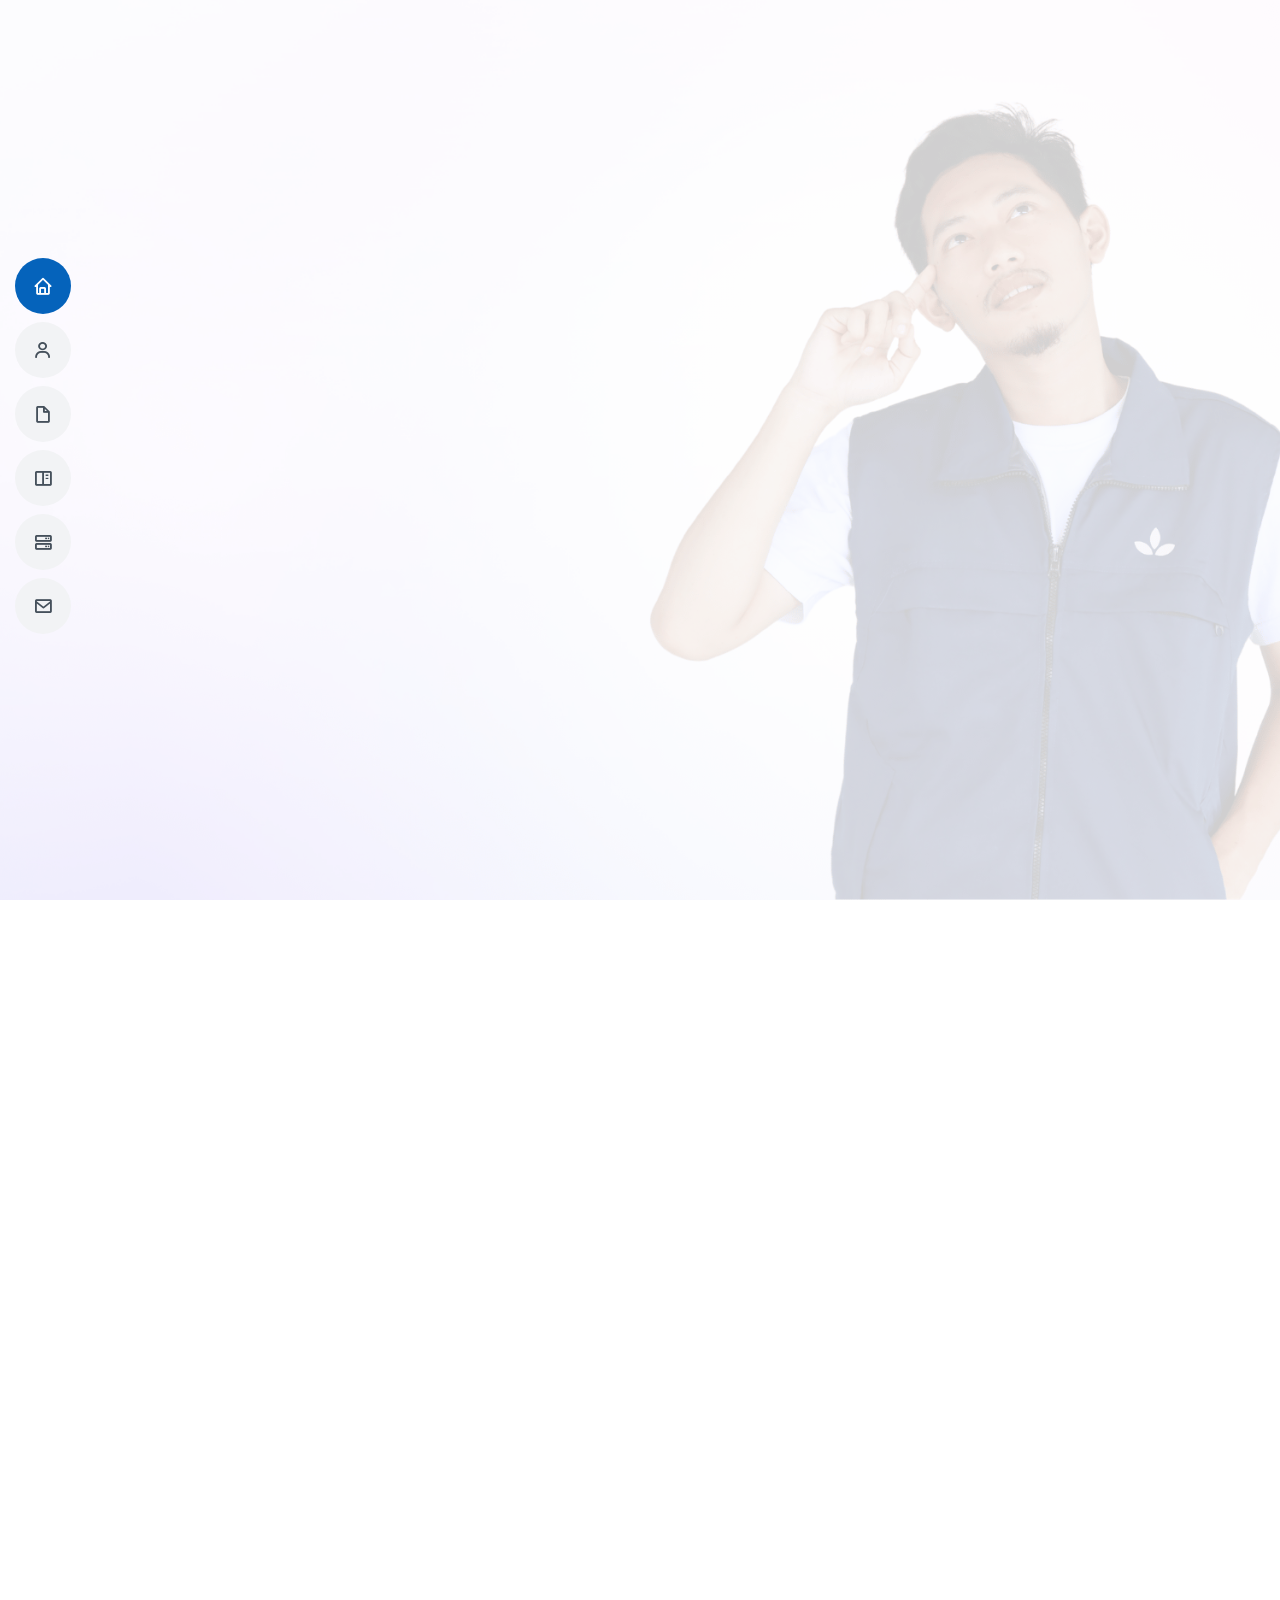
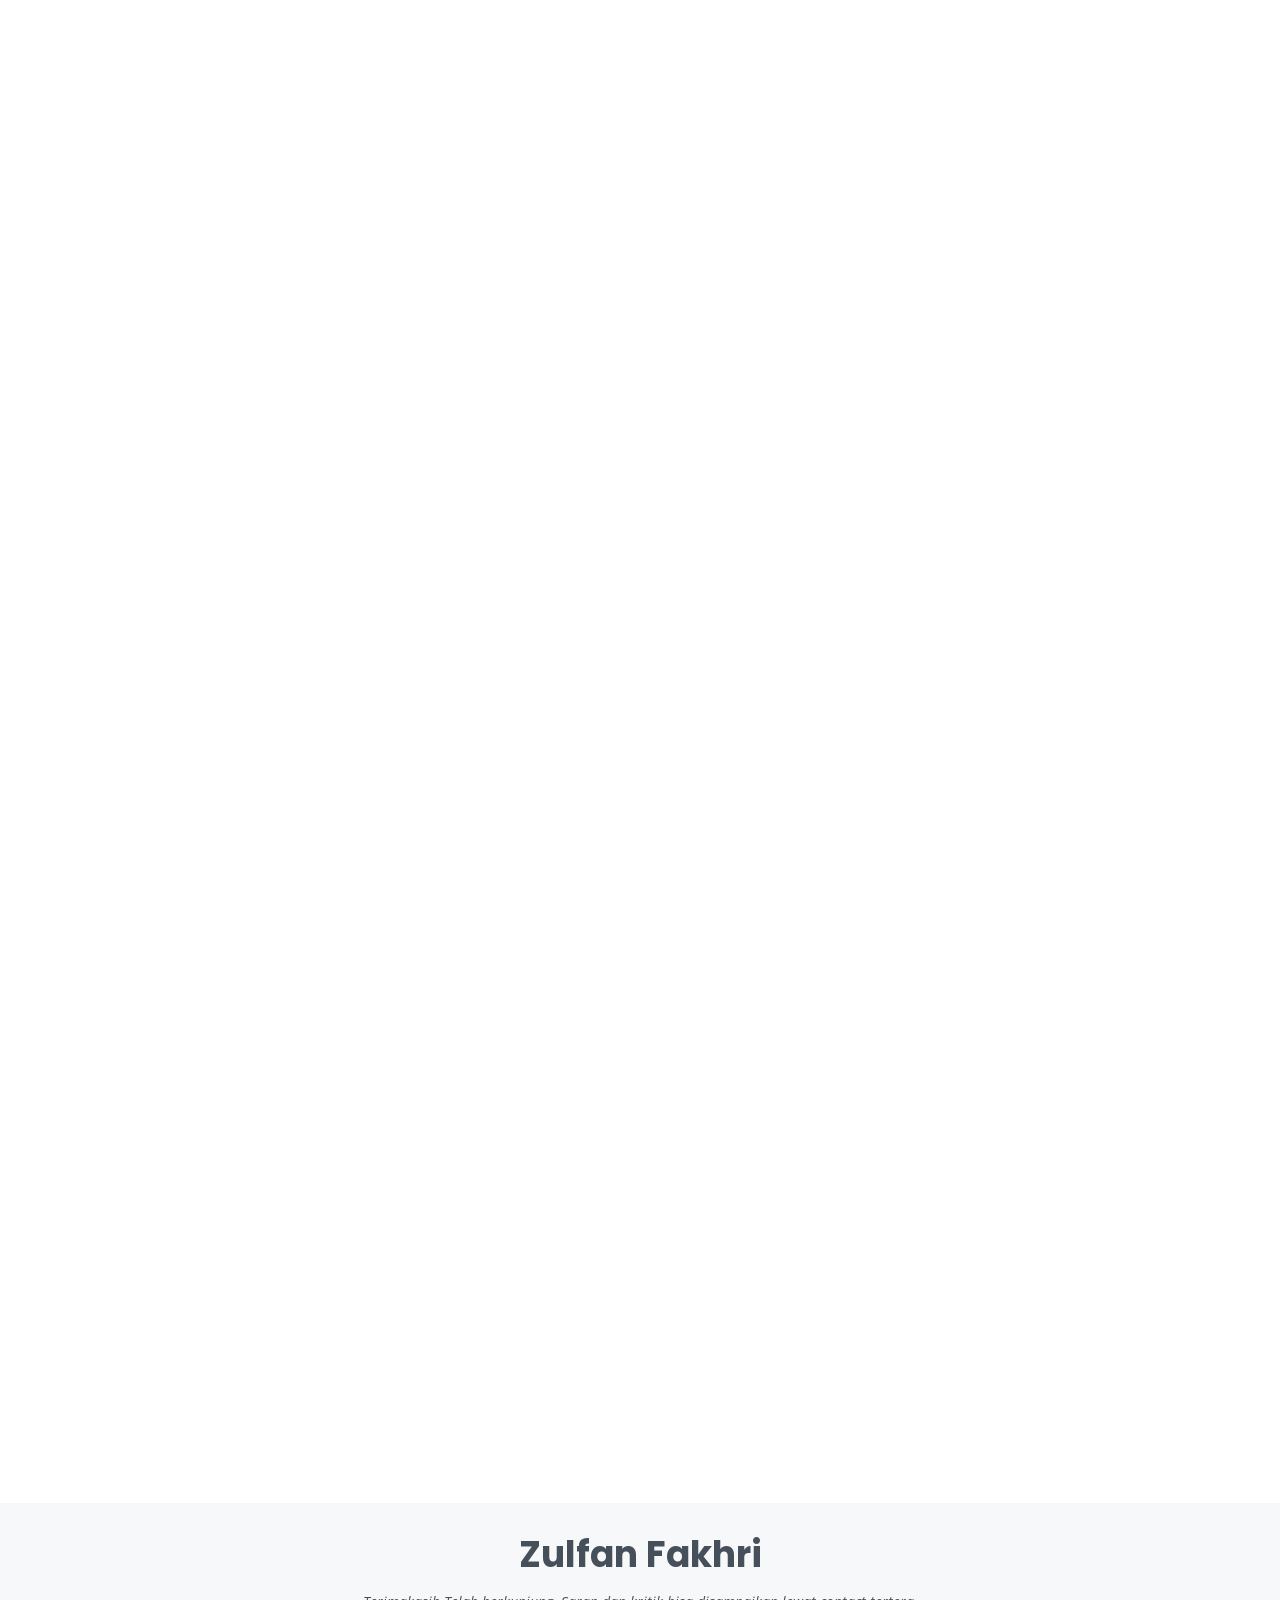
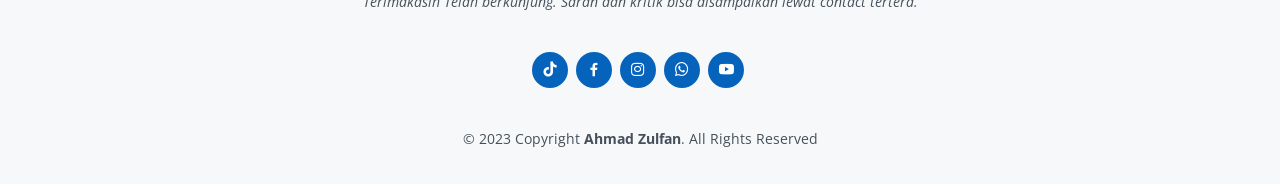
==== index.html @ d503bb9a "Update index.html" ====
<!DOCTYPE html>
<html lang="en">

<head>
  <meta charset="utf-8">
  <meta content="width=device-width, initial-scale=1.0" name="viewport">

  <title>Portofolio - Zulfan</title>
  <meta content="" name="description">
  <meta content="" name="keywords">

  <!-- Favicons -->
  <link rel ="shortcut icon" type="x-icon" href="assets/img/icon.svg"

  <!-- Google Fonts -->
  <link href="https://fonts.googleapis.com/css?family=Open+Sans:300,300i,400,400i,600,600i,700,700i|Raleway:300,300i,400,400i,500,500i,600,600i,700,700i|Poppins:300,300i,400,400i,500,500i,600,600i,700,700i" rel="stylesheet">

  <!-- Vendor CSS Files -->
  <link href="assets/vendor/aos/aos.css" rel="stylesheet">
  <link href="assets/vendor/bootstrap/css/bootstrap.min.css" rel="stylesheet">
  <link href="assets/vendor/bootstrap-icons/bootstrap-icons.css" rel="stylesheet">
  <link href="assets/vendor/boxicons/css/boxicons.min.css" rel="stylesheet">
  <link href="assets/vendor/glightbox/css/glightbox.min.css" rel="stylesheet">
  <link href="assets/vendor/swiper/swiper-bundle.min.css" rel="stylesheet">

  <!-- Template Main CSS File -->
  <link href="assets/css/style.css" rel="stylesheet">


</head>

<body>

  <!-- ======= Mobile nav toggle button ======= -->
  <!-- <button type="button" class="mobile-nav-toggle d-xl-none"><i class="bi bi-list mobile-nav-toggle"></i></button> -->
  <i class="bi bi-list mobile-nav-toggle d-lg-none"></i>
  <!-- ======= Header ======= -->
  <header id="header" class="d-flex flex-column justify-content-center">

    <nav id="navbar" class="navbar nav-menu">
      <ul>
        <li><a href="#hero" class="nav-link scrollto active"><i class="bx bx-home"></i> <span>Home</span></a></li>
        <li><a href="#about" class="nav-link scrollto"><i class="bx bx-user"></i> <span>About</span></a></li>
        <li><a href="#resume" class="nav-link scrollto"><i class="bx bx-file-blank"></i> <span>Resume</span></a></li>
        <li><a href="#portfolio" class="nav-link scrollto"><i class="bx bx-book-content"></i> <span>Portfolio</span></a></li>
        <li><a href="#services" class="nav-link scrollto"><i class="bx bx-server"></i> <span>Services</span></a></li>
        <li><a href="#contact" class="nav-link scrollto"><i class="bx bx-envelope"></i> <span>Contact</span></a></li>
      </ul>
    </nav><!-- .nav-menu -->

  </header><!-- End Header -->

<!-- ======= Hero Section ======= -->
<section id="hero" class="d-flex flex-column justify-content-center">
  <div class="container" data-aos="zoom-in" data-aos-delay="100">
    <h1>Zulfan Fakhri</h1>
    <p>I'm <span class="typed" data-typed-items="Designer, Photographer, Develover, Freelancer"></span></p>

    <div class="social-links">
      <a href="https://www.behance.net/zulfanfakhri" class="twitter" target="_blank"><i class="bx bxl-behance"></i></a>
      <a href="https://web.facebook.com/zulfanzufa" class="facebook" target="_blank"><i class="bx bxl-facebook"></i></a>
      <a href="https://www.instagram.com/zulfanfakhri/" class="instagram" target="_blank"><i class="bx bxl-instagram"></i></a>
      <a href="https://github.com/zulfa35k" class="google-plus" target="_blank"><i class="bx bxl-github"></i></a>
      <a href="https://linkedin.com/in/zulfanfakhri" class="linkedin" target="_blank"><i class="bx bxl-linkedin"></i></a>
    </div>

    <!-- Tombol Download CV -->
 <a href="CV ATS AHMAD ZULFAN.pdf" download="CV ATS AHMAD ZULFAN.pdf" class="btn btn-primary rounded-pill px-4 py-2" download>Download CV</a>
  </div>
</section><!-- End Hero -->

  <main id="main">

    <!-- ======= About Section ======= -->
    <section id="about" class="about">
      <div class="container" data-aos="fade-up">

        <div class="section-title">
          <h2>About</h2>
          <!-- <p>Hi! I'm a Communication Studies graduate with a 3.84 GPA and experience in graphic design, content creation, photography, videography, and event management. I enjoy creating engaging visual content, collaborating with teams, and turning creative ideas into meaningful digital experiences. My interests include Creative, Branding, Digital Marketing, and Content Production.</p> -->
        </div>
        <div class="row">
          <div class="col-lg-4">
            <img src="assets/img/profile.png" class="img-fluid" alt="">
          </div>
          <div class="col-lg-8 pt-4 pt-lg-0 content">
            <h3>UI/UX Designer &amp; Web Developer.</h3>
            <p class="fst-italic">
              I’m a Communication Studies graduate with a passion for visual communication and creative work. My experience spans graphic design, content creation, photography, videography, and event production, with a focus on creating visuals that communicate ideas clearly and effectively.
            <div class="row">
              <div class="col-lg-6">
                <ul>
                  <li><i class="bi bi-chevron-right"></i> <strong>Role:</strong> <span>Graphic Designer & Creative</span></li>
                  <li><i class="bi bi-chevron-right"></i> <strong>Focus:</strong> <span>Social Media · Content · Event Visual</span></li>
                  <li><i class="bi bi-chevron-right"></i> <strong>Experience:</strong> <span>5+ Years</span></li>
                  <!-- <li><i class="bi bi-chevron-right"></i> <strong>Tools:</strong> <span>Adobe Creative Suite · CorelDraw · Affinity · Capcut </span></li> -->
                </ul>
              </div>
              <div class="col-lg-6">
                <ul>
                  <li><i class="bi bi-chevron-right"></i> <strong>Tools:</strong> <span>Adobe Creative Suite · etc </span></li>
                  <li><i class="bi bi-chevron-right"></i> <strong>Work Style:</strong> <span>Collaborative · Remote</span></li>
                  <li><i class="bi bi-chevron-right"></i> <strong>Based in:</strong> <span>Indonesia</span></li>
                  <!-- <li><i class="bi bi-chevron-right"></i> <strong>Freelance:</strong> <span>Available</span></li> -->
                </ul>
              </div>
            </div>
            <p>
                I enjoy turning ideas into engaging visual experiences, from developing creative concepts and visual identities to producing content for digital platforms and events. I’m also experienced in working with creative and marketing teams to deliver visual solutions that support communication goals.            </p>
          </div>
        </div>

      </div>
    </section><!-- End About Section -->

    <!-- ======= Facts Section ======= -->
    <section id="facts" class="facts">
      <div class="container" data-aos="fade-up">

        <div class="section-title">
          <h2>Facts</h2>
          <p>I designed prototypes, built custom tooling for designers, and engineered web and native applications across various platforms. Most of my work has launched as interactive web experiences on bftx.com.</p>
        </div>

        <div class="row">

          <div class="col-lg-3 col-md-6">
            <div class="count-box">
              <i class="bi bi-emoji-smile"></i>
              <span data-purecounter-start="0" data-purecounter-end="232" data-purecounter-duration="1" class="purecounter"></span>
              <p>Happy Clients</p>
            </div>
          </div>

          <div class="col-lg-3 col-md-6 mt-5 mt-md-0">
            <div class="count-box">
              <i class="bi bi-journal-richtext"></i>
              <span data-purecounter-start="0" data-purecounter-end="521" data-purecounter-duration="1" class="purecounter"></span>
              <p>Projects</p>
            </div>
          </div>

          <div class="col-lg-3 col-md-6 mt-5 mt-lg-0">
            <div class="count-box">
              <i class="bi bi-headset"></i>
              <span data-purecounter-start="0" data-purecounter-end="1463" data-purecounter-duration="1" class="purecounter"></span>
              <p>Hours Of Support</p>
            </div>
          </div>

          <div class="col-lg-3 col-md-6 mt-5 mt-lg-0">
            <div class="count-box">
              <i class="bi bi-award"></i>
              <span data-purecounter-start="0" data-purecounter-end="25" data-purecounter-duration="1" class="purecounter"></span>
              <p>Awards</p>
            </div>
          </div>

        </div>

      </div>
    </section><!-- End Facts Section -->

    <!-- ======= Skills Section ======= -->
    <section id="skills" class="skills section-bg">
      <div class="container" data-aos="fade-up">

        <div class="section-title">
          <h2>Skills</h2>
          <p>A skill is the learned ability to perform an action with determined results with good execution often within a given amount of time, energy, or both. Skills can often be divided into domain-general and domain-specific skills.</p>
        </div>

        <div class="row skills-content">

          <div class="col-lg-6">

            <div class="progress">
              <span class="skill">HTML <i class="val">88%</i></span>
              <div class="progress-bar-wrap">
                <div class="progress-bar" role="progressbar" aria-valuenow="88" aria-valuemin="0" aria-valuemax="100"></div>
              </div>
            </div>

            <div class="progress">
              <span class="skill">CSS <i class="val">90%</i></span>
              <div class="progress-bar-wrap">
                <div class="progress-bar" role="progressbar" aria-valuenow="90" aria-valuemin="0" aria-valuemax="100"></div>
              </div>
            </div>

            <div class="progress">
              <span class="skill">JavaScript <i class="val">75%</i></span>
              <div class="progress-bar-wrap">
                <div class="progress-bar" role="progressbar" aria-valuenow="75" aria-valuemin="0" aria-valuemax="100"></div>
              </div>
            </div>
            
            <div class="progress">
              <span class="skill">CorelDraw <i class="val">94%</i></span>
              <div class="progress-bar-wrap">
                <div class="progress-bar" role="progressbar" aria-valuenow="94" aria-valuemin="0" aria-valuemax="100"></div>
              </div>
            </div>
            
          </div>

          <div class="col-lg-6">

            <div class="progress">
              <span class="skill">PHP <i class="val">80%</i></span>
              <div class="progress-bar-wrap">
                <div class="progress-bar" role="progressbar" aria-valuenow="80" aria-valuemin="0" aria-valuemax="100"></div>
              </div>
            </div>

            <div class="progress">
              <span class="skill">Figma <i class="val">90%</i></span>
              <div class="progress-bar-wrap">
                <div class="progress-bar" role="progressbar" aria-valuenow="90" aria-valuemin="0" aria-valuemax="100"></div>
              </div>
            </div>

            <div class="progress">
              <span class="skill">Photoshop <i class="val">55%</i></span>
              <div class="progress-bar-wrap">
                <div class="progress-bar" role="progressbar" aria-valuenow="55" aria-valuemin="0" aria-valuemax="100"></div>
              </div>
            </div>
            
            <div class="progress">
              <span class="skill">After effect <i class="val">40%</i></span>
              <div class="progress-bar-wrap">
                <div class="progress-bar" role="progressbar" aria-valuenow="40" aria-valuemin="0" aria-valuemax="100"></div>
              </div>
            </div>

          </div>

        </div>

      </div>
    </section><!-- End Skills Section -->

    <!-- ======= Resume Section ======= -->
    <section id="resume" class="resume">
      <div class="container" data-aos="fade-up">

        <div class="section-title">
          <h2>Resume</h2>
          <p>A resume is a formal document that a job applicant creates to itemize their qualifications for a position. A resume is usually accompanied by a customized cover letter in which the applicant expresses an interest in a specific job or company and draws attention to the most relevant specifics on the resume.</p>
        </div>

        <div class="row">
          <div class="col-lg-6">
            <h3 class="resume-title">Summary</h3>
            <div class="resume-item pb-0">
              <h4>BLK Komunitas</h4>
              <p><em>BLK Komunitas is a vocational training unit in a community in non-government religious education institutions which includes Islamic boarding schools, seminaries, dhammasekha, pasramans, and other non-governmental religious institutions, as well as trade unions/labor unions (SP/SB) communities spread throughout the country. Indonesian territory.</em></p>
              <ul>
                <li>Ponpes Karangasem Paciran</li>
                <li>(62) 456-7891</li>
                <li><a href="https://pelatihan.kemnaker.go.id" target=blank >pelatihan.kemnaker.go.id</a></li>
              </ul>
            </div>

            <h3 class="resume-title">Education</h3>
            <div class="resume-item">
              <h4>Master of Fine Arts &amp; Graphic Design</h4>
              <h5>2015 - 2016</h5>
              <p><em>The Islamic State University of Malang</em></p>
              <p>The Biology Study Program has an A-accredited status based on the Decree of the National Accreditation Board for Higher Education, Ministry of National Education of the Republic of Indonesia.</p>
            </div>
            <div class="resume-item">
              <h4>Bachelor of Arabic Language and Letters</h4>
               <!--<h4>Bachelor of Fine Arts &amp; Graphic Design</h4>*/-->
              <h5>2020 - Present</h5>
              <p><em>The Islamic State University of Malang</em></p>
              <p>The realization of an integrative higher education in combining science and Islam with an international reputation.</p>
            </div>
          </div>
          <div class="col-lg-6">
            <h3 class="resume-title">Professional Experience</h3>
            <div class="resume-item">
              <h4>Junior graphic design specialist</h4>
              <h5>2019 - Present</h5>
              <p><em>BFTX Office, Slempit, PXC </em></p>
              <ul>
                <li>Lead in the design, development, and implementation of the graphic, layout, and production communication materials</li>
                <li>Delegate tasks to the 7 members of the design team and provide counsel on all aspects of the project. </li>
                <li>Supervise the assessment of all graphic materials in order to ensure quality and accuracy of the design</li>
                <li>Oversee the efficient use of production project budgets ranging from $2,000 - $25,000</li>
              </ul>
            </div>
            <div class="resume-item">
              <h4>Social Media Analyst</h4>
              <h5>2017 - Present</h5>
              <p><em>OOT Office, Slempit, PXC</em></p>
              <ul>
                <li>Developed numerous marketing programs (logos, brochures,infographics, presentations, and advertisements).</li>
                <li>Managed up to 5 projects or tasks at a given time while under pressure</li>
                <li>Recommended and consulted with clients on the most appropriate graphic design</li>
                <li>Created 4+ design presentations and proposals a month for clients and account managers</li>
              </ul>
            </div>
          </div>
        </div>

      </div>
    </section><!-- End Resume Section -->

    <!-- ======= Portfolio Section ======= -->
    <section id="portfolio" class="portfolio section-bg">
      <div class="container" data-aos="fade-up">

        <div class="section-title">
          <h2>Portfolio</h2>
          <p>A portfolio is a collection of financial investments like stocks, bonds, commodities, cash, and cash equivalents, including closed-end funds and exchange traded funds (ETFs). People generally believe that stocks, bonds, and cash comprise the core of a portfolio.</p>
        </div>

        <div class="row">
          <div class="col-lg-12 d-flex justify-content-center" data-aos="fade-up" data-aos-delay="100">
            <ul id="portfolio-flters">
              <li data-filter="*" class="filter-active">All</li>
              <li data-filter=".filter-app">App</li>
              <li data-filter=".filter-card">Card</li>
              <li data-filter=".filter-web">Web</li>
            </ul>
          </div>
        </div>

        <div class="row portfolio-container" data-aos="fade-up" data-aos-delay="200">

          <div class="col-lg-4 col-md-6 portfolio-item filter-app">
            <div class="portfolio-wrap">
              <img src="assets/img/portfolio/portfolio-1.jpg" class="img-fluid" alt="">
              <div class="portfolio-info">
                <h4>App 1</h4>
                <p>App</p>
                <div class="portfolio-links">
                  <a href="assets/img/portfolio/portfolio-1.jpg" data-gallery="portfolioGallery" class="portfolio-lightbox" title="App 1"><i class="bx bx-plus"></i></a>
                  <a href="portfolio-details.html" class="portfolio-details-lightbox" data-glightbox="type: external" title="Portfolio Details"><i class="bx bx-link"></i></a>
                </div>
              </div>
            </div>
          </div>

          <div class="col-lg-4 col-md-6 portfolio-item filter-web">
            <div class="portfolio-wrap">
              <img src="assets/img/portfolio/portfolio-2.jpg" class="img-fluid" alt="">
              <div class="portfolio-info">
                <h4>Web 3</h4>
                <p>Web</p>
                <div class="portfolio-links">
                  <a href="assets/img/portfolio/portfolio-2.jpg" data-gallery="portfolioGallery" class="portfolio-lightbox" title="Web 3"><i class="bx bx-plus"></i></a>
                  <a href="portfolio-details.html" class="portfolio-details-lightbox" data-glightbox="type: external" title="Portfolio Details"><i class="bx bx-link"></i></a>
                </div>
              </div>
            </div>
          </div>

          <div class="col-lg-4 col-md-6 portfolio-item filter-app">
            <div class="portfolio-wrap">
              <img src="assets/img/portfolio/portfolio-3.jpg" class="img-fluid" alt="">
              <div class="portfolio-info">
                <h4>App 2</h4>
                <p>App</p>
                <div class="portfolio-links">
                  <a href="assets/img/portfolio/portfolio-3.jpg" data-gallery="portfolioGallery" class="portfolio-lightbox" title="App 2"><i class="bx bx-plus"></i></a>
                  <a href="portfolio-details.html" class="portfolio-details-lightbox" data-glightbox="type: external" title="Portfolio Details"><i class="bx bx-link"></i></a>
                </div>
              </div>
            </div>
          </div>

          <div class="col-lg-4 col-md-6 portfolio-item filter-card">
            <div class="portfolio-wrap">
              <img src="assets/img/portfolio/portfolio-4.jpg" class="img-fluid" alt="">
              <div class="portfolio-info">
                <h4>Card 2</h4>
                <p>Card</p>
                <div class="portfolio-links">
                  <a href="assets/img/portfolio/portfolio-4.jpg" data-gallery="portfolioGallery" class="portfolio-lightbox" title="Card 2"><i class="bx bx-plus"></i></a>
                  <a href="portfolio-details.html" class="portfolio-details-lightbox" data-glightbox="type: external" title="Portfolio Details"><i class="bx bx-link"></i></a>
                </div>
              </div>
            </div>
          </div>

          <div class="col-lg-4 col-md-6 portfolio-item filter-web">
            <div class="portfolio-wrap">
              <img src="assets/img/portfolio/portfolio-5.jpg" class="img-fluid" alt="">
              <div class="portfolio-info">
                <h4>Web 2</h4>
                <p>Web</p>
                <div class="portfolio-links">
                  <a href="assets/img/portfolio/portfolio-5.jpg" data-gallery="portfolioGallery" class="portfolio-lightbox" title="Web 2"><i class="bx bx-plus"></i></a>
                  <a href="portfolio-details.html" class="portfolio-details-lightbox" data-glightbox="type: external" title="Portfolio Details"><i class="bx bx-link"></i></a>
                </div>
              </div>
            </div>
          </div>

          <div class="col-lg-4 col-md-6 portfolio-item filter-app">
            <div class="portfolio-wrap">
              <img src="assets/img/portfolio/portfolio-6.jpg" class="img-fluid" alt="">
              <div class="portfolio-info">
                <h4>App 3</h4>
                <p>App</p>
                <div class="portfolio-links">
                  <a href="assets/img/portfolio/portfolio-6.jpg" data-gallery="portfolioGallery" class="portfolio-lightbox" title="App 3"><i class="bx bx-plus"></i></a>
                  <a href="portfolio-details.html" class="portfolio-details-lightbox" data-glightbox="type: external" title="Portfolio Details"><i class="bx bx-link"></i></a>
                </div>
              </div>
            </div>
          </div>

          <div class="col-lg-4 col-md-6 portfolio-item filter-card">
            <div class="portfolio-wrap">
              <img src="assets/img/portfolio/portfolio-7.jpg" class="img-fluid" alt="">
              <div class="portfolio-info">
                <h4>Card 1</h4>
                <p>Card</p>
                <div class="portfolio-links">
                  <a href="assets/img/portfolio/portfolio-7.jpg" data-gallery="portfolioGallery" class="portfolio-lightbox" title="Card 1"><i class="bx bx-plus"></i></a>
                  <a href="portfolio-details.html" class="portfolio-details-lightbox" data-glightbox="type: external" title="Portfolio Details"><i class="bx bx-link"></i></a>
                </div>
              </div>
            </div>
          </div>

          <div class="col-lg-4 col-md-6 portfolio-item filter-card">
            <div class="portfolio-wrap">
              <img src="assets/img/portfolio/portfolio-8.jpg" class="img-fluid" alt="">
              <div class="portfolio-info">
                <h4>Card 3</h4>
                <p>Card</p>
                <div class="portfolio-links">
                  <a href="assets/img/portfolio/portfolio-8.jpg" data-gallery="portfolioGallery" class="portfolio-lightbox" title="Card 3"><i class="bx bx-plus"></i></a>
                  <a href="portfolio-details.html" class="portfolio-details-lightbox" data-glightbox="type: external" title="Portfolio Details"><i class="bx bx-link"></i></a>
                </div>
              </div>
            </div>
          </div>

          <div class="col-lg-4 col-md-6 portfolio-item filter-web">
            <div class="portfolio-wrap">
              <img src="assets/img/portfolio/portfolio-9.jpg" class="img-fluid" alt="">
              <div class="portfolio-info">
                <h4>Web 3</h4>
                <p>Web</p>
                <div class="portfolio-links">
                  <a href="assets/img/portfolio/portfolio-9.jpg" data-gallery="portfolioGallery" class="portfolio-lightbox" title="Web 3"><i class="bx bx-plus"></i></a>
                  <a href="portfolio-details.html" class="portfolio-details-lightbox" data-glightbox="type: external" title="Portfolio Details"><i class="bx bx-link"></i></a>
                </div>
              </div>
            </div>
          </div>

        </div>

      </div>
    </section><!-- End Portfolio Section -->

    <!-- ======= Services Section ======= -->
    <section id="services" class="services">
      <div class="container" data-aos="fade-up">

        <div class="section-title">
          <h2>Services</h2>
          <p>Melayani berbagai macam jasa. Because in our opinion customer satisfaction is our priority. Tapi biasanya saya bekerja dalam senyap</p>
        </div>

        <div class="row">

          <div class="col-lg-4 col-md-6 d-flex align-items-stretch" data-aos="zoom-in" data-aos-delay="100">
            <div class="icon-box iconbox-blue">
              <div class="icon">
                <svg width="100" height="100" viewBox="0 0 600 600" xmlns="http://www.w3.org/2000/svg">
                  <path stroke="none" stroke-width="0" fill="#f5f5f5" d="M300,521.0016835830174C376.1290562159157,517.8887921683347,466.0731472004068,529.7835943286574,510.70327084640275,468.03025145048787C554.3714126377745,407.6079735673963,508.03601936045806,328.9844924480964,491.2728898941984,256.3432110539036C474.5976632858925,184.082847569629,479.9380746630129,96.60480741107993,416.23090153303,58.64404602377083C348.86323505073057,18.502131276798302,261.93793281208167,40.57373210992963,193.5410806939664,78.93577620505333C130.42746243093433,114.334589627462,98.30271207620316,179.96522072025542,76.75703585869454,249.04625023123273C51.97151888228291,328.5150500222984,13.704378332031375,421.85034740162234,66.52175969318436,486.19268352777647C119.04800174914682,550.1803526380478,217.28368757567262,524.383925680826,300,521.0016835830174"></path>
                </svg>
                <i class="bx bxl-dribbble"></i>
              </div>
              <h4><a href="">Tentu Service AC</a></h4>
              <p>Pesan jasa cuci AC atau servis AC profesional dengan kualitas #1 dan garansi 30 hari mulai Rp 60000 dari Seekmi sekarang! Profesional, Cepat, dan Mudah.</p>
            </div>
          </div>

          <div class="col-lg-4 col-md-6 d-flex align-items-stretch mt-4 mt-md-0" data-aos="zoom-in" data-aos-delay="200">
            <div class="icon-box iconbox-orange ">
              <div class="icon">
                <svg width="100" height="100" viewBox="0 0 600 600" xmlns="http://www.w3.org/2000/svg">
                  <path stroke="none" stroke-width="0" fill="#f5f5f5" d="M300,582.0697525312426C382.5290701553225,586.8405444964366,449.9789794690241,525.3245884688669,502.5850820975895,461.55621195738473C556.606425686781,396.0723002908107,615.8543463187945,314.28637112970534,586.6730223649479,234.56875336149918C558.9533121215079,158.8439757836574,454.9685369536778,164.00468322053177,381.49747125262974,130.76875717737553C312.15926192815925,99.40240125094834,248.97055460311594,18.661163978235184,179.8680185752513,50.54337015887873C110.5421016452524,82.52863877960104,119.82277516462835,180.83849132639028,109.12597500060166,256.43424936330496C100.08760227029461,320.3096726198365,92.17705696193138,384.0621239912766,124.79988738764834,439.7174275375508C164.83382741302287,508.01625554203684,220.96474134820875,577.5009287672846,300,582.0697525312426"></path>
                </svg>
                <i class="bx bx-file"></i>
              </div>
              <h4><a href="">Cuci Motor</a></h4>
              <p>Kami mengguakan teknik CUCI TOUCHLESS. Sehingga proses cuci lebih cepat hanya memakan waktu 10 menit dan mobil hanya sekitar 30 menit. Menghindari baret halus (swirlmark) di bodi kendaraan.</p>
            </div>
          </div>

          <div class="col-lg-4 col-md-6 d-flex align-items-stretch mt-4 mt-lg-0" data-aos="zoom-in" data-aos-delay="300">
            <div class="icon-box iconbox-pink">
              <div class="icon">
                <svg width="100" height="100" viewBox="0 0 600 600" xmlns="http://www.w3.org/2000/svg">
                  <path stroke="none" stroke-width="0" fill="#f5f5f5" d="M300,541.5067337569781C382.14930387511276,545.0595476570109,479.8736841581634,548.3450877840088,526.4010558755058,480.5488172755941C571.5218469581645,414.80211281144784,517.5187510058486,332.0715597781072,496.52539010469104,255.14436215662573C477.37192572678356,184.95920475031193,473.57363656557914,105.61284051026155,413.0603344069578,65.22779650032875C343.27470386102294,18.654635553484475,251.2091493199835,5.337323636656869,175.0934190732945,40.62881213300186C97.87086631185822,76.43348514350839,51.98124368387456,156.15599469081315,36.44837278890362,239.84606092416172C21.716077023791087,319.22268207091537,43.775223500013084,401.1760424656574,96.891909868211,461.97329694683043C147.22146801428983,519.5804099606455,223.5754009179313,538.201503339737,300,541.5067337569781"></path>
                </svg>
                <i class="bx bx-tachometer"></i>
              </div>
              <h4><a href="">Isi Pulsa</a></h4>
              <p>Isi Pulsa, paketan, galon, dll. Murah, cepat, dan aman hanya di BFTX Cell.</p>
            </div>
          </div>

          <div class="col-lg-4 col-md-6 d-flex align-items-stretch mt-4" data-aos="zoom-in" data-aos-delay="100">
            <div class="icon-box iconbox-yellow">
              <div class="icon">
                <svg width="100" height="100" viewBox="0 0 600 600" xmlns="http://www.w3.org/2000/svg">
                  <path stroke="none" stroke-width="0" fill="#f5f5f5" d="M300,503.46388370962813C374.79870501325706,506.71871716319447,464.8034551963731,527.1746412648533,510.4981551193396,467.86667711651364C555.9287308511215,408.9015244558933,512.6030010748507,327.5744911775523,490.211057578863,256.5855673507754C471.097692560561,195.9906835881958,447.69079081568157,138.11976852964426,395.19560036434837,102.3242989838813C329.3053358748298,57.3949838291264,248.02791733380457,8.279543830951368,175.87071277845988,42.242879143198664C103.41431057327972,76.34704239035025,93.79494320519305,170.9812938413882,81.28167332365135,250.07896920659033C70.17666984294237,320.27484674793965,64.84698225790005,396.69656628748305,111.28512138212992,450.4950937839243C156.20124167950087,502.5303643271138,231.32542653798444,500.4755392045468,300,503.46388370962813"></path>
                </svg>
                <i class="bx bx-layer"></i>
              </div>
              <h4><a href="">Ngeprin</a></h4>
              <p>Punya tugas kuliah banyak? eitss kami tidak bisa bantu buatin TAPI kami bisa bantu ngeprinin</p>
            </div>
          </div>

          <div class="col-lg-4 col-md-6 d-flex align-items-stretch mt-4" data-aos="zoom-in" data-aos-delay="200">
            <div class="icon-box iconbox-red">
              <div class="icon">
                <svg width="100" height="100" viewBox="0 0 600 600" xmlns="http://www.w3.org/2000/svg">
                  <path stroke="none" stroke-width="0" fill="#f5f5f5" d="M300,532.3542879108572C369.38199826031484,532.3153073249985,429.10787420159085,491.63046689027357,474.5244479745417,439.17860296908856C522.8885846962883,383.3225815378663,569.1668002868075,314.3205725914397,550.7432151929288,242.7694973846089C532.6665558377875,172.5657663291529,456.2379748765914,142.6223662098291,390.3689995646985,112.34683881706744C326.66090330228417,83.06452184765237,258.84405631176094,53.51806209861945,193.32584062364296,78.48882559362697C121.61183558270385,105.82097193414197,62.805066853699245,167.19869350419734,48.57481801355237,242.6138429142374C34.843463184063346,315.3850353017275,76.69343916112496,383.4422959591041,125.22947124332185,439.3748458443577C170.7312796277747,491.8107796887764,230.57421082200815,532.3932930995766,300,532.3542879108572"></path>
                </svg>
                <i class="bx bx-slideshow"></i>
              </div>
              <h4><a href="">Testing Sofa</a></h4>
              <p>Kasur dan/atau sofa baru? suruh kami test dulu keempukkannya</p>
            </div>
          </div>

          <div class="col-lg-4 col-md-6 d-flex align-items-stretch mt-4" data-aos="zoom-in" data-aos-delay="300">
            <div class="icon-box iconbox-teal">
              <div class="icon">
                <svg width="100" height="100" viewBox="0 0 600 600" xmlns="http://www.w3.org/2000/svg">
                  <path stroke="none" stroke-width="0" fill="#f5f5f5" d="M300,566.797414625762C385.7384707136149,576.1784315230908,478.7894351017131,552.8928747891023,531.9192734346935,484.94944893311C584.6109503024035,417.5663521118492,582.489472248146,322.67544863468447,553.9536738515405,242.03673114598146C529.1557734026468,171.96086150256528,465.24506316201064,127.66468636344209,395.9583748389544,100.7403814666027C334.2173773831606,76.7482773500951,269.4350130405921,84.62216499799875,207.1952322260088,107.2889140133804C132.92018162631612,134.33871894543012,41.79353780512637,160.00259165414826,22.644507872594943,236.69541883565114C3.319112789854554,314.0945973066697,72.72355303640163,379.243833228382,124.04198916343866,440.3218312028393C172.9286146004772,498.5055451809895,224.45579914871206,558.5317968840102,300,566.797414625762"></path>
                </svg>
                <i class="bx bx-arch"></i>
              </div>
              <h4><a href="">Ojek Payung & Semua</a></h4>
              <p>Lupa gak bawa jas hujan atau malu bawa payung takut dikira agent Kingsman? kami adalah solusi dari semua permasalahan anda</p>
            </div>
          </div>

        </div>

      </div>
    </section><!-- End Services Section -->

    <!-- ======= Testimonials Section ======= -->
    <section id="testimonials" class="testimonials section-bg">
      <div class="container" data-aos="fade-up">

        <div class="section-title">
          <h2>Testimonials</h2>
        </div>

        <div class="testimonials-slider swiper" data-aos="fade-up" data-aos-delay="100">
          <div class="swiper-wrapper">

            <div class="swiper-slide">
              <div class="testimonial-item">
                <img src="assets/img/testimonials/testimonials-1.jpg" class="testimonial-img" alt="">
                <h3>Ahmad Faris</h3>
                <h4>Ceo &amp; Founder</h4>
                <p>
                  <i class="bx bxs-quote-alt-left quote-icon-left"></i>
                  I had a great experience working with this freelancer. We started out by discussing the project. She was very responsive and quick to respond. I was impressed that she had already done some research on my industry, so she was able to understand what I needed right away. We collaborated through Upwork messenger and managed the project efficiently throughout our time working together.
                </p>
              </div>
            </div><!-- End testimonial item -->

            <div class="swiper-slide">
              <div class="testimonial-item">
                <img src="assets/img/testimonials/testimonials-2.jpg" class="testimonial-img" alt="">
                <h3>Faiz Najmul</h3>
                <h4>Designer</h4>
                <p>
                  <i class="bx bxs-quote-alt-left quote-icon-left"></i>
                  I really enjoyed working with Freelancer. The project was completed in a timely fashion and they were very helpful throughout the process.
                  <i class="bx bxs-quote-alt-right quote-icon-right"></i>
                </p>
              </div>
            </div><!-- End testimonial item -->

            <div class="swiper-slide">
              <div class="testimonial-item">
                <img src="assets/img/testimonials/.jpg" class="testimonial-img" alt="">
                <h3>Wilson</h3>
                <h4>Store Owner</h4>
                <p>
                  <i class="bx bxs-quote-alt-left quote-icon-left"></i>
                  I've collaborated with this freelancer for a few small projects and was very satisfied with his work and attention to detail.
                  <i class="bx bxs-quote-alt-right quote-icon-right"></i>
                </p>
              </div>
            </div><!-- End testimonial item -->

            <!-- <div class="swiper-slide">
              <div class="testimonial-item">
                <img src="assets/img/testimonials/testimonials-4.jpg" class="testimonial-img" alt="">
                <h3>Farah Fauzia R.</h3>
                <h4>Freelancer</h4>
                <p>
                  <i class="bx bxs-quote-alt-left quote-icon-left"></i>
                  Zulfan is a great freelancer to work with. He is quick, responsive and works hard to understand your needs. He has very good knowledge of the technical aspects of my projects - and is always willing to share his expertise in this area.
                  <i class="bx bxs-quote-alt-right quote-icon-right"></i>
                </p>
              </div>
            </div><!-- End testimonial item --> -->

            <div class="swiper-slide">
              <div class="testimonial-item">
                <img src="assets/img/testimonials/testimonials-5.jpg" class="testimonial-img" alt="">
                <h3>Jumairah</h3>
                <h4>Entrepreneur</h4>
                <p>
                  <i class="bx bxs-quote-alt-left quote-icon-left"></i>
                 Saya telah bekerja dengan freelancer ini selama lebih dari dua tahun, selama itu kami telah mengerjakan banyak proyek bersama. Dia melakukan pekerjaan yang lebih dari standar, keterampilan eksekusinya bagus dan dia sangat mudah diajak bekerja sama. Dalam proyek yang kami kerjakan bersama tidak pernah ada masalah. Saya pasti akan merekomendasikan mempekerjakan dia. POKOE MANTEP POLL
                  <i class="bx bxs-quote-alt-right quote-icon-right"></i>
                </p>
              </div>
            </div><!-- End testimonial item -->

          </div>
          <div class="swiper-pagination"></div>
        </div>

      </div>
    </section><!-- End Testimonials Section -->

    <!-- ======= Contact Section ======= -->
    <section id="contact" class="contact">
      <div class="container" data-aos="fade-up">

        <div class="section-title">
          <h2>Contact</h2>
        </div>

        <div class="row mt-1">

          <div class="col-lg-4">
            <div class="info">
              <div class="address">
                <i class="bi bi-geo-alt"></i>
                <h4>Location:</h4>
                <p>Slempit, East Java Indonesia</p>
              </div>

              <div class="email">
                <i class="bi bi-envelope"></i>
                <h4>Email:</h4>
                <p>akun.zulfa35k@gmail.com</p>
              </div>

              <div class="phone">
                <i class="bi bi-phone"></i>
                <h4>Call:</h4>
                <p>+62 857 4691 9704</p>
              </div>

            </div>

          </div>

          <div class="col-lg-8 mt-5 mt-lg-0">

            <form action="forms/contact.php" method="post" role="form" class="php-email-form">
              <div class="row">
                <div class="col-md-6 form-group">
                  <input type="text" name="name" class="form-control" id="name" placeholder="Your Name" required>
                </div>
                <div class="col-md-6 form-group mt-3 mt-md-0">
                  <input type="email" class="form-control" name="email" id="email" placeholder="Your Email" required>
                </div>
              </div>
              <div class="form-group mt-3">
                <input type="text" class="form-control" name="subject" id="subject" placeholder="Subject" required>
              </div>
              <div class="form-group mt-3">
                <textarea class="form-control" name="message" rows="5" placeholder="Message" required></textarea>
              </div>
              <div class="my-3">
                <div class="loading">Loading</div>
                <div class="error-message"></div>
                <div class="sent-message">Your message has been sent. Thank you!</div>
              </div>
              <div class="text-center"><button type="submit">Send Message</button></div>
            </form>

          </div>

        </div>

      </div>
    </section><!-- End Contact Section -->

  </main><!-- End #main -->

  <!-- ======= Footer ======= -->
  <footer id="footer">
    <div class="container">
      <h3>Zulfan Fakhri</h3>
      <p>Terimakasih Telah berkunjung. Saran dan kritik bisa disampaikan lewat contact tertera.</p>
      <div class="social-links">
        <a href="#" class="twitter"><i class="bx bxl-tiktok"></i></a>
        <a href="#" class="facebook"><i class="bx bxl-facebook"></i></a>
        <a href="instagram.com/zulfanfakhri/" class="instagram"><i class="bx bxl-instagram"></i></a>
        <a href="wa.me/6281574398533" class="google-plus"><i class="bx bxl-whatsapp"></i></a>
        <a href="#" class="linkedin"><i class="bx bxl-youtube"></i></a>
      </div>
      <div class="copyright">
        &copy; 2023 Copyright <strong><span>Ahmad Zulfan</span></strong>. All Rights Reserved
      </div>
      <div class="credits">
        <!-- All the links in the footer should remain intact. -->
        <!-- You can delete the links only if you purchased the pro version. -->
        <!-- Licensing information: [license-url] -->
        <!-- Purchase the pro version with working PHP/AJAX contact form: https://bootstrapmade.com/free-html-bootstrap-template-my-resume/ --> 
<!-- Haruse ada ini di footer -->
<!--         Designed with <a href="">BootstrapMade</a> <!--https://bootstrapmade.com/-->
      </div>
    </div>
  </footer><!-- End Footer -->

  <div id="preloader"></div>
  <a href="#" class="back-to-top d-flex align-items-center justify-content-center"><i class="bi bi-arrow-up-short"></i></a>

  <!-- Vendor JS Files -->
  <script src="assets/vendor/purecounter/purecounter_vanilla.js"></script>
  <script src="assets/vendor/aos/aos.js"></script>
  <script src="assets/vendor/bootstrap/js/bootstrap.bundle.min.js"></script>
  <script src="assets/vendor/glightbox/js/glightbox.min.js"></script>
  <script src="assets/vendor/isotope-layout/isotope.pkgd.min.js"></script>
  <script src="assets/vendor/swiper/swiper-bundle.min.js"></script>
  <script src="assets/vendor/typed.js/typed.min.js"></script>
  <script src="assets/vendor/waypoints/noframework.waypoints.js"></script>
  <script src="assets/vendor/php-email-form/validate.js"></script>

  <!-- Template Main JS File -->
  <script src="assets/js/main.js"></script>

</body>

</html>
---- assets/css/style.css ----
body { /*untuk mengganti font isi*/
  font-family: "Open Sans", sans-serif;
  color: #272829;
}

a {
  color: #0563bb;
  text-decoration: none;
}

a:hover {
  color: #067ded;
  text-decoration: none;
}

h1,
h2,
h3,
h4,
h5,
h6 {
  font-family: "Circular std bold", sans-serif; /*font judul*/
}

/*--------------------------------------------------------------
# Tombol Download CV
--------------------------------------------------------------*/
.btn-download-cv {
  display: inline-block;
  background-color: #1565bc;         /* Warna utama (biru) */
  color: #ffffff;                    /* Warna teks */
  padding: 12px 30px;                /* Ukuran padding tombol */
  border-radius: 30px;               /* Membulatkan sudut tombol */
  font-weight: 600;
  text-decoration: none;
  font-size: 16px;
  margin-top: 20px;
  box-shadow: 0 4px 12px rgba(5, 99, 187, 0.3);
  transition: all 0.3s ease;
}

.btn-download-cv:hover {
  background-color: #0452a0;         /* Warna saat hover */
  box-shadow: 0 6px 16px rgba(4, 82, 160, 0.4);
  transform: translateY(-2px);       /* Efek naik sedikit saat hover */
  color: #fff;
}


/*--------------------------------------------------------------
# Back to top button
--------------------------------------------------------------*/
.back-to-top {
  position: fixed;
  visibility: hidden;
  opacity: 0;
  right: 15px;
  bottom: 15px;
  z-index: 996;
  background: #0563bb;
  width: 40px;
  height: 40px;
  border-radius: 50px;
  transition: all 0.4s;
}

.back-to-top i {
  font-size: 28px;
  color: #fff;
  line-height: 0;
}

.back-to-top:hover {
  background: #0678e3;
  color: #fff;
}

.back-to-top.active {
  visibility: visible;
  opacity: 1;
}

/*--------------------------------------------------------------
# Preloader
--------------------------------------------------------------*/

#preloader {
  position: fixed;
  top: 0;
  left: 0;
  right: 0;
  bottom: 0;
  z-index: 9999;
  overflow: hidden;
  background: #fff;
}

#preloader:before {
  content: "";
  position: fixed;
  top: calc(50% - 30px);
  left: calc(50% - 30px);
  border: 6px solid #0563bb;
  border-top-color: #fff;
  border-bottom-color: #fff;
  border-radius: 50%;
  width: 60px;
  height: 60px;
  -webkit-animation: animate-preloader 1s linear infinite;
  animation: animate-preloader 1s linear infinite;
}

@-webkit-keyframes animate-preloader {
  0% {
    transform: rotate(0deg);
  }

  100% {
    transform: rotate(360deg);
  }
}

@keyframes animate-preloader {
  0% {
    transform: rotate(0deg);
  }

  100% {
    transform: rotate(360deg);
  }
}

/*--------------------------------------------------------------
# Disable aos animation delay on mobile devices
--------------------------------------------------------------*/
@media screen and (max-width: 768px) {
  [data-aos-delay] {
    transition-delay: 0 !important;
  }
}

/*--------------------------------------------------------------
# Header
--------------------------------------------------------------*/
#header {
  position: fixed;
  top: 0;
  left: 0;
  bottom: 0;
  z-index: 9997;
  transition: all 0.5s;
  padding: 15px;
  overflow-y: auto;
}

@media (max-width: 991px) {
  #header {
    width: 300px;
    background: #fff;
    border-right: 1px solid #e6e9ec;
    left: -300px;
  }
}

@media (min-width: 991px) {
  #main {
    margin-left: 100px;
  }
  
}

/*--------------------------------------------------------------
# Navigation Menu
--------------------------------------------------------------*/
/**
* Desktop Navigation 
*/
.nav-menu {
  padding: 0;
  display: block;
}

.nav-menu * {
  margin: 0;
  padding: 0;
  list-style: none;
}

.nav-menu>ul>li {
  position: relative;
  white-space: nowrap;
}

.nav-menu a,
.nav-menu a:focus {
  display: flex;
  align-items: center;
  color: #45505b;
  padding: 10px 18px;
  margin-bottom: 8px;
  transition: 0.3s;
  font-size: 15px;
  border-radius: 50px;
  background: #f2f3f5;
  height: 56px;
  width: 100%;
  overflow: hidden;
  transition: 0.3s;
}

.nav-menu a i,
.nav-menu a:focus i {
  font-size: 20px;
}

.nav-menu a span,
.nav-menu a:focus span {
  padding: 0 5px 0 7px;
  color: #45505b;
}

@media (min-width: 992px) {

  .nav-menu a,
  .nav-menu a:focus {
    width: 56px;
  }

  .nav-menu a span,
  .nav-menu a:focus span {
    display: none;
    color: #fff;
  }
}

.nav-menu a:hover,
.nav-menu .active,
.nav-menu .active:focus,
.nav-menu li:hover>a {
  color: #fff;
  background: #0563bb;
}

.nav-menu a:hover span,
.nav-menu .active span,
.nav-menu .active:focus span,
.nav-menu li:hover>a span {
  color: #fff;
}

.nav-menu a:hover,
.nav-menu li:hover>a {
  width: 100%;
  color: #fff;
}

.nav-menu a:hover span,
.nav-menu li:hover>a span {
  display: block;
}

/**
* Mobile Navigation 
*/
.mobile-nav-toggle {
  position: fixed;
  right: 10px;
  top: 10px;
  z-index: 9998;
  border: 0;
  background: none;
  font-size: 28px;
  transition: all 0.4s;
  outline: none !important;
  line-height: 0;
  cursor: pointer;
  border-radius: 50px;
  padding: 5px;
}

.mobile-nav-toggle i {
  color: #45505b;
}

.mobile-nav-active {
  overflow: hidden;
}

.mobile-nav-active #header {
  left: 0;
}

.mobile-nav-active .mobile-nav-toggle {
  color: #fff;
  background-color: #0563bb;
}

/*--------------------------------------------------------------
# Hero Section
--------------------------------------------------------------*/
#hero {
  width: 100%;
  height: 100vh;
  background: url("../img/hero.png") top right no-repeat;
  background-size: cover;
  position: relative;
}

@media (min-width: 992px) {
  #hero {
    padding-left: 160px;
  }
}

#hero:before {
  content: "";
  background: rgba(255, 255, 255, 0.8);
  position: absolute;
  bottom: 0;
  top: 0;
  left: 0;
  right: 0;
}

#hero h1 {
  margin: 0;
  font-size: 64px;
  font-weight: 700;
  line-height: 56px;
  margin-bottom: 20px;
  color: #45505b;
}

#hero p {
  color: #45505b;
  margin: 15px 0 0 0;
  font-size: 26px;
  font-family: "Poppins", sans-serif;
}

#hero p span {
  color: #0563bb;
  letter-spacing: 1px;
}

#hero .social-links {
  margin-top: 30px;
  margin-bottom: 25px;
}

#hero .social-links a {
  font-size: 24px;
  display: inline-block;
  color: #45505b;
  line-height: 1;
  margin-right: 20px;
  transition: 0.3s;
}

#hero .social-links a:hover {
  color: #0563bb;
}

@media (max-width: 992px) {
  #hero {
    text-align: center;
  }

  #hero h1 {
    font-size: 32px;
    line-height: 36px;
  }

  #hero p {
    margin-top: 10px;
    font-size: 20px;
    line-height: 24px;
  }
}

/*--------------------------------------------------------------
# Sections General
--------------------------------------------------------------*/
section {
  padding: 60px 0;
  overflow: hidden;
}

.section-title {
  text-align: center;
  padding-bottom: 30px;
}

.section-title h2 {
  font-size: 32px;
  font-weight: bold;
  text-transform: uppercase;
  margin-bottom: 20px;
  padding-bottom: 20px;
  position: relative;
  color: #45505b;
}

.section-title h2::before {
  content: "";
  position: absolute;
  display: block;
  width: 120px;
  height: 1px;
  background: #ddd;
  bottom: 1px;
  left: calc(50% - 60px);
}

.section-title h2::after {
  content: "";
  position: absolute;
  display: block;
  width: 40px;
  height: 3px;
  background: #0563bb;
  bottom: 0;
  left: calc(50% - 20px);
}

.section-title p {
  margin-bottom: 0;
}

/*--------------------------------------------------------------
# About
--------------------------------------------------------------*/
.about .content h3 {
  font-weight: 700;
  font-size: 26px;
  color: #728394;
}

.about .content ul {
  list-style: none;
  padding: 0;
}

.about .content ul li {
  margin-bottom: 20px;
  display: flex;
  align-items: center;
}

.about .content ul strong {
  margin-right: 10px;
}

.about .content ul i {
  font-size: 16px;
  margin-right: 5px;
  color: #0563bb;
  line-height: 0;
}

.about .content p:last-child {
  margin-bottom: 0;
}

/*--------------------------------------------------------------
# Facts
--------------------------------------------------------------*/
.facts .count-box {
  padding: 30px 30px 25px 30px;
  margin-top: 30px;
  width: 100%;
  position: relative;
  text-align: center;
  background: #fff;
}

.facts .count-box i {
  position: absolute;
  top: -25px;
  left: 50%;
  transform: translateX(-50%);
  font-size: 24px;
  background: #0563bb;
  color: #fff;
  border-radius: 50px;
  display: inline-flex;
  align-items: center;
  justify-content: center;
  width: 48px;
  height: 48px;
}

.facts .count-box span {
  font-size: 36px;
  display: block;
  font-weight: 600;
  color: #011426;
}

.facts .count-box p {
  padding: 0;
  margin: 0;
  font-family: "Raleway", sans-serif;
  font-size: 14px;
}

/*--------------------------------------------------------------
# Akills
--------------------------------------------------------------*/
.skills .progress {
  height: 60px;
  display: block;
  background: none;
  border-radius: 0;
}

.skills .progress .skill {
  padding: 10px 0;
  margin: 0;
  text-transform: uppercase;
  display: block;
  font-weight: 600;
  font-family: "Poppins", sans-serif;
  color: #45505b;
}

.skills .progress .skill .val {
  float: right;
  font-style: normal;
}

.skills .progress-bar-wrap {
  background: #f2f3f5;
}

.skills .progress-bar {
  width: 1px;
  height: 10px;
  transition: 0.9s;
  background-color: #0563bb;
}

/*--------------------------------------------------------------
# Resume
--------------------------------------------------------------*/
.resume .resume-title {
  font-size: 26px;
  font-weight: 700;
  margin-top: 20px;
  margin-bottom: 20px;
  color: #45505b;
}

.resume .resume-item {
  padding: 0 0 20px 20px;
  margin-top: -2px;
  border-left: 2px solid #0563bb;
  position: relative;
}

.resume .resume-item h4 {
  line-height: 18px;
  font-size: 18px;
  font-weight: 600;
  text-transform: uppercase;
  font-family: "Poppins", sans-serif;
  color: #0563bb;
  margin-bottom: 10px;
}

.resume .resume-item h5 {
  font-size: 16px;
  background: #f7f8f9;
  padding: 5px 15px;
  display: inline-block;
  font-weight: 600;
  margin-bottom: 10px;
}

.resume .resume-item ul {
  padding-left: 20px;
}

.resume .resume-item ul li {
  padding-bottom: 10px;
}

.resume .resume-item:last-child {
  padding-bottom: 0;
}

.resume .resume-item::before {
  content: "";
  position: absolute;
  width: 16px;
  height: 16px;
  border-radius: 50px;
  left: -9px;
  top: 0;
  background: #fff;
  border: 2px solid #0563bb;
}

/*--------------------------------------------------------------
# Portfolio
--------------------------------------------------------------*/
.portfolio .portfolio-item {
  margin-bottom: 30px;
}

.portfolio #portfolio-flters {
  padding: 0;
  margin: 0 auto 25px auto;
  list-style: none;
  text-align: center;
  background: #fff;
  border-radius: 50px;
  padding: 2px 15px;
}

.portfolio #portfolio-flters li {
  cursor: pointer;
  display: inline-block;
  padding: 10px 15px;
  font-size: 14px;
  font-weight: 600;
  line-height: 1;
  text-transform: uppercase;
  color: #272829;
  margin-bottom: 5px;
  transition: all 0.3s ease-in-out;
}

.portfolio #portfolio-flters li:hover,
.portfolio #portfolio-flters li.filter-active {
  color: #0563bb;
}

.portfolio #portfolio-flters li:last-child {
  margin-right: 0;
}

.portfolio .portfolio-wrap {
  transition: 0.3s;
  position: relative;
  overflow: hidden;
  z-index: 1;
  background: rgba(69, 80, 91, 0.8);
}

.portfolio .portfolio-wrap::before {
  content: "";
  background: rgba(255, 255, 255, 0.7);
  position: absolute;
  left: 30px;
  right: 30px;
  top: 30px;
  bottom: 30px;
  transition: all ease-in-out 0.3s;
  z-index: 2;
  opacity: 0;
}

.portfolio .portfolio-wrap .portfolio-info {
  opacity: 0;
  position: absolute;
  top: 0;
  left: 0;
  right: 0;
  bottom: 0;
  text-align: center;
  z-index: 3;
  transition: all ease-in-out 0.3s;
  display: flex;
  flex-direction: column;
  justify-content: center;
  align-items: center;
}

.portfolio .portfolio-wrap .portfolio-info::before {
  display: block;
  content: "";
  width: 48px;
  height: 48px;
  position: absolute;
  top: 35px;
  left: 35px;
  border-top: 3px solid #d7dce1;
  border-left: 3px solid #d7dce1;
  transition: all 0.5s ease 0s;
  z-index: 9994;
}

.portfolio .portfolio-wrap .portfolio-info::after {
  display: block;
  content: "";
  width: 48px;
  height: 48px;
  position: absolute;
  bottom: 35px;
  right: 35px;
  border-bottom: 3px solid #d7dce1;
  border-right: 3px solid #d7dce1;
  transition: all 0.5s ease 0s;
  z-index: 9994;
}

.portfolio .portfolio-wrap .portfolio-info h4 {
  font-size: 20px;
  color: #45505b;
  font-weight: 600;
}

.portfolio .portfolio-wrap .portfolio-info p {
  color: #45505b;
  font-size: 14px;
  text-transform: uppercase;
  padding: 0;
  margin: 0;
}

.portfolio .portfolio-wrap .portfolio-links {
  text-align: center;
  z-index: 4;
}

.portfolio .portfolio-wrap .portfolio-links a {
  color: #45505b;
  margin: 0 2px;
  font-size: 28px;
  display: inline-block;
  transition: 0.3s;
}

.portfolio .portfolio-wrap .portfolio-links a:hover {
  color: #148af9;
}

.portfolio .portfolio-wrap:hover::before {
  top: 0;
  left: 0;
  right: 0;
  bottom: 0;
  opacity: 1;
}

.portfolio .portfolio-wrap:hover .portfolio-info {
  opacity: 1;
}

.portfolio .portfolio-wrap:hover .portfolio-info::before {
  top: 15px;
  left: 15px;
}

.portfolio .portfolio-wrap:hover .portfolio-info::after {
  bottom: 15px;
  right: 15px;
}

/*--------------------------------------------------------------
# Portfolio Details
--------------------------------------------------------------*/
.portfolio-details {
  padding-top: 40px;
}

.portfolio-details .portfolio-details-slider img {
  width: 100%;
}

.portfolio-details .portfolio-details-slider .swiper-pagination {
  margin-top: 20px;
  position: relative;
}

.portfolio-details .portfolio-details-slider .swiper-pagination .swiper-pagination-bullet {
  width: 12px;
  height: 12px;
  background-color: #fff;
  opacity: 1;
  border: 1px solid #0563bb;
}

.portfolio-details .portfolio-details-slider .swiper-pagination .swiper-pagination-bullet-active {
  background-color: #0563bb;
}

.portfolio-details .portfolio-info {
  padding: 30px;
  box-shadow: 0px 0 30px rgba(69, 80, 91, 0.08);
}

.portfolio-details .portfolio-info h3 {
  font-size: 22px;
  font-weight: 700;
  margin-bottom: 20px;
  padding-bottom: 20px;
  border-bottom: 1px solid #eee;
}

.portfolio-details .portfolio-info ul {
  list-style: none;
  padding: 0;
  font-size: 15px;
}

.portfolio-details .portfolio-info ul li+li {
  margin-top: 10px;
}

.portfolio-details .portfolio-description {
  padding-top: 30px;
}

.portfolio-details .portfolio-description h2 {
  font-size: 26px;
  font-weight: 700;
  margin-bottom: 20px;
}

.portfolio-details .portfolio-description p {
  padding: 0;
}

/*--------------------------------------------------------------
# Services
--------------------------------------------------------------*/
.services .icon-box {
  text-align: center;
  padding: 70px 20px 80px 20px;
  transition: all ease-in-out 0.3s;
  background: #fff;
  box-shadow: 0px 5px 90px 0px rgba(110, 123, 131, 0.05);
}

.services .icon-box .icon {
  margin: 0 auto;
  width: 100px;
  height: 100px;
  display: flex;
  align-items: center;
  justify-content: center;
  transition: ease-in-out 0.3s;
  position: relative;
}

.services .icon-box .icon i {
  font-size: 36px;
  transition: 0.5s;
  position: relative;
}

.services .icon-box .icon svg {
  position: absolute;
  top: 0;
  left: 0;
}

.services .icon-box .icon svg path {
  transition: 0.5s;
  fill: #f5f5f5;
}

.services .icon-box h4 {
  font-weight: 600;
  margin: 10px 0 15px 0;
  font-size: 22px;
}

.services .icon-box h4 a {
  color: #45505b;
  transition: ease-in-out 0.3s;
}

.services .icon-box p {
  line-height: 24px;
  font-size: 14px;
  margin-bottom: 0;
}

.services .icon-box:hover {
  border-color: #fff;
  box-shadow: 0px 0 35px 0 rgba(0, 0, 0, 0.08);
}

.services .iconbox-blue i {
  color: #47aeff;
}

.services .iconbox-blue:hover .icon i {
  color: #fff;
}

.services .iconbox-blue:hover .icon path {
  fill: #47aeff;
}

.services .iconbox-orange i {
  color: #ffa76e;
}

.services .iconbox-orange:hover .icon i {
  color: #fff;
}

.services .iconbox-orange:hover .icon path {
  fill: #ffa76e;
}

.services .iconbox-pink i {
  color: #e80368;
}

.services .iconbox-pink:hover .icon i {
  color: #fff;
}

.services .iconbox-pink:hover .icon path {
  fill: #e80368;
}

.services .iconbox-yellow i {
  color: #ffbb2c;
}

.services .iconbox-yellow:hover .icon i {
  color: #fff;
}

.services .iconbox-yellow:hover .icon path {
  fill: #ffbb2c;
}

.services .iconbox-red i {
  color: #ff5828;
}

.services .iconbox-red:hover .icon i {
  color: #fff;
}

.services .iconbox-red:hover .icon path {
  fill: #ff5828;
}

.services .iconbox-teal i {
  color: #11dbcf;
}

.services .iconbox-teal:hover .icon i {
  color: #fff;
}

.services .iconbox-teal:hover .icon path {
  fill: #11dbcf;
}

/*--------------------------------------------------------------
# Testimonials
--------------------------------------------------------------*/
.testimonials .section-header {
  margin-bottom: 40px;
}

.testimonials .testimonials-carousel,
.testimonials .testimonials-slider {
  overflow: hidden;
}

.testimonials .testimonial-item {
  text-align: center;
}

.testimonials .testimonial-item .testimonial-img {
  width: 120px;
  border-radius: 50%;
  border: 4px solid #fff;
  margin: 0 auto;
}

.testimonials .testimonial-item h3 {
  font-size: 20px;
  font-weight: bold;
  margin: 10px 0 5px 0;
  color: #111;
}

.testimonials .testimonial-item h4 {
  font-size: 14px;
  color: #999;
  margin: 0 0 15px 0;
}

.testimonials .testimonial-item .quote-icon-left,
.testimonials .testimonial-item .quote-icon-right {
  color: #90c8fc;
  font-size: 26px;
}

.testimonials .testimonial-item .quote-icon-left {
  display: inline-block;
  left: -5px;
  position: relative;
}

.testimonials .testimonial-item .quote-icon-right {
  display: inline-block;
  right: -5px;
  position: relative;
  top: 10px;
}

.testimonials .testimonial-item p {
  font-style: italic;
  margin: 0 auto 15px auto;
}

.testimonials .swiper-pagination {
  margin-top: 20px;
  position: relative;
}

.testimonials .swiper-pagination .swiper-pagination-bullet {
  width: 12px;
  height: 12px;
  background-color: #fff;
  opacity: 1;
  border: 1px solid #0563bb;
}

.testimonials .swiper-pagination .swiper-pagination-bullet-active {
  background-color: #0563bb;
}

@media (min-width: 992px) {
  .testimonials .testimonial-item p {
    width: 80%;
  }
}

/*--------------------------------------------------------------
# Contact
--------------------------------------------------------------*/
.contact .info {
  width: 100%;
  background: #fff;
}

.contact .info i {
  font-size: 20px;
  color: #0563bb;
  float: left;
  width: 44px;
  height: 44px;
  background: #eef7ff;
  display: flex;
  justify-content: center;
  align-items: center;
  border-radius: 50px;
  transition: all 0.3s ease-in-out;
}

.contact .info h4 {
  padding: 0 0 0 60px;
  font-size: 22px;
  font-weight: 600;
  margin-bottom: 5px;
  color: #45505b;
}

.contact .info p {
  padding: 0 0 0 60px;
  margin-bottom: 0;
  font-size: 14px;
  color: #728394;
}

.contact .info .email,
.contact .info .phone {
  margin-top: 40px;
}

.contact .info .email:hover i,
.contact .info .address:hover i,
.contact .info .phone:hover i {
  background: #0563bb;
  color: #fff;
}

.contact .php-email-form {
  width: 100%;
  background: #fff;
}

.contact .php-email-form .form-group {
  padding-bottom: 8px;
}

.contact .php-email-form .error-message {
  display: none;
  color: #fff;
  background: #ed3c0d;
  text-align: left;
  padding: 15px;
  font-weight: 600;
}

.contact .php-email-form .error-message br+br {
  margin-top: 25px;
}

.contact .php-email-form .sent-message {
  display: none;
  color: #fff;
  background: #18d26e;
  text-align: center;
  padding: 15px;
  font-weight: 600;
}

.contact .php-email-form .loading {
  display: none;
  background: #fff;
  text-align: center;
  padding: 15px;
}

.contact .php-email-form .loading:before {
  content: "";
  display: inline-block;
  border-radius: 50%;
  width: 24px;
  height: 24px;
  margin: 0 10px -6px 0;
  border: 3px solid #18d26e;
  border-top-color: #eee;
  -webkit-animation: animate-loading 1s linear infinite;
  animation: animate-loading 1s linear infinite;
}

.contact .php-email-form input,
.contact .php-email-form textarea {
  border-radius: 4px;
  box-shadow: none;
  font-size: 14px;
}

.contact .php-email-form input {
  height: 44px;
}

.contact .php-email-form textarea {
  padding: 10px 12px;
}

.contact .php-email-form button[type=submit] {
  background: #0563bb;
  border: 0;
  padding: 10px 35px;
  color: #fff;
  transition: 0.4s;
  border-radius: 50px;
}

.contact .php-email-form button[type=submit]:hover {
  background: #0678e3;
}

@-webkit-keyframes animate-loading {
  0% {
    transform: rotate(0deg);
  }

  100% {
    transform: rotate(360deg);
  }
}

@keyframes animate-loading {
  0% {
    transform: rotate(0deg);
  }

  100% {
    transform: rotate(360deg);
  }
}

/*--------------------------------------------------------------
# Footer
--------------------------------------------------------------*/
#footer {
  background: #f7f8f9;
  color: #45505b;
  font-size: 14px;
  text-align: center;
  padding: 30px 0;
}

#footer h3 {
  font-size: 36px;
  font-weight: 700;
  position: relative;
  font-family: "Poppins", sans-serif;
  padding: 0;
  margin: 0 0 15px 0;
}

#footer p {
  font-size: 15;
  font-style: italic;
  padding: 0;
  margin: 0 0 40px 0;
}

#footer .social-links {
  margin: 0 0 40px 0;
}

#footer .social-links a {
  font-size: 18px;
  display: inline-block;
  background: #0563bb;
  color: #fff;
  line-height: 1;
  padding: 8px 0;
  margin-right: 4px;
  border-radius: 50%;
  text-align: center;
  width: 36px;
  height: 36px;
  transition: 0.3s;
}

#footer .social-links a:hover {
  background: #0678e3;
  color: #fff;
  text-decoration: none;
}

#footer .copyright {
  margin: 0 0 5px 0;
}

#footer .credits {
  font-size: 13px;
}
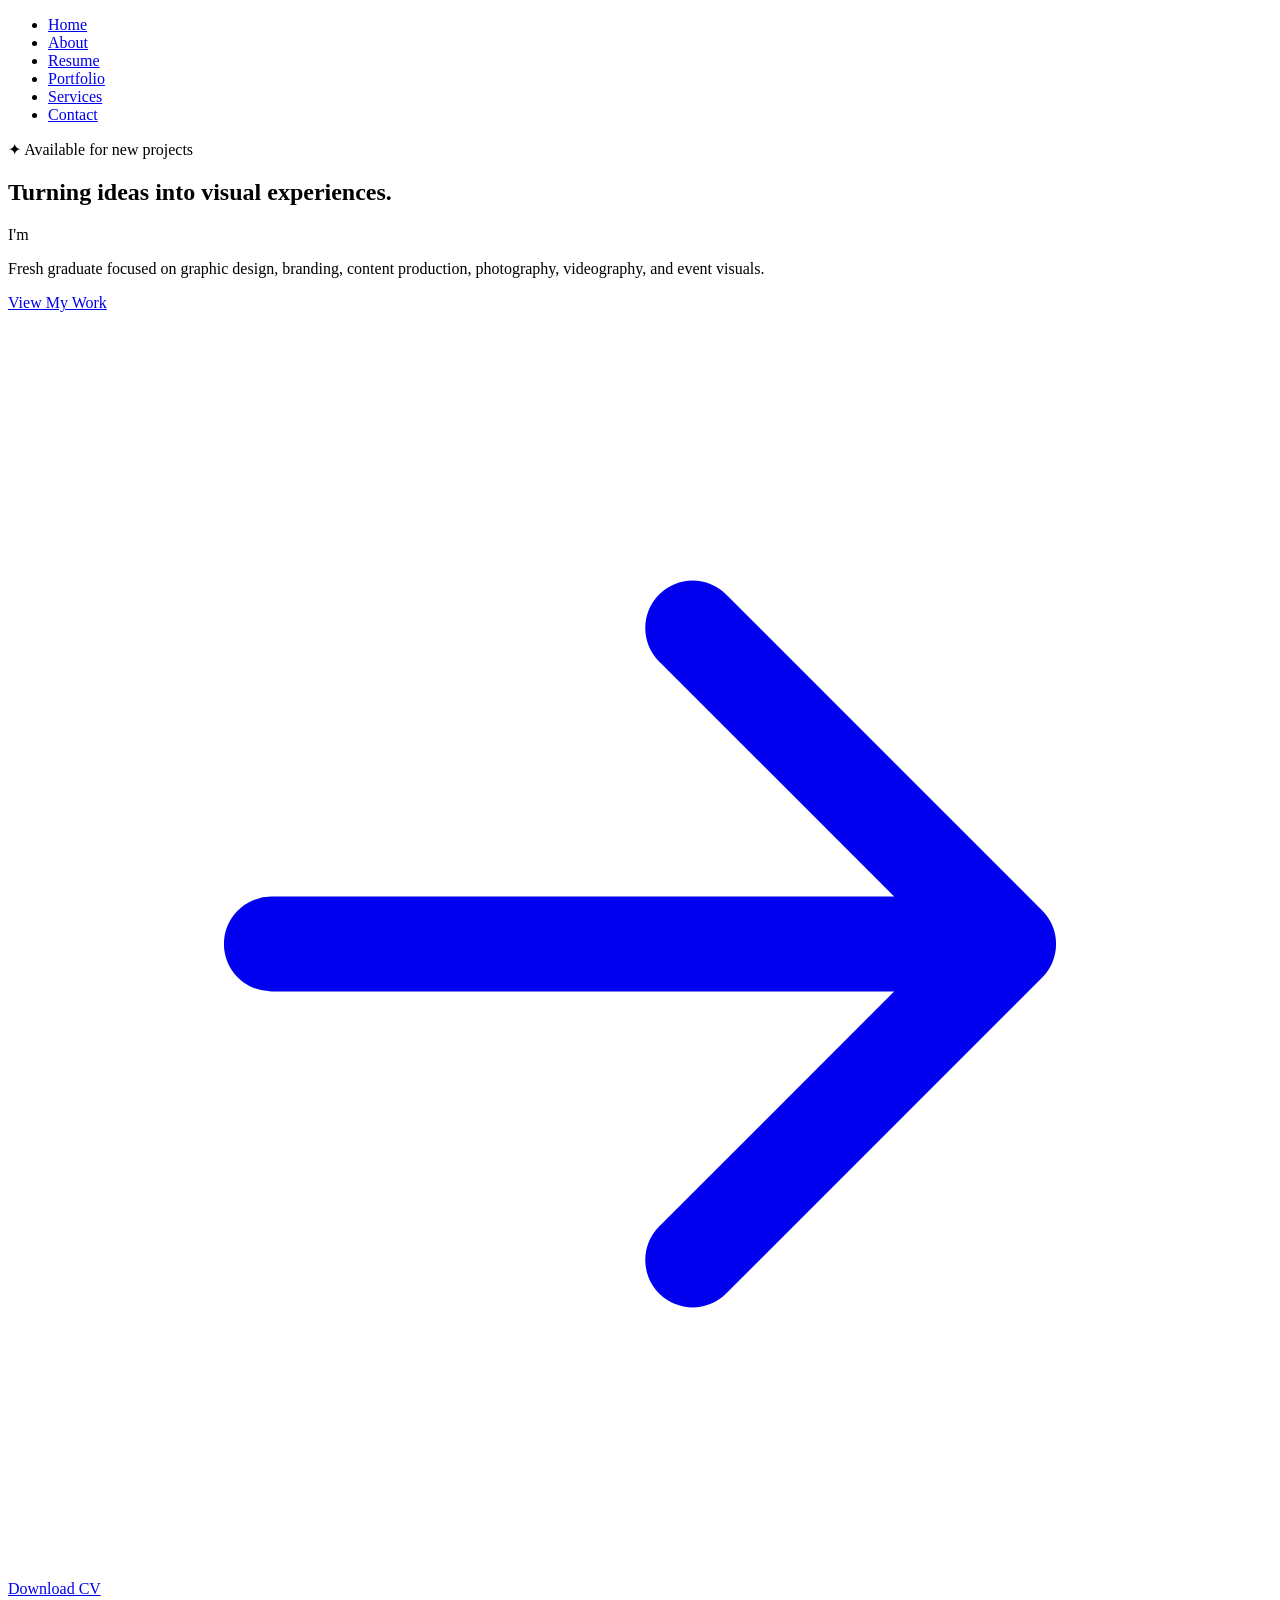
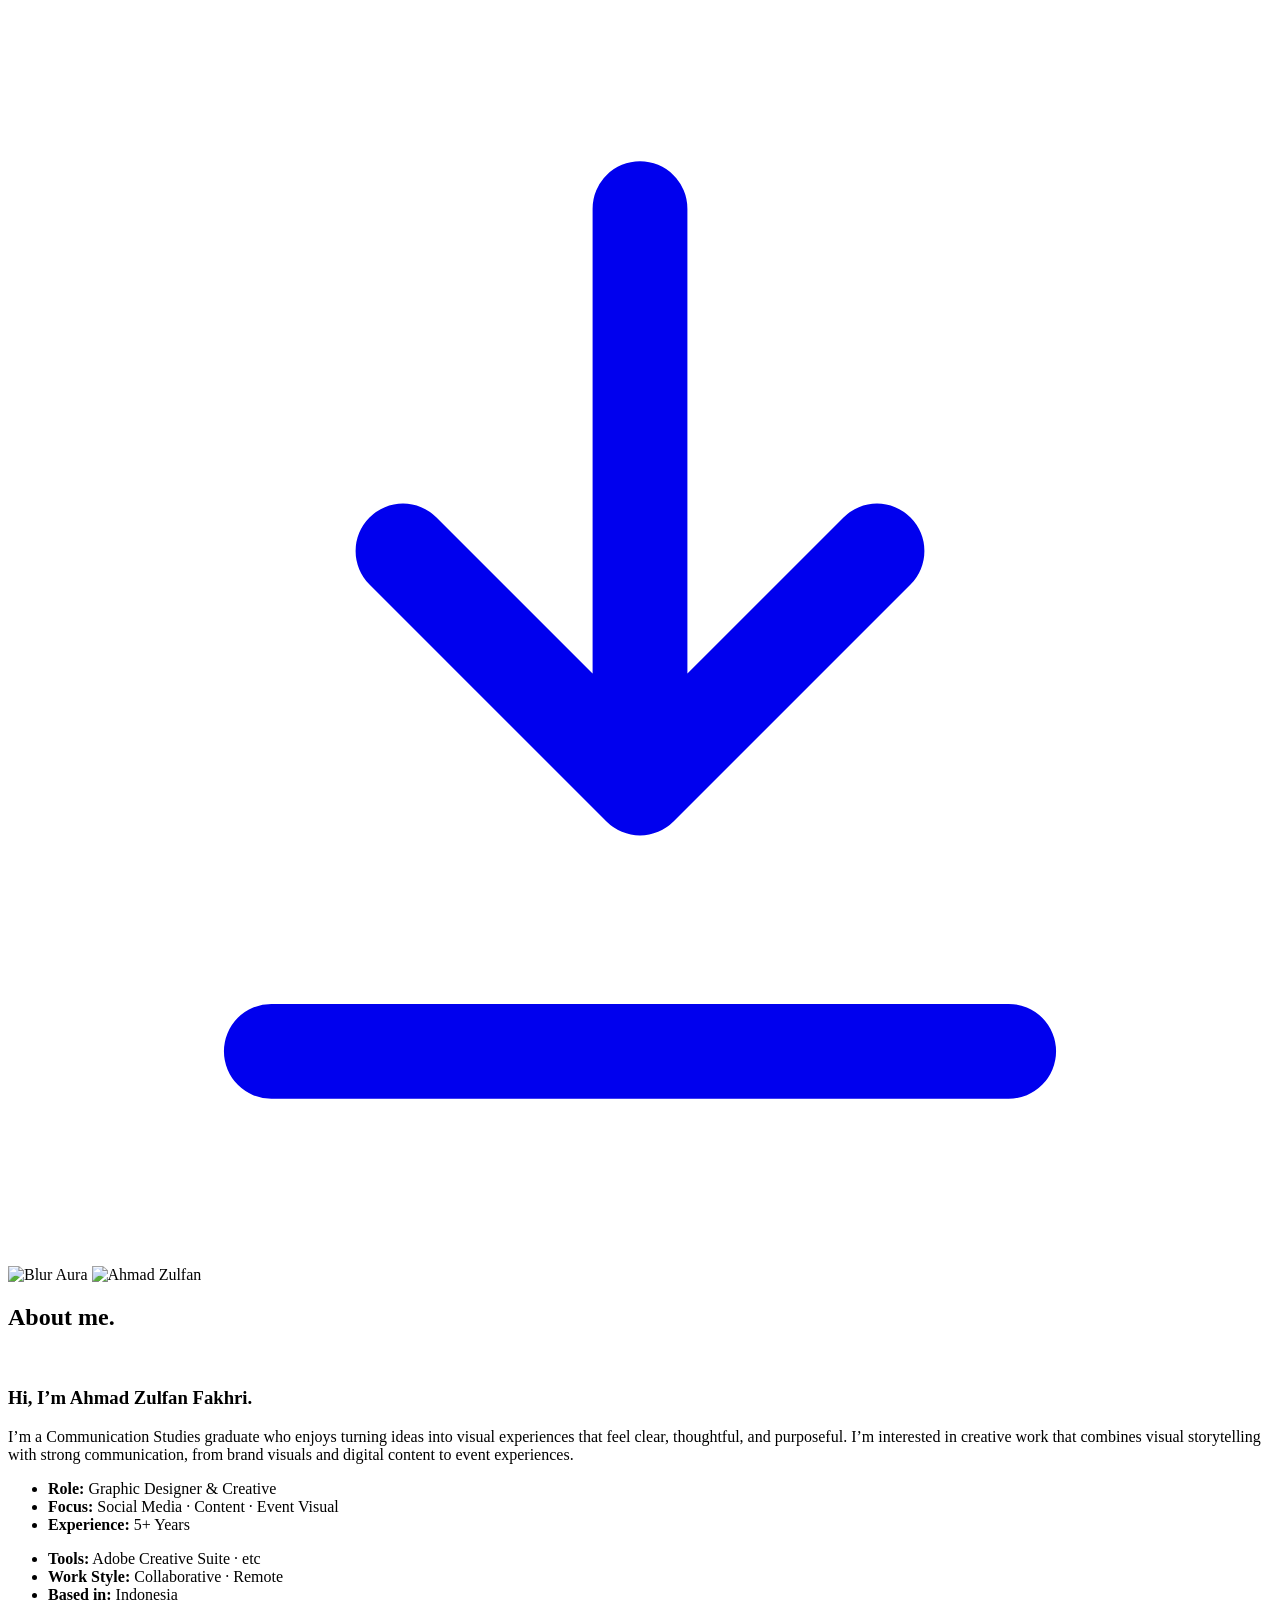
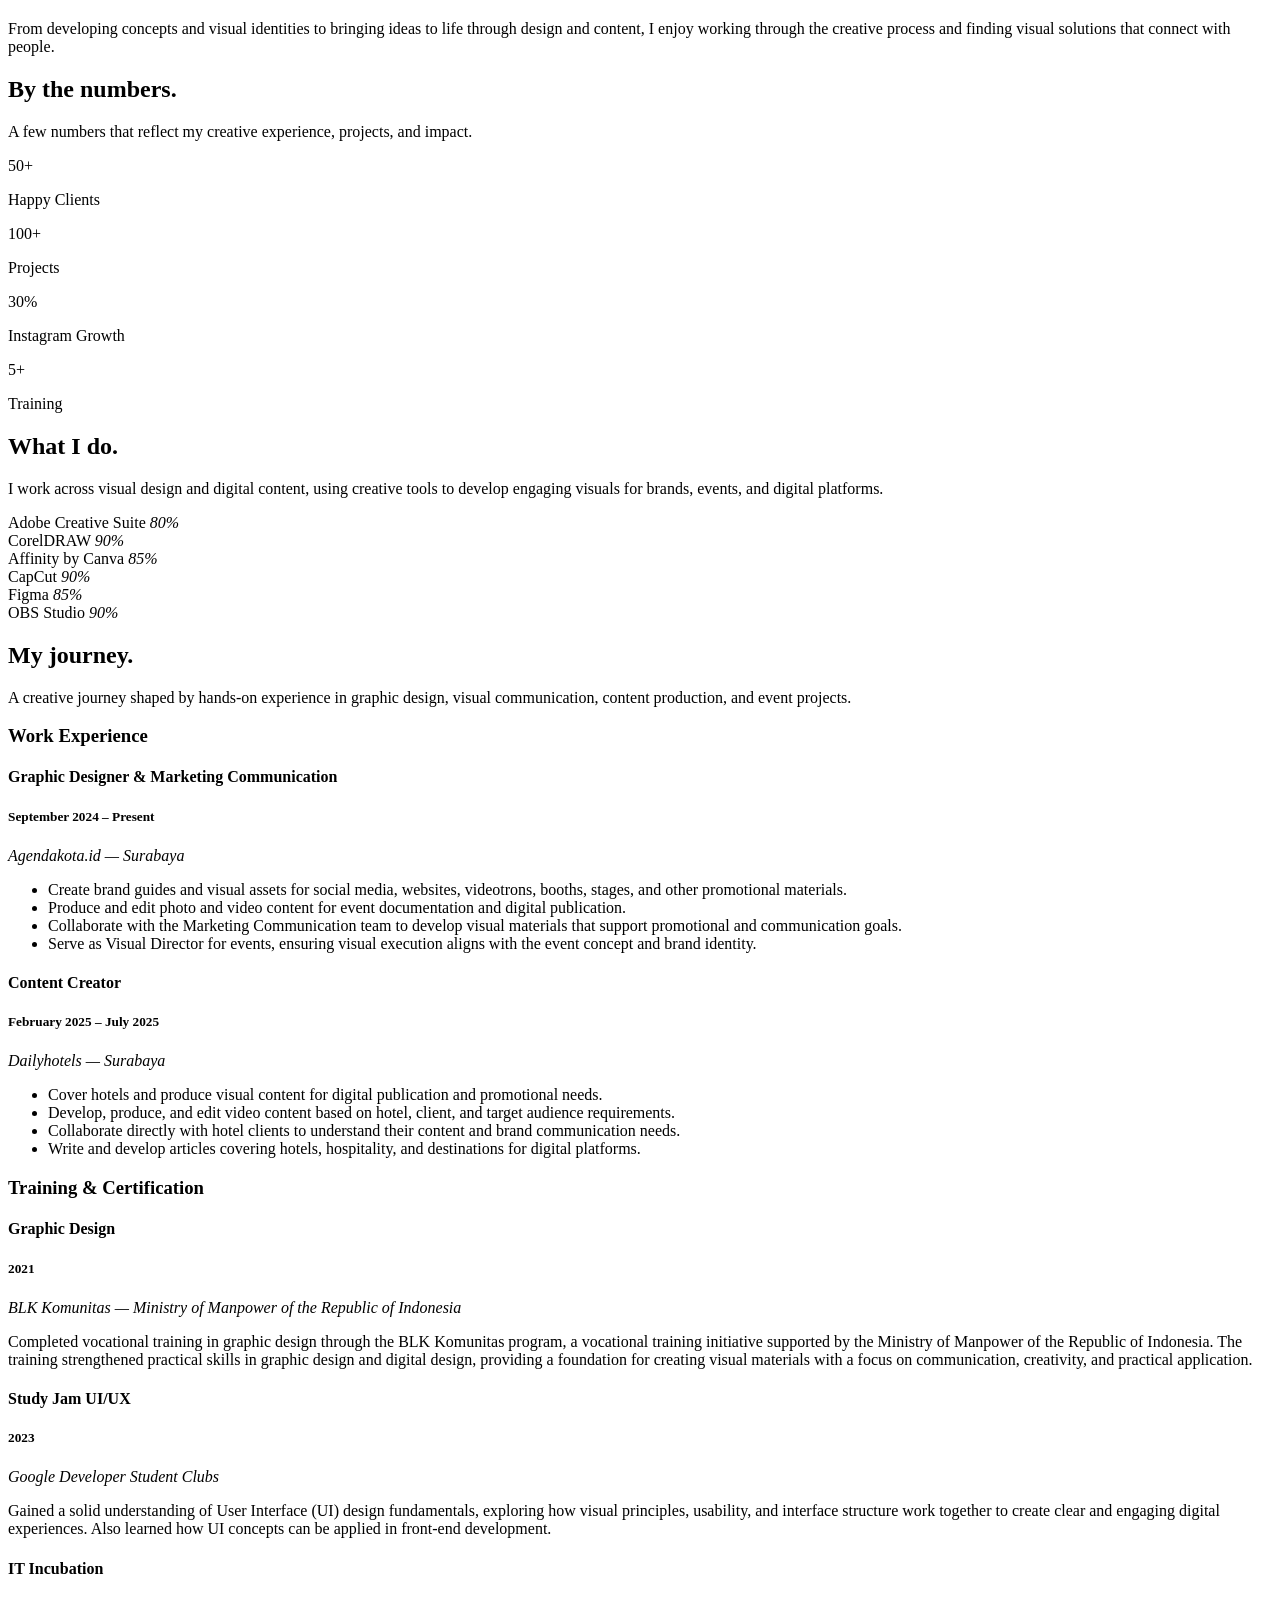
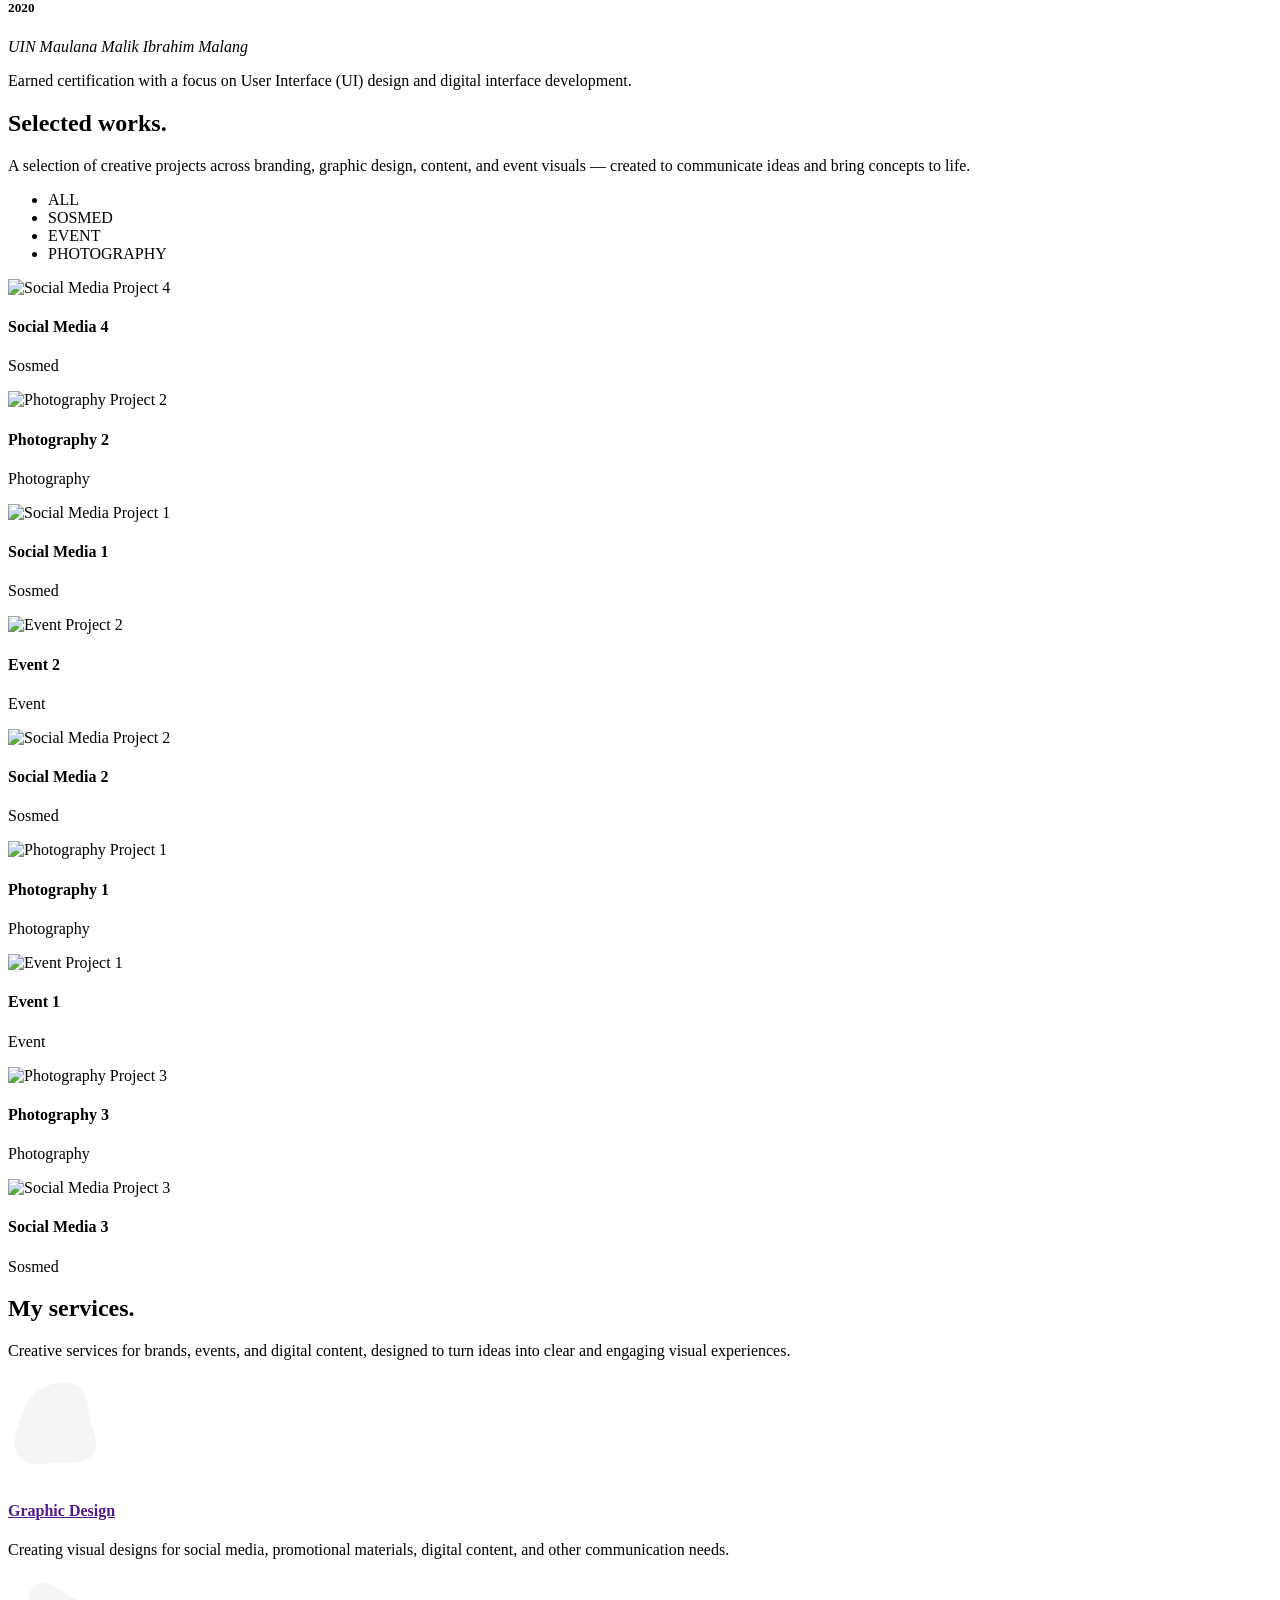
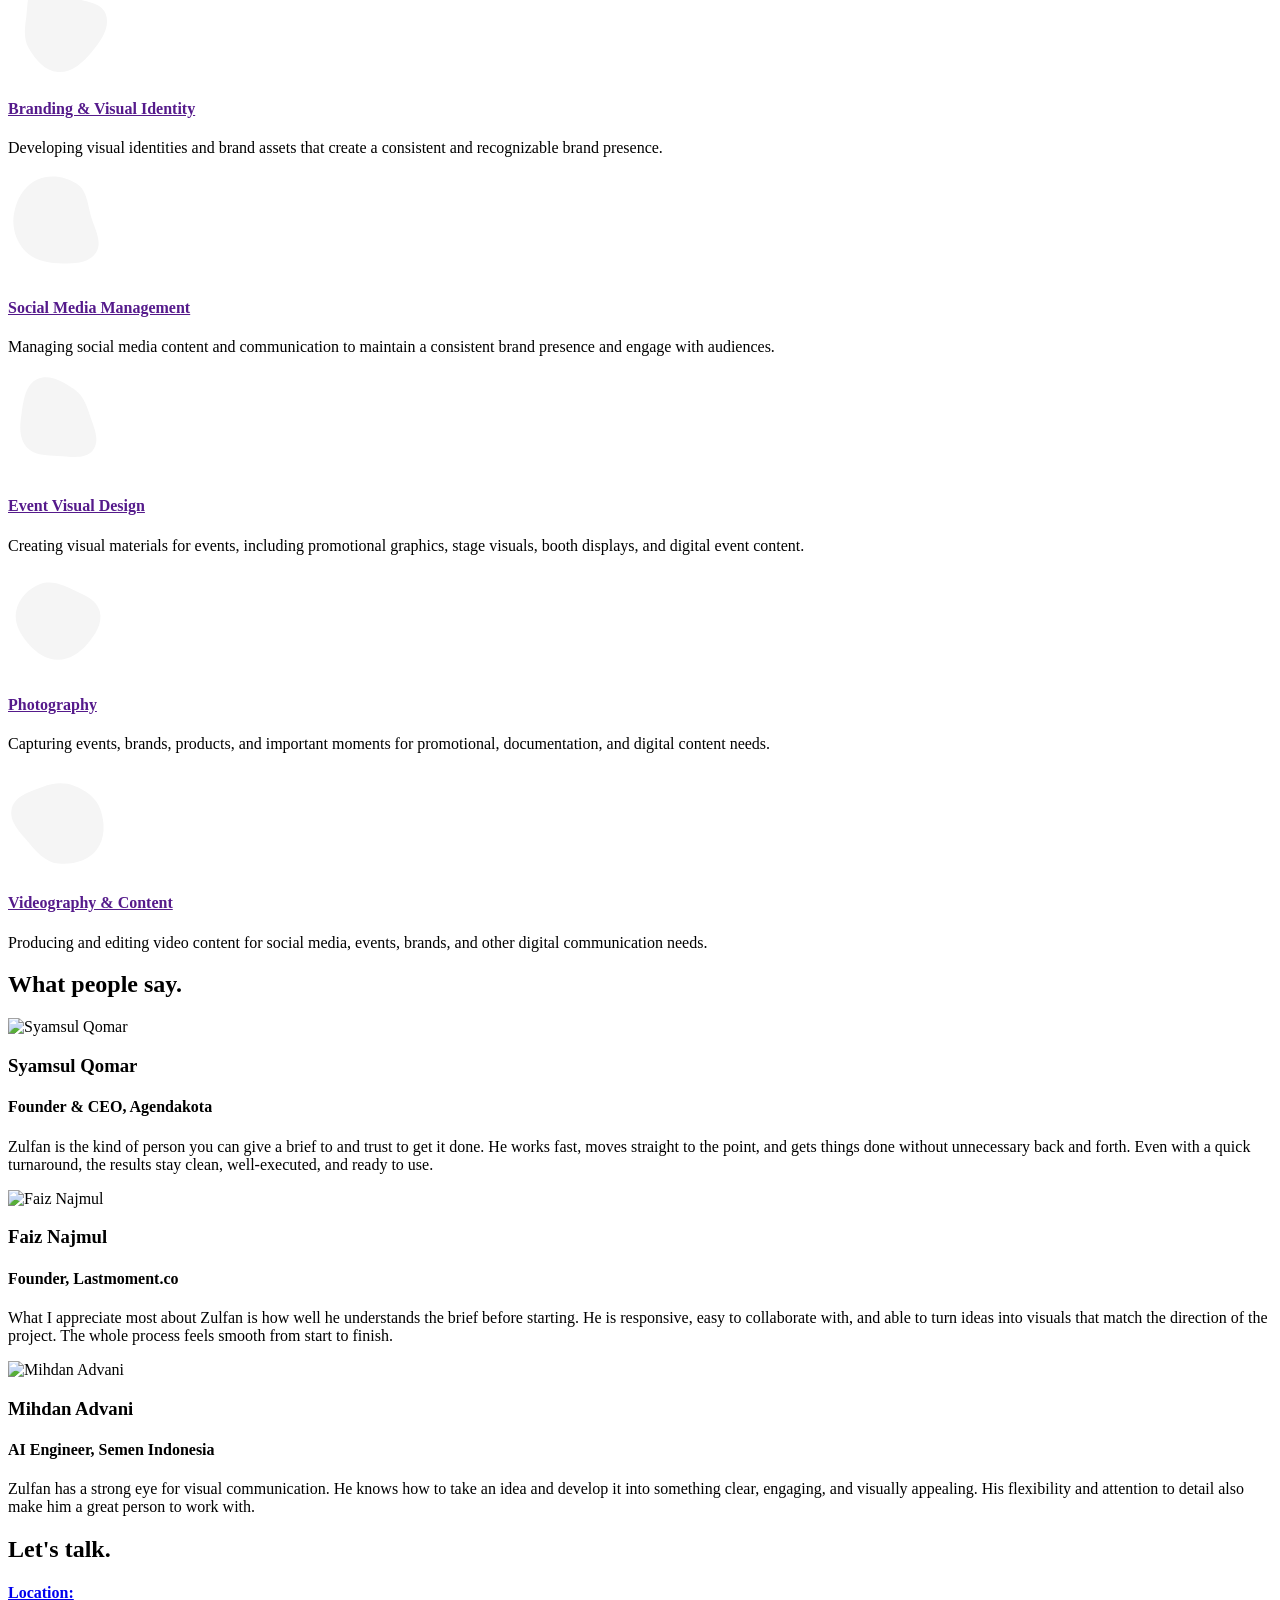
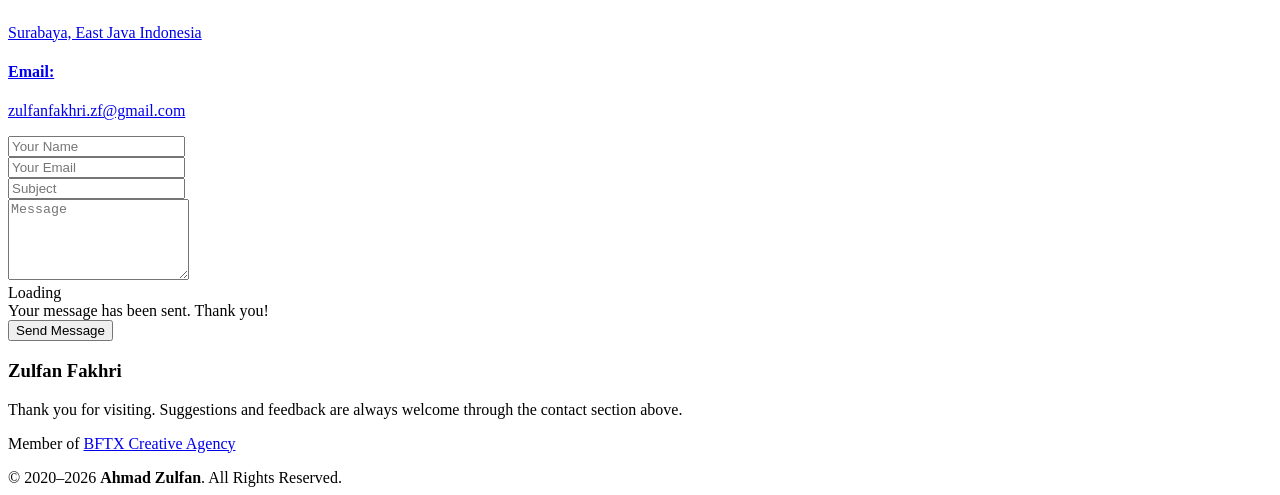
==== commit 519aeebd: "Update index.html" ====
--- a/index.html
+++ b/index.html
@@ -10,10 +10,10 @@
   <meta content="" name="keywords">
 
   <!-- Favicons -->
-  <link rel ="shortcut icon" type="x-icon" href="assets/img/icon.svg"
+  <link rel="shortcut icon" type="image/svg+xml" href="assets/img/icon.svg">
 
   <!-- Google Fonts -->
-  <link href="https://fonts.googleapis.com/css?family=Open+Sans:300,300i,400,400i,600,600i,700,700i|Raleway:300,300i,400,400i,500,500i,600,600i,700,700i|Poppins:300,300i,400,400i,500,500i,600,600i,700,700i" rel="stylesheet">
+  <link href="https://fonts.googleapis.com/css2?family=Plus+Jakarta+Sans:ital,wght@0,200..800;1,200..800&display=swap" rel="stylesheet">
 
   <!-- Vendor CSS Files -->
   <link href="assets/vendor/aos/aos.css" rel="stylesheet">
@@ -25,14 +25,11 @@
 
   <!-- Template Main CSS File -->
   <link href="assets/css/style.css" rel="stylesheet">
-
-
 </head>
 
 <body>
 
   <!-- ======= Mobile nav toggle button ======= -->
-  <!-- <button type="button" class="mobile-nav-toggle d-xl-none"><i class="bi bi-list mobile-nav-toggle"></i></button> -->
   <i class="bi bi-list mobile-nav-toggle d-lg-none"></i>
   <!-- ======= Header ======= -->
   <header id="header" class="d-flex flex-column justify-content-center">
@@ -51,21 +48,61 @@
   </header><!-- End Header -->
 
 <!-- ======= Hero Section ======= -->
-<section id="hero" class="d-flex flex-column justify-content-center">
-  <div class="container" data-aos="zoom-in" data-aos-delay="100">
-    <h1>Zulfan Fakhri</h1>
-    <p>I'm <span class="typed" data-typed-items="Designer, Photographer, Develover, Freelancer"></span></p>
-
-    <div class="social-links">
-      <a href="https://www.behance.net/zulfanfakhri" class="twitter" target="_blank"><i class="bx bxl-behance"></i></a>
-      <a href="https://web.facebook.com/zulfanzufa" class="facebook" target="_blank"><i class="bx bxl-facebook"></i></a>
-      <a href="https://www.instagram.com/zulfanfakhri/" class="instagram" target="_blank"><i class="bx bxl-instagram"></i></a>
-      <a href="https://github.com/zulfa35k" class="google-plus" target="_blank"><i class="bx bxl-github"></i></a>
-      <a href="https://linkedin.com/in/zulfanfakhri" class="linkedin" target="_blank"><i class="bx bxl-linkedin"></i></a>
-    </div>
-
-    <!-- Tombol Download CV -->
- <a href="CV ATS AHMAD ZULFAN.pdf" download="CV ATS AHMAD ZULFAN.pdf" class="btn btn-primary rounded-pill px-4 py-2" download>Download CV</a>
+<section id="hero" class="d-flex align-items-center">
+  <div class="hero-shell">
+    <div class="hero-glow hero-glow-one"></div>
+    <div class="hero-glow hero-glow-two"></div>
+
+    <div class="container hero-container" data-aos="zoom-in" data-aos-delay="100">
+      <div class="hero-content">
+        <div class="hero-availability">
+          <span class="hero-availability-icon">✦</span>
+          <span>Available for new projects</span>
+        </div>
+
+        <h1 class="hero-title">
+          <span class="hero-title-sans">Turning ideas</span>
+          <span class="hero-title-line"><span class="hero-title-sans">into</span> <span class="hero-title-serif">visual</span></span>
+          <span class="hero-title-serif hero-title-serif-line">experiences.</span>
+        </h1>
+
+        <p class="hero-typed-line">I'm <span class="typed" data-typed-items="Developer, Photographer, Videographer, Designer"></span></p>
+
+        <p class="hero-description">
+	Fresh graduate focused on graphic design, branding, content production,
+photography, videography, and event visuals.
+        </p>
+
+        <div class="hero-actions">
+          <a href="#portfolio" class="hero-btn hero-btn-primary scrollto">
+            <span>View My Work</span>
+            <svg class="hero-btn-arrow" viewBox="0 0 24 24" aria-hidden="true">
+              <path d="M5 12h13M13 6l6 6-6 6" fill="none" stroke="currentColor" stroke-width="1.8" stroke-linecap="round" stroke-linejoin="round"/>
+            </svg>
+          </a>
+          <a href="assets/cv.pdf" download="CV ATS AHMAD ZULFAN.pdf" class="hero-btn hero-btn-secondary">
+            <span>Download CV</span>
+            <svg class="hero-btn-arrow" viewBox="0 0 24 24" aria-hidden="true">
+              <path d="M12 4v11M7.5 10.5 12 15l4.5-4.5M5 20h14" fill="none" stroke="currentColor" stroke-width="1.8" stroke-linecap="round" stroke-linejoin="round"/>
+            </svg>
+          </a>
+        </div>
+
+        <div class="social-links hero-social-links" aria-label="Social media">
+          <a href="https://www.behance.net/zulfanfakhri" class="twitter" target="_blank" rel="noopener noreferrer" aria-label="Behance"><i class="bx bxl-behance"></i></a>
+          <a href="https://web.facebook.com/zulfanzufa" class="facebook" target="_blank" rel="noopener noreferrer" aria-label="Facebook"><i class="bx bxl-facebook"></i></a>
+          <a href="https://www.instagram.com/zulfanfakhri/" class="instagram" target="_blank" rel="noopener noreferrer" aria-label="Instagram"><i class="bx bxl-instagram"></i></a>
+          <a href="https://github.com/zulfa35k" class="google-plus" target="_blank" rel="noopener noreferrer" aria-label="GitHub"><i class="bx bxl-github"></i></a>
+          <a href="https://linkedin.com/in/zulfanfakhri" class="linkedin" target="_blank" rel="noopener noreferrer" aria-label="LinkedIn"><i class="bx bxl-linkedin"></i></a>
+        </div>
+      </div>
+
+      <div class="hero-visual">
+        <!-- SVG Aura ditempatkan sebelum foto agar berada di belakang (Layer Z-index) -->
+        <img src="assets/blur-aura.svg" alt="Blur Aura" class="hero-aura">
+        <img src="assets/img/hero.png" alt="Ahmad Zulfan" class="hero-photo">
+      </div>
+    </div>
   </div>
 </section><!-- End Hero -->
 
@@ -74,26 +111,29 @@
     <!-- ======= About Section ======= -->
     <section id="about" class="about">
       <div class="container" data-aos="fade-up">
-
         <div class="section-title">
-          <h2>About</h2>
-          <!-- <p>Hi! I'm a Communication Studies graduate with a 3.84 GPA and experience in graphic design, content creation, photography, videography, and event management. I enjoy creating engaging visual content, collaborating with teams, and turning creative ideas into meaningful digital experiences. My interests include Creative, Branding, Digital Marketing, and Content Production.</p> -->
+          <h2><span class="section-title-sans">About</span> <span class="section-title-serif">me.</span></h2>
         </div>
         <div class="row">
           <div class="col-lg-4">
             <img src="assets/img/profile.png" class="img-fluid" alt="">
           </div>
           <div class="col-lg-8 pt-4 pt-lg-0 content">
-            <h3>UI/UX Designer &amp; Web Developer.</h3>
+
+    <h3 class="about-name">
+      <span class="about-name-sans">Hi, I’m</span>
+      <span class="about-name-serif">Ahmad Zulfan Fakhri.</span>
+    </h3>
+
             <p class="fst-italic">
-              I’m a Communication Studies graduate with a passion for visual communication and creative work. My experience spans graphic design, content creation, photography, videography, and event production, with a focus on creating visuals that communicate ideas clearly and effectively.
+             I’m a Communication Studies graduate who enjoys turning ideas into visual experiences that feel clear, thoughtful, and purposeful. I’m interested in creative work that combines visual storytelling with strong communication, from brand visuals and digital content to event experiences.
+            </p>
             <div class="row">
               <div class="col-lg-6">
                 <ul>
                   <li><i class="bi bi-chevron-right"></i> <strong>Role:</strong> <span>Graphic Designer & Creative</span></li>
                   <li><i class="bi bi-chevron-right"></i> <strong>Focus:</strong> <span>Social Media · Content · Event Visual</span></li>
                   <li><i class="bi bi-chevron-right"></i> <strong>Experience:</strong> <span>5+ Years</span></li>
-                  <!-- <li><i class="bi bi-chevron-right"></i> <strong>Tools:</strong> <span>Adobe Creative Suite · CorelDraw · Affinity · Capcut </span></li> -->
                 </ul>
               </div>
               <div class="col-lg-6">
@@ -101,635 +141,1266 @@
                   <li><i class="bi bi-chevron-right"></i> <strong>Tools:</strong> <span>Adobe Creative Suite · etc </span></li>
                   <li><i class="bi bi-chevron-right"></i> <strong>Work Style:</strong> <span>Collaborative · Remote</span></li>
                   <li><i class="bi bi-chevron-right"></i> <strong>Based in:</strong> <span>Indonesia</span></li>
-                  <!-- <li><i class="bi bi-chevron-right"></i> <strong>Freelance:</strong> <span>Available</span></li> -->
                 </ul>
               </div>
             </div>
             <p>
-                I enjoy turning ideas into engaging visual experiences, from developing creative concepts and visual identities to producing content for digital platforms and events. I’m also experienced in working with creative and marketing teams to deliver visual solutions that support communication goals.            </p>
-          </div>
-        </div>
-
+                From developing concepts and visual identities to bringing ideas to life through design and content, I enjoy working through the creative process and finding visual solutions that connect with people.  
+            </p>
+          </div>
+        </div>
       </div>
     </section><!-- End About Section -->
 
     <!-- ======= Facts Section ======= -->
     <section id="facts" class="facts">
-      <div class="container" data-aos="fade-up">
-
-        <div class="section-title">
-          <h2>Facts</h2>
-          <p>I designed prototypes, built custom tooling for designers, and engineered web and native applications across various platforms. Most of my work has launched as interactive web experiences on bftx.com.</p>
-        </div>
-
-        <div class="row">
-
-          <div class="col-lg-3 col-md-6">
-            <div class="count-box">
-              <i class="bi bi-emoji-smile"></i>
-              <span data-purecounter-start="0" data-purecounter-end="232" data-purecounter-duration="1" class="purecounter"></span>
-              <p>Happy Clients</p>
-            </div>
-          </div>
-
-          <div class="col-lg-3 col-md-6 mt-5 mt-md-0">
-            <div class="count-box">
-              <i class="bi bi-journal-richtext"></i>
-              <span data-purecounter-start="0" data-purecounter-end="521" data-purecounter-duration="1" class="purecounter"></span>
-              <p>Projects</p>
-            </div>
-          </div>
-
-          <div class="col-lg-3 col-md-6 mt-5 mt-lg-0">
-            <div class="count-box">
-              <i class="bi bi-headset"></i>
-              <span data-purecounter-start="0" data-purecounter-end="1463" data-purecounter-duration="1" class="purecounter"></span>
-              <p>Hours Of Support</p>
-            </div>
-          </div>
-
-          <div class="col-lg-3 col-md-6 mt-5 mt-lg-0">
-            <div class="count-box">
-              <i class="bi bi-award"></i>
-              <span data-purecounter-start="0" data-purecounter-end="25" data-purecounter-duration="1" class="purecounter"></span>
-              <p>Awards</p>
-            </div>
-          </div>
-
-        </div>
-
-      </div>
-    </section><!-- End Facts Section -->
+  <div class="container">
+
+    <div class="section-title">
+      <h2>
+        <span class="section-title-sans">By the</span>
+        <span class="section-title-serif">numbers.</span>
+      </h2>
+
+      <p>
+        A few numbers that reflect my creative experience, projects, and impact.
+      </p>
+    </div>
+
+    <div class="row no-gutters">
+
+<!-- Happy Clients -->
+<div class="col-lg-3 col-md-6 d-md-flex align-items-md-stretch">
+  <div class="count-box">
+    <i class="bi bi-emoji-smile"></i>
+
+    <span data-purecounter-start="0"
+          data-purecounter-end="50"
+          data-purecounter-duration="1"
+          class="purecounter">50</span><span class="count-suffix">+</span>
+
+    <p>Happy Clients</p>
+  </div>
+</div>
+
+<!-- Projects -->
+<div class="col-lg-3 col-md-6 d-md-flex align-items-md-stretch">
+  <div class="count-box">
+    <i class="bi bi-journal-richtext"></i>
+
+    <span data-purecounter-start="0"
+          data-purecounter-end="100"
+          data-purecounter-duration="1"
+          class="purecounter">100</span><span class="count-suffix">+</span>
+
+    <p>Projects</p>
+  </div>
+</div>
+
+<!-- Instagram Growth -->
+<div class="col-lg-3 col-md-6 d-md-flex align-items-md-stretch">
+  <div class="count-box">
+    <i class="bi bi-arrow-up-right"></i>
+
+    <span data-purecounter-start="0"
+          data-purecounter-end="30"
+          data-purecounter-duration="1"
+          class="purecounter">30</span><span class="count-suffix">%</span>
+
+    <p>Instagram Growth</p>
+  </div>
+</div>
+
+<!-- Training -->
+<div class="col-lg-3 col-md-6 d-md-flex align-items-md-stretch">
+  <div class="count-box">
+    <i class="bi bi-award"></i>
+
+    <span data-purecounter-start="0"
+          data-purecounter-end="5"
+          data-purecounter-duration="1"
+          class="purecounter">5</span><span class="count-suffix">+</span>
+
+    <p>Training</p>
+  </div>
+</div>
+
 
     <!-- ======= Skills Section ======= -->
     <section id="skills" class="skills section-bg">
-      <div class="container" data-aos="fade-up">
-
-        <div class="section-title">
-          <h2>Skills</h2>
-          <p>A skill is the learned ability to perform an action with determined results with good execution often within a given amount of time, energy, or both. Skills can often be divided into domain-general and domain-specific skills.</p>
-        </div>
-
-        <div class="row skills-content">
-
-          <div class="col-lg-6">
-
-            <div class="progress">
-              <span class="skill">HTML <i class="val">88%</i></span>
-              <div class="progress-bar-wrap">
-                <div class="progress-bar" role="progressbar" aria-valuenow="88" aria-valuemin="0" aria-valuemax="100"></div>
-              </div>
+  <div class="container">
+
+    <div class="section-title">
+      <h2>
+        <span class="section-title-sans">What I</span>
+        <span class="section-title-serif">do.</span>
+      </h2>
+
+      <p>
+        I work across visual design and digital content, using creative tools
+        to develop engaging visuals for brands, events, and digital platforms.
+      </p>
+    </div>
+
+<div class="row skills-content">
+
+  <!-- Left Column -->
+  <div class="col-lg-6">
+
+    <!-- Adobe Creative Suite -->
+    <div class="progress">
+      <span class="skill">
+        Adobe Creative Suite <i class="val">80%</i>
+      </span>
+      <div class="progress-bar-wrap">
+        <div class="progress-bar"
+             role="progressbar"
+             aria-valuenow="80"
+             aria-valuemin="0"
+             aria-valuemax="100">
+        </div>
+      </div>
+    </div>
+
+    <!-- CorelDRAW -->
+    <div class="progress">
+      <span class="skill">
+        CorelDRAW <i class="val">90%</i>
+      </span>
+      <div class="progress-bar-wrap">
+        <div class="progress-bar"
+             role="progressbar"
+             aria-valuenow="90"
+             aria-valuemin="0"
+             aria-valuemax="100">
+        </div>
+      </div>
+    </div>
+
+    <!-- Affinity by Canva -->
+    <div class="progress">
+      <span class="skill">
+        Affinity by Canva <i class="val">85%</i>
+      </span>
+      <div class="progress-bar-wrap">
+        <div class="progress-bar"
+             role="progressbar"
+             aria-valuenow="85"
+             aria-valuemin="0"
+             aria-valuemax="100">
+        </div>
+      </div>
+    </div>
+
+  </div>
+
+  <!-- Right Column -->
+  <div class="col-lg-6">
+
+    <!-- CapCut -->
+    <div class="progress">
+      <span class="skill">
+        CapCut <i class="val">90%</i>
+      </span>
+      <div class="progress-bar-wrap">
+        <div class="progress-bar"
+             role="progressbar"
+             aria-valuenow="90"
+             aria-valuemin="0"
+             aria-valuemax="100">
+        </div>
+      </div>
+    </div>
+
+    <!-- Figma -->
+    <div class="progress">
+      <span class="skill">
+        Figma <i class="val">85%</i>
+      </span>
+      <div class="progress-bar-wrap">
+        <div class="progress-bar"
+             role="progressbar"
+             aria-valuenow="85"
+             aria-valuemin="0"
+             aria-valuemax="100">
+        </div>
+      </div>
+    </div>
+
+    <!-- OBS Studio -->
+    <div class="progress">
+      <span class="skill">
+        OBS Studio <i class="val">90%</i>
+      </span>
+      <div class="progress-bar-wrap">
+        <div class="progress-bar"
+             role="progressbar"
+             aria-valuenow="90"
+             aria-valuemin="0"
+             aria-valuemax="100">
+        </div>
+      </div>
+    </div>
+
+  </div>
+
+</div>
+
+    <!-- ======= Resume Section ======= -->
+<section id="resume" class="resume">
+  <div class="container" data-aos="fade-up">
+
+    <div class="section-title">
+      <h2>
+        <span class="section-title-sans">My</span>
+        <span class="section-title-serif">journey.</span>
+      </h2>
+
+      <p>
+        A creative journey shaped by hands-on experience in graphic design,
+        visual communication, content production, and event projects.
+      </p>
+    </div>
+
+    <div class="row">
+
+      <!-- LEFT COLUMN : WORK EXPERIENCE -->
+      <div class="col-lg-6">
+
+        <h3 class="resume-title">Work Experience</h3>
+
+        <!-- Agendakota.id -->
+        <!-- Agendakota.id -->
+<div class="resume-item">
+
+  <h4>Graphic Designer &amp; Marketing Communication</h4>
+
+  <h5>September 2024 – Present</h5>
+
+  <p>
+    <em>Agendakota.id — Surabaya</em>
+  </p>
+
+  <ul>
+    <li>
+      Create brand guides and visual assets for social media, websites,
+      videotrons, booths, stages, and other promotional materials.
+    </li>
+
+    <li>
+      Produce and edit photo and video content for event documentation
+      and digital publication.
+    </li>
+
+    <li>
+      Collaborate with the Marketing Communication team to develop
+      visual materials that support promotional and communication goals.
+    </li>
+
+    <li>
+      Serve as Visual Director for events, ensuring visual execution
+      aligns with the event concept and brand identity.
+    </li>
+  </ul>
+
+</div>
+
+
+<!-- Dailyhotels -->
+<div class="resume-item">
+
+  <h4>Content Creator</h4>
+
+  <h5>February 2025 – July 2025</h5>
+
+  <p>
+    <em>Dailyhotels — Surabaya</em>
+  </p>
+
+  <ul>
+    <li>
+      Cover hotels and produce visual content for digital publication
+      and promotional needs.
+    </li>
+
+    <li>
+      Develop, produce, and edit video content based on hotel, client,
+      and target audience requirements.
+    </li>
+
+    <li>
+      Collaborate directly with hotel clients to understand their
+      content and brand communication needs.
+    </li>
+
+    <li>
+      Write and develop articles covering hotels, hospitality,
+      and destinations for digital platforms.
+    </li>
+  </ul>
+
+</div>
+
+      </div>
+
+
+      <!-- RIGHT COLUMN : TRAINING -->
+      <div class="col-lg-6">
+
+        <h3 class="resume-title">Training &amp; Certification</h3>
+
+        <!-- BLK Komunitas -->
+        <div class="resume-item">
+
+          <h4>Graphic Design</h4>
+
+          <h5>2021</h5>
+
+          <p>
+            <em>
+              BLK Komunitas — Ministry of Manpower of the Republic of Indonesia
+            </em>
+          </p>
+
+          <p>
+            Completed vocational training in graphic design through the BLK Komunitas program, a vocational training initiative supported by the Ministry of
+    Manpower of the Republic of Indonesia. The training strengthened practical
+    skills in graphic design and digital design, providing a foundation for
+    creating visual materials with a focus on communication, creativity, and
+    practical application.
+          </p>
+
+        </div>
+
+
+        <!-- Study Jam -->
+        <div class="resume-item">
+
+          <h4>Study Jam UI/UX</h4>
+
+          <h5>2023</h5>
+
+          <p>
+            <em>Google Developer Student Clubs</em>
+          </p>
+
+          <p>Gained a solid understanding of User Interface (UI) design fundamentals, exploring how visual principles, usability, and interface structure work together to create clear and engaging digital experiences. Also learned how UI concepts can be applied in front-end development.</p>
+
+        </div>
+
+
+        <!-- IT Incubation -->
+        <div class="resume-item">
+
+          <h4>IT Incubation</h4>
+
+          <h5>2020</h5>
+
+          <p>
+            <em>UIN Maulana Malik Ibrahim Malang</em>
+          </p>
+
+          <p>
+            Earned certification with a focus on User Interface (UI)
+            design and digital interface development.
+          </p>
+
+        </div>
+
+      </div>
+
+    </div>
+
+  </div>
+</section>
+<!-- End Resume Section -->
+
+    <!-- ======= Portfolio Section ======= -->
+<span id="work" class="hero-work-anchor" aria-hidden="true"></span>
+<section id="portfolio" class="portfolio section-bg">
+  <div class="container" data-aos="fade-up">
+
+    <div class="section-title">
+      <h2>
+        <span class="portfolio-title-sans">Selected</span>
+        <span class="portfolio-title-serif">works.</span>
+      </h2>
+
+      <p>
+        A selection of creative projects across branding, graphic design,
+        content, and event visuals — created to communicate ideas and bring
+        concepts to life.
+      </p>
+    </div>
+
+    <!-- Portfolio Filters -->
+    <div class="row">
+      <div class="col-lg-12 d-flex justify-content-center"
+           data-aos="fade-up"
+           data-aos-delay="100">
+
+        <ul id="portfolio-flters">
+          <li data-filter="*" class="filter-active">ALL</li>
+          <li data-filter=".filter-sosmed">SOSMED</li>
+          <li data-filter=".filter-event">EVENT</li>
+          <li data-filter=".filter-photography">PHOTOGRAPHY</li>
+        </ul>
+
+      </div>
+    </div>
+
+    <!-- Portfolio Items -->
+    <div class="row portfolio-container"
+         data-aos="fade-up"
+         data-aos-delay="200">
+
+      <!-- 1. SOSMED 4 -->
+      <div class="col-lg-4 col-md-6 portfolio-item filter-sosmed">
+        <div class="portfolio-wrap">
+          <img
+            src="assets/img/portfolio/sosmed-4.png"
+            class="img-fluid"
+            alt="Social Media Project 4">
+
+          <div class="portfolio-info">
+            <h4>Social Media 4</h4>
+            <p>Sosmed</p>
+
+            <div class="portfolio-links">
+              <a
+                href="assets/img/portfolio/sosmed-4.png"
+                data-gallery="portfolioGallery"
+                class="portfolio-lightbox"
+                title="Social Media 4">
+                <i class="bx bx-plus"></i>
+              </a>
+
+              <a
+                href="portfolio-details.html"
+                class="portfolio-details-lightbox"
+                data-glightbox="type: external"
+                title="Portfolio Details">
+                <i class="bx bx-link"></i>
+              </a>
             </div>
-
-            <div class="progress">
-              <span class="skill">CSS <i class="val">90%</i></span>
-              <div class="progress-bar-wrap">
-                <div class="progress-bar" role="progressbar" aria-valuenow="90" aria-valuemin="0" aria-valuemax="100"></div>
-              </div>
+          </div>
+        </div>
+      </div>
+
+      <!-- 2. PHOTO 2 -->
+      <div class="col-lg-4 col-md-6 portfolio-item filter-photography">
+        <div class="portfolio-wrap">
+          <img
+            src="assets/img/portfolio/photo-2.png"
+            class="img-fluid"
+            alt="Photography Project 2">
+
+          <div class="portfolio-info">
+            <h4>Photography 2</h4>
+            <p>Photography</p>
+
+            <div class="portfolio-links">
+              <a
+                href="assets/img/portfolio/photo-2.png"
+                data-gallery="portfolioGallery"
+                class="portfolio-lightbox"
+                title="Photography 2">
+                <i class="bx bx-plus"></i>
+              </a>
+
+              <a
+                href="portfolio-details.html"
+                class="portfolio-details-lightbox"
+                data-glightbox="type: external"
+                title="Portfolio Details">
+                <i class="bx bx-link"></i>
+              </a>
             </div>
-
-            <div class="progress">
-              <span class="skill">JavaScript <i class="val">75%</i></span>
-              <div class="progress-bar-wrap">
-                <div class="progress-bar" role="progressbar" aria-valuenow="75" aria-valuemin="0" aria-valuemax="100"></div>
-              </div>
+          </div>
+        </div>
+      </div>
+
+      <!-- 3. SOSMED 1 -->
+      <div class="col-lg-4 col-md-6 portfolio-item filter-sosmed">
+        <div class="portfolio-wrap">
+          <img
+            src="assets/img/portfolio/sosmed-1.png"
+            class="img-fluid"
+            alt="Social Media Project 1">
+
+          <div class="portfolio-info">
+            <h4>Social Media 1</h4>
+            <p>Sosmed</p>
+
+            <div class="portfolio-links">
+              <a
+                href="assets/img/portfolio/sosmed-1.png"
+                data-gallery="portfolioGallery"
+                class="portfolio-lightbox"
+                title="Social Media 1">
+                <i class="bx bx-plus"></i>
+              </a>
+
+              <a
+                href="portfolio-details.html"
+                class="portfolio-details-lightbox"
+                data-glightbox="type: external"
+                title="Portfolio Details">
+                <i class="bx bx-link"></i>
+              </a>
             </div>
-            
-            <div class="progress">
-              <span class="skill">CorelDraw <i class="val">94%</i></span>
-              <div class="progress-bar-wrap">
-                <div class="progress-bar" role="progressbar" aria-valuenow="94" aria-valuemin="0" aria-valuemax="100"></div>
-              </div>
+          </div>
+        </div>
+      </div>
+
+      <!-- 4. EVENT 2 -->
+      <div class="col-lg-4 col-md-6 portfolio-item filter-event">
+        <div class="portfolio-wrap">
+          <img
+            src="assets/img/portfolio/event-2.png"
+            class="img-fluid"
+            alt="Event Project 2">
+
+          <div class="portfolio-info">
+            <h4>Event 2</h4>
+            <p>Event</p>
+
+            <div class="portfolio-links">
+              <a
+                href="assets/img/portfolio/event-2.png"
+                data-gallery="portfolioGallery"
+                class="portfolio-lightbox"
+                title="Event 2">
+                <i class="bx bx-plus"></i>
+              </a>
+
+              <a
+                href="portfolio-details.html"
+                class="portfolio-details-lightbox"
+                data-glightbox="type: external"
+                title="Portfolio Details">
+                <i class="bx bx-link"></i>
+              </a>
             </div>
-            
-          </div>
-
-          <div class="col-lg-6">
-
-            <div class="progress">
-              <span class="skill">PHP <i class="val">80%</i></span>
-              <div class="progress-bar-wrap">
-                <div class="progress-bar" role="progressbar" aria-valuenow="80" aria-valuemin="0" aria-valuemax="100"></div>
-              </div>
+          </div>
+        </div>
+      </div>
+
+      <!-- 5. SOSMED 2 -->
+      <div class="col-lg-4 col-md-6 portfolio-item filter-sosmed">
+        <div class="portfolio-wrap">
+          <img
+            src="assets/img/portfolio/sosmed-2.png"
+            class="img-fluid"
+            alt="Social Media Project 2">
+
+          <div class="portfolio-info">
+            <h4>Social Media 2</h4>
+            <p>Sosmed</p>
+
+            <div class="portfolio-links">
+              <a
+                href="assets/img/portfolio/sosmed-2.png"
+                data-gallery="portfolioGallery"
+                class="portfolio-lightbox"
+                title="Social Media 2">
+                <i class="bx bx-plus"></i>
+              </a>
+
+              <a
+                href="portfolio-details.html"
+                class="portfolio-details-lightbox"
+                data-glightbox="type: external"
+                title="Portfolio Details">
+                <i class="bx bx-link"></i>
+              </a>
             </div>
-
-            <div class="progress">
-              <span class="skill">Figma <i class="val">90%</i></span>
-              <div class="progress-bar-wrap">
-                <div class="progress-bar" role="progressbar" aria-valuenow="90" aria-valuemin="0" aria-valuemax="100"></div>
-              </div>
+          </div>
+        </div>
+      </div>
+
+      <!-- 6. PHOTO 1 -->
+      <div class="col-lg-4 col-md-6 portfolio-item filter-photography">
+        <div class="portfolio-wrap">
+          <img
+            src="assets/img/portfolio/photo-1.png"
+            class="img-fluid"
+            alt="Photography Project 1">
+
+          <div class="portfolio-info">
+            <h4>Photography 1</h4>
+            <p>Photography</p>
+
+            <div class="portfolio-links">
+              <a
+                href="assets/img/portfolio/photo-1.png"
+                data-gallery="portfolioGallery"
+                class="portfolio-lightbox"
+                title="Photography 1">
+                <i class="bx bx-plus"></i>
+              </a>
+
+              <a
+                href="portfolio-details.html"
+                class="portfolio-details-lightbox"
+                data-glightbox="type: external"
+                title="Portfolio Details">
+                <i class="bx bx-link"></i>
+              </a>
             </div>
-
-            <div class="progress">
-              <span class="skill">Photoshop <i class="val">55%</i></span>
-              <div class="progress-bar-wrap">
-                <div class="progress-bar" role="progressbar" aria-valuenow="55" aria-valuemin="0" aria-valuemax="100"></div>
-              </div>
+          </div>
+        </div>
+      </div>
+
+      <!-- 7. EVENT 1 -->
+      <div class="col-lg-4 col-md-6 portfolio-item filter-event">
+        <div class="portfolio-wrap">
+          <img
+            src="assets/img/portfolio/event-1.png"
+            class="img-fluid"
+            alt="Event Project 1">
+
+          <div class="portfolio-info">
+            <h4>Event 1</h4>
+            <p>Event</p>
+
+            <div class="portfolio-links">
+              <a
+                href="assets/img/portfolio/event-1.png"
+                data-gallery="portfolioGallery"
+                class="portfolio-lightbox"
+                title="Event 1">
+                <i class="bx bx-plus"></i>
+              </a>
+
+              <a
+                href="portfolio-details.html"
+                class="portfolio-details-lightbox"
+                data-glightbox="type: external"
+                title="Portfolio Details">
+                <i class="bx bx-link"></i>
+              </a>
             </div>
-            
-            <div class="progress">
-              <span class="skill">After effect <i class="val">40%</i></span>
-              <div class="progress-bar-wrap">
-                <div class="progress-bar" role="progressbar" aria-valuenow="40" aria-valuemin="0" aria-valuemax="100"></div>
-              </div>
+          </div>
+        </div>
+      </div>
+
+      <!-- 8. PHOTO 3 -->
+      <div class="col-lg-4 col-md-6 portfolio-item filter-photography">
+        <div class="portfolio-wrap">
+          <img
+            src="assets/img/portfolio/photo-3.png"
+            class="img-fluid"
+            alt="Photography Project 3">
+
+          <div class="portfolio-info">
+            <h4>Photography 3</h4>
+            <p>Photography</p>
+
+            <div class="portfolio-links">
+              <a
+                href="assets/img/portfolio/photo-3.png"
+                data-gallery="portfolioGallery"
+                class="portfolio-lightbox"
+                title="Photography 3">
+                <i class="bx bx-plus"></i>
+              </a>
+
+              <a
+                href="portfolio-details.html"
+                class="portfolio-details-lightbox"
+                data-glightbox="type: external"
+                title="Portfolio Details">
+                <i class="bx bx-link"></i>
+              </a>
             </div>
-
-          </div>
-
-        </div>
-
-      </div>
-    </section><!-- End Skills Section -->
-
-    <!-- ======= Resume Section ======= -->
-    <section id="resume" class="resume">
-      <div class="container" data-aos="fade-up">
-
-        <div class="section-title">
-          <h2>Resume</h2>
-          <p>A resume is a formal document that a job applicant creates to itemize their qualifications for a position. A resume is usually accompanied by a customized cover letter in which the applicant expresses an interest in a specific job or company and draws attention to the most relevant specifics on the resume.</p>
-        </div>
-
-        <div class="row">
-          <div class="col-lg-6">
-            <h3 class="resume-title">Summary</h3>
-            <div class="resume-item pb-0">
-              <h4>BLK Komunitas</h4>
-              <p><em>BLK Komunitas is a vocational training unit in a community in non-government religious education institutions which includes Islamic boarding schools, seminaries, dhammasekha, pasramans, and other non-governmental religious institutions, as well as trade unions/labor unions (SP/SB) communities spread throughout the country. Indonesian territory.</em></p>
-              <ul>
-                <li>Ponpes Karangasem Paciran</li>
-                <li>(62) 456-7891</li>
-                <li><a href="https://pelatihan.kemnaker.go.id" target=blank >pelatihan.kemnaker.go.id</a></li>
-              </ul>
+          </div>
+        </div>
+      </div>
+
+      <!-- 9. SOSMED 3 -->
+      <div class="col-lg-4 col-md-6 portfolio-item filter-sosmed">
+        <div class="portfolio-wrap">
+          <img
+            src="assets/img/portfolio/sosmed-3.png"
+            class="img-fluid"
+            alt="Social Media Project 3">
+
+          <div class="portfolio-info">
+            <h4>Social Media 3</h4>
+            <p>Sosmed</p>
+
+            <div class="portfolio-links">
+              <a
+                href="assets/img/portfolio/sosmed-3.png"
+                data-gallery="portfolioGallery"
+                class="portfolio-lightbox"
+                title="Social Media 3">
+                <i class="bx bx-plus"></i>
+              </a>
+
+              <a
+                href="portfolio-details.html"
+                class="portfolio-details-lightbox"
+                data-glightbox="type: external"
+                title="Portfolio Details">
+                <i class="bx bx-link"></i>
+              </a>
             </div>
-
-            <h3 class="resume-title">Education</h3>
-            <div class="resume-item">
-              <h4>Master of Fine Arts &amp; Graphic Design</h4>
-              <h5>2015 - 2016</h5>
-              <p><em>The Islamic State University of Malang</em></p>
-              <p>The Biology Study Program has an A-accredited status based on the Decree of the National Accreditation Board for Higher Education, Ministry of National Education of the Republic of Indonesia.</p>
+          </div>
+        </div>
+      </div>
+
+    </div>
+  </div>
+</section>
+
+<!-- ======= Services Section ======= -->
+<section id="services" class="services">
+  <div class="container" data-aos="fade-up">
+
+    <div class="section-title">
+      <h2>
+        <span class="section-title-sans">My</span>
+        <span class="section-title-serif">services.</span>
+      </h2>
+
+      <p>
+        Creative services for brands, events, and digital content,
+        designed to turn ideas into clear and engaging visual experiences.
+      </p>
+    </div>
+
+    <div class="row">
+
+      <!-- Graphic Design -->
+      <div class="col-lg-4 col-md-6 d-flex align-items-stretch"
+           data-aos="zoom-in"
+           data-aos-delay="100">
+
+        <div class="icon-box iconbox-blue">
+
+          <div class="icon">
+            <svg width="100" height="100" viewBox="0 0 600 600"
+                 xmlns="http://www.w3.org/2000/svg">
+              <path stroke="none"
+                    stroke-width="0"
+                    fill="#f5f5f5"
+                    d="M300,521.0016835830174C376.1290562159157,517.8887921683347,466.0731472004068,529.7835943286574,510.70327084640275,468.03025111958987C554.37151803377,407.6079735673963,508.03601936045806,328.984492448591,491.2728898941984,256.3432110539036C474.5976925606813,184.082847569214,479.9380746639026,96.60480741107993,416.23090153303,58.64404602377083C348.86323505073057,18.502732276798302,261.93793210992963,40.573370156625,193.5410806939664,78.93577620505333C130.42746243093434,114.334589627462,98.30271207620305,179.9652202316768,76.75703585869454,249.04625023123273C51.97151880512638,328.5150500222984,13.704378332031375,421.8503474016223,66.52175969318435,486.19268352777647C119.04800174914682,550.1803526380478,217.28368757567262,524.383925680826,300,521.0016835830174"></path>
+            </svg>
+
+            <i class="bx bx-palette"></i>
+          </div>
+
+          <h4>
+            <a href="">Graphic Design</a>
+          </h4>
+
+          <p>
+            Creating visual designs for social media, promotional materials,
+            digital content, and other communication needs.
+          </p>
+
+        </div>
+      </div>
+
+
+      <!-- Branding & Visual Identity -->
+      <div class="col-lg-4 col-md-6 d-flex align-items-stretch mt-4 mt-md-0"
+           data-aos="zoom-in"
+           data-aos-delay="200">
+
+        <div class="icon-box iconbox-orange">
+
+          <div class="icon">
+            <svg width="100" height="100" viewBox="0 0 600 600"
+                 xmlns="http://www.w3.org/2000/svg">
+              <path stroke="none"
+                    stroke-width="0"
+                    fill="#f5f5f5"
+                    d="M300,582.0697525312426C382.5290701553225,586.8405444964366,449.9789794688669,525.324588468867,502.5850820975895,461.55621195738473C556.6063463187945,396.072300286794,615.8543463187945,314.28637112970534,586.6730223649479,234.56875336149918C558.9533129531605,158.84397578365743,454.9689790245318,164.00468322053177,381.49747125262974,130.76875717737553C312.1592619281151,99.40240125094834,248.97055460311593,18.661163163235184,179.8680185752513,50.54337015887873C110.5421016452524,82.52863877960104,119.82277500060166,180.83849132639028,109.12597500060166,256.43424936193195C100.08760236330496,320.3096726198368,92.17705696193138,384.0621239912764,124.79988738764834,439.7174275375508C164.8338275375508,508.0163779619416,220.9647416790247,577.5009287672846,300,582.0697525312426"></path>
+            </svg>
+
+            <i class="bx bx-shape-circle"></i>
+          </div>
+
+          <h4>
+            <a href="">Branding &amp; Visual Identity</a>
+          </h4>
+
+          <p>
+            Developing visual identities and brand assets that create
+            a consistent and recognizable brand presence.
+          </p>
+
+        </div>
+      </div>
+
+
+      <!-- Social Media Design -->
+      <div class="col-lg-4 col-md-6 d-flex align-items-stretch mt-4 mt-lg-0"
+           data-aos="zoom-in"
+           data-aos-delay="300">
+
+        <div class="icon-box iconbox-pink">
+
+          <div class="icon">
+            <svg width="100" height="100" viewBox="0 0 600 600"
+                 xmlns="http://www.w3.org/2000/svg">
+              <path stroke="none"
+                    stroke-width="0"
+                    fill="#f5f5f5"
+                    d="M300,541.5067337569781C382.1493038755055,545.0595476570109,479.8736846238516,548.345087784829,526.4010558755058,480.5488172755941C571.5218469581645,414.8021128118492,517.5187510058486,332.07155915662573,496.52539010469104,255.14436215662573C477.371925783657,184.9592047555055,473.5736365652278,105.61284051026155,413.0603344069578,65.22779650082875C343.2747038515405,18.6546355534846,251.2091493199835,5.337323636656869,175.0934190732945,40.62881213300186C97.87086631185822,76.43348514350835,51.98124368387456,156.15599469081315,36.44837278890362,239.84606092416172C21.7160778235148,319.2226820709155,43.775223500013084,401.1760424656574,96.891909868211,461.97329694683043C147.22124197988857,519.5804099606455,223.5754009179313,538.201503339737,300,541.5067337569781"></path>
+            </svg>
+
+            <i class="bx bx-share-alt"></i>
+          </div>
+
+          <h4>
+            <a href="">Social Media Management</a>
+          </h4>
+
+          <p>
+            Managing social media content and communication to maintain a consistent brand presence and engage with audiences.
+          </p>
+
+        </div>
+      </div>
+
+
+      <!-- Event Visual Design -->
+      <div class="col-lg-4 col-md-6 d-flex align-items-stretch mt-4"
+           data-aos="zoom-in"
+           data-aos-delay="100">
+
+        <div class="icon-box iconbox-yellow">
+
+          <div class="icon">
+            <svg width="100" height="100" viewBox="0 0 600 600"
+                 xmlns="http://www.w3.org/2000/svg">
+              <path stroke="none"
+                    stroke-width="0"
+                    fill="#f5f5f5"
+                    d="M300,503.46388370962813C374.79870501325706,506.71871716319447,464.8034551963731,527.1746412648533,510.4981551193396,467.86667711651364C555.9287308511215,408.9010014558933,512.6030012649473,327.5744911775523,490.211057578863,256.5855673507754C471.097692560561,195.9906835881958,447.69079081568157,138.11976852964426,395.19560036434837,102.3242989838813C329.3053358748298,57.39498350533375,248.02791791703457,8.279543830951368,175.87071277845988,42.242879143198664C103.41431057327988,76.34704239019865,93.79494320519305,170.98129384138828,81.28167332365135,250.07896920659033C70.17666984294237,320.27484674793965,64.84698225790005,396.6965662874833,111.28512138212992,450.4950937839243C156.20124167912827,502.5303643271138,231.32542653798444,500.4755392045468,300,503.46388370962813"></path>
+            </svg>
+
+            <i class="bx bx-calendar-event"></i>
+          </div>
+
+          <h4>
+            <a href="">Event Visual Design</a>
+          </h4>
+
+          <p>
+            Creating visual materials for events, including promotional
+            graphics, stage visuals, booth displays, and digital event content.
+          </p>
+
+        </div>
+      </div>
+
+
+      <!-- Photography -->
+      <div class="col-lg-4 col-md-6 d-flex align-items-stretch mt-4"
+           data-aos="zoom-in"
+           data-aos-delay="200">
+
+        <div class="icon-box iconbox-red">
+
+          <div class="icon">
+            <svg width="100" height="100" viewBox="0 0 600 600"
+                 xmlns="http://www.w3.org/2000/svg">
+              <path stroke="none"
+                    stroke-width="0"
+                    fill="#f5f5f5"
+                    d="M300,532.3542879108572C369.3819982602284,532.3153079108572,429.10787482213857,491.63046668808956,474.524447243215,439.1786021692675C522.8885848370379,383.3222953019093,569.1668002868077,314.3205725918492,550.743215192384,242.7694973830634C532.6665558377875,172.565835329195,456.2379748765914,142.6223663293436,390.36899956486744,112.34683881706744C326.6607347286891,83.0645215724596,258.84405631176094,53.51806209861945,193.32584062398356,78.48882559380701C121.61197182488025,105.82096962409037,62.805066853699245,167.19849137082225,48.57481801355237,242.61384256330496C34.843463184063346,315.38509553560425,76.69343916112496,383.4422959591286,125.229471243215,439.3748452446246C170.7312796277747,491.8107796882563,230.57421082213857,532.3933303649479,300,532.3542879108572"></path>
+            </svg>
+
+            <i class="bx bx-camera"></i>
+          </div>
+
+          <h4>
+            <a href="">Photography</a>
+          </h4>
+
+          <p>
+            Capturing events, brands, products, and important moments
+            for promotional, documentation, and digital content needs.
+          </p>
+
+        </div>
+      </div>
+
+
+      <!-- Videography & Content -->
+      <div class="col-lg-4 col-md-6 d-flex align-items-stretch mt-4"
+           data-aos="zoom-in"
+           data-aos-delay="300">
+
+        <div class="icon-box iconbox-teal">
+
+          <div class="icon">
+            <svg width="100" height="100" viewBox="0 0 600 600"
+                 xmlns="http://www.w3.org/2000/svg">
+              <path stroke="none"
+                    stroke-width="0"
+                    fill="#f5f5f5"
+                    d="M300,566.797414625762C385.7384707136149,576.1784315230908,478.789435101714,552.8928748346935,531.9192734346935,484.94944893311C584.610950403,417.5663521118492,582.489472248146,322.67544863468447,553.9536738515405,242.036731145123C529.1557734026468,171.9608614666027,465.24506316201064,127.66468636344209,395.9583748389544,100.7403814666027C334.2172322260088,76.74827738301774,269.4350130405921,84.6221648346935,207.1952322260088,107.2889140133804C132.92018162631612,134.33871894543012,41.79353780512637,160.00259165414826,22.644507872594943,236.69541883565114C3.319112789854554,314.0945975303958,72.72355303690965,379.243833228382,124.04198916343866,440.3218312028393C172.9282748118492,498.5055451809895,224.45579914808075,558.5317968840102,300,566.797414625762"></path>
+            </svg>
+
+            <i class="bx bx-video"></i>
+          </div>
+
+          <h4>
+            <a href="">Videography &amp; Content</a>
+          </h4>
+
+          <p>
+            Producing and editing video content for social media, events,
+            brands, and other digital communication needs.
+          </p>
+
+        </div>
+      </div>
+
+    </div>
+  </div>
+</section>
+<!-- End Services Section -->
+
+
+<!-- ======= Testimonials Section ======= -->
+<section id="testimonials" class="testimonials section-bg">
+  <div class="container" data-aos="fade-up">
+
+    <div class="section-title">
+      <h2>
+        <span class="section-title-sans">What people</span>
+        <span class="section-title-serif">say.</span>
+      </h2>
+    </div>
+
+    <div class="testimonials-slider swiper" data-aos="fade-up" data-aos-delay="100">
+      <div class="swiper-wrapper">
+
+        <!-- Testimonial - Syamsul Qomar -->
+        <div class="swiper-slide">
+          <div class="testimonial-item">
+
+            <img
+              src="assets/img/testimonials/testimonials-4.png"
+              class="testimonial-img"
+              alt="Syamsul Qomar">
+
+            <h3>Syamsul Qomar</h3>
+            <h4>Founder &amp; CEO, Agendakota</h4>
+
+            <p>
+              <i class="bx bxs-quote-alt-left quote-icon-left"></i>
+              Zulfan is the kind of person you can give a brief to and trust to get it done. He works fast, moves straight to the point, and gets things done without unnecessary back and forth. Even with a quick turnaround, the results stay clean, well-executed, and ready to use.
+              <i class="bx bxs-quote-alt-right quote-icon-right"></i>
+            </p>
+
+          </div>
+        </div>
+        <!-- End testimonial item -->
+
+
+        <!-- Testimonial - Faiz Najmul -->
+        <div class="swiper-slide">
+          <div class="testimonial-item">
+
+            <img
+              src="https://media.licdn.com/dms/image/v2/D5603AQHhsxkOkTAWYg/profile-displayphoto-shrink_200_200/profile-displayphoto-shrink_200_200/0/1720967588922?e=1790208000&v=beta&t=trO910p1lxBb6vslqhBDusQ1QfqersRweimON02crhY"
+              class="testimonial-img"
+              alt="Faiz Najmul">
+
+            <h3>Faiz Najmul</h3>
+            <h4>Founder, Lastmoment.co</h4>
+
+            <p>
+              <i class="bx bxs-quote-alt-left quote-icon-left"></i>
+              What I appreciate most about Zulfan is how well he understands the brief before starting. He is responsive, easy to collaborate with, and able to turn ideas into visuals that match the direction of the project. The whole process feels smooth from start to finish.
+              <i class="bx bxs-quote-alt-right quote-icon-right"></i>
+            </p>
+
+          </div>
+        </div>
+        <!-- End testimonial item -->
+
+
+        <!-- Testimonial - Mihdan Advani -->
+        <div class="swiper-slide">
+          <div class="testimonial-item">
+
+            <img
+              src="https://media.licdn.com/dms/image/v2/D5603AQF15vL8RcSd9A/profile-displayphoto-shrink_400_400/profile-displayphoto-shrink_400_400/0/1721063569324?e=1790208000&v=beta&t=JuUVyEBgtOzKFGPIb41zsNKFlkPyNMNkbvXmAdCqRas"
+              class="testimonial-img"
+              alt="Mihdan Advani">
+
+            <h3>Mihdan Advani</h3>
+            <h4>AI Engineer, Semen Indonesia</h4>
+
+            <p>
+              <i class="bx bxs-quote-alt-left quote-icon-left"></i>
+              Zulfan has a strong eye for visual communication. He knows how to take an idea and develop it into something clear, engaging, and visually appealing. His flexibility and attention to detail also make him a great person to work with.
+              <i class="bx bxs-quote-alt-right quote-icon-right"></i>
+            </p>
+
+          </div>
+        </div>
+        <!-- End testimonial item -->
+
+      </div>
+
+      <div class="swiper-pagination"></div>
+
+    </div>
+  </div>
+</section>
+<!-- End Testimonials Section -->
+        <!-- End testimonial item -->
+
+      </div>
+
+      <div class="swiper-pagination"></div>
+
+    </div>
+  </div>
+</section>
+<!-- End Testimonials Section -->
+
+
+<!-- ======= Contact Section ======= -->
+<section id="contact" class="contact">
+  <div class="container">
+
+    <div class="section-title">
+      <h2>
+        <span class="section-title-sans">Let's</span>
+        <span class="section-title-serif">talk.</span>
+      </h2>
+    </div>
+
+    <div class="row mt-1">
+
+      <!-- Contact Information -->
+      <div class="col-lg-4">
+        <div class="info">
+
+         <!-- Location -->
+<div class="address">
+  <a
+    href="https://maps.app.goo.gl/rXe7zV8Cy4roekVK6"
+    target="_blank"
+    rel="noopener noreferrer"
+    class="contact-link"
+  >
+    <i class="bi bi-geo-alt"></i>
+    <h4>Location:</h4>
+    <p>Surabaya, East Java Indonesia</p>
+  </a>
+</div>
+
+<!-- Email -->
+<div class="email">
+  <a
+    href="https://mail.google.com/mail/?view=cm&fs=1&to=zulfanfakhri.zf@gmail.com"
+    target="_blank"
+    rel="noopener noreferrer"
+    class="contact-link"
+  >
+    <i class="bi bi-envelope"></i>
+    <h4>Email:</h4>
+    <p>zulfanfakhri.zf@gmail.com</p>
+  </a>
+</div>
+
+
+          <!-- Phone 
+          <div class="phone">
+            <i class="bi bi-phone"></i>
+            <h4>Call:</h4>
+            <p>+62 857 4691 9704</p>
+          </div>-->
+
+        </div>
+      </div>
+
+
+      <!-- Contact Form -->
+      <div class="col-lg-8 mt-5 mt-lg-0">
+
+        <form
+          action="https://formsubmit.co/zulfanfakhri.zf@gmail.com"
+          method="POST"
+          role="form"
+          class="php-email-form"
+        >
+
+          <input
+            type="hidden"
+            name="_subject"
+            value="New Message from Portfolio Website"
+          >
+
+          <input
+            type="hidden"
+            name="_captcha"
+            value="false"
+          >
+
+          <!-- Name + Email -->
+          <div class="row">
+
+            <div class="col-md-6 form-group">
+              <input
+                type="text"
+                name="name"
+                class="form-control"
+                id="name"
+                placeholder="Your Name"
+                required
+              >
             </div>
-            <div class="resume-item">
-              <h4>Bachelor of Arabic Language and Letters</h4>
-               <!--<h4>Bachelor of Fine Arts &amp; Graphic Design</h4>*/-->
-              <h5>2020 - Present</h5>
-              <p><em>The Islamic State University of Malang</em></p>
-              <p>The realization of an integrative higher education in combining science and Islam with an international reputation.</p>
+
+            <div class="col-md-6 form-group mt-3 mt-md-0">
+              <input
+                type="email"
+                name="email"
+                class="form-control"
+                id="email"
+                placeholder="Your Email"
+                required
+              >
             </div>
-          </div>
-          <div class="col-lg-6">
-            <h3 class="resume-title">Professional Experience</h3>
-            <div class="resume-item">
-              <h4>Junior graphic design specialist</h4>
-              <h5>2019 - Present</h5>
-              <p><em>BFTX Office, Slempit, PXC </em></p>
-              <ul>
-                <li>Lead in the design, development, and implementation of the graphic, layout, and production communication materials</li>
-                <li>Delegate tasks to the 7 members of the design team and provide counsel on all aspects of the project. </li>
-                <li>Supervise the assessment of all graphic materials in order to ensure quality and accuracy of the design</li>
-                <li>Oversee the efficient use of production project budgets ranging from $2,000 - $25,000</li>
-              </ul>
+
+          </div>
+
+          <!-- Subject -->
+          <div class="form-group mt-3">
+            <input
+              type="text"
+              name="subject"
+              class="form-control"
+              id="subject"
+              placeholder="Subject"
+              required
+            >
+          </div>
+
+          <!-- Message -->
+          <div class="form-group mt-3">
+            <textarea
+              class="form-control"
+              name="message"
+              rows="5"
+              placeholder="Message"
+              required
+            ></textarea>
+          </div>
+
+          <!-- Form Status -->
+          <div class="my-3">
+            <div class="loading">Loading</div>
+            <div class="error-message"></div>
+            <div class="sent-message">
+              Your message has been sent. Thank you!
             </div>
-            <div class="resume-item">
-              <h4>Social Media Analyst</h4>
-              <h5>2017 - Present</h5>
-              <p><em>OOT Office, Slempit, PXC</em></p>
-              <ul>
-                <li>Developed numerous marketing programs (logos, brochures,infographics, presentations, and advertisements).</li>
-                <li>Managed up to 5 projects or tasks at a given time while under pressure</li>
-                <li>Recommended and consulted with clients on the most appropriate graphic design</li>
-                <li>Created 4+ design presentations and proposals a month for clients and account managers</li>
-              </ul>
-            </div>
-          </div>
-        </div>
-
-      </div>
-    </section><!-- End Resume Section -->
-
-    <!-- ======= Portfolio Section ======= -->
-    <section id="portfolio" class="portfolio section-bg">
-      <div class="container" data-aos="fade-up">
-
-        <div class="section-title">
-          <h2>Portfolio</h2>
-          <p>A portfolio is a collection of financial investments like stocks, bonds, commodities, cash, and cash equivalents, including closed-end funds and exchange traded funds (ETFs). People generally believe that stocks, bonds, and cash comprise the core of a portfolio.</p>
-        </div>
-
-        <div class="row">
-          <div class="col-lg-12 d-flex justify-content-center" data-aos="fade-up" data-aos-delay="100">
-            <ul id="portfolio-flters">
-              <li data-filter="*" class="filter-active">All</li>
-              <li data-filter=".filter-app">App</li>
-              <li data-filter=".filter-card">Card</li>
-              <li data-filter=".filter-web">Web</li>
-            </ul>
-          </div>
-        </div>
-
-        <div class="row portfolio-container" data-aos="fade-up" data-aos-delay="200">
-
-          <div class="col-lg-4 col-md-6 portfolio-item filter-app">
-            <div class="portfolio-wrap">
-              <img src="assets/img/portfolio/portfolio-1.jpg" class="img-fluid" alt="">
-              <div class="portfolio-info">
-                <h4>App 1</h4>
-                <p>App</p>
-                <div class="portfolio-links">
-                  <a href="assets/img/portfolio/portfolio-1.jpg" data-gallery="portfolioGallery" class="portfolio-lightbox" title="App 1"><i class="bx bx-plus"></i></a>
-                  <a href="portfolio-details.html" class="portfolio-details-lightbox" data-glightbox="type: external" title="Portfolio Details"><i class="bx bx-link"></i></a>
-                </div>
-              </div>
-            </div>
-          </div>
-
-          <div class="col-lg-4 col-md-6 portfolio-item filter-web">
-            <div class="portfolio-wrap">
-              <img src="assets/img/portfolio/portfolio-2.jpg" class="img-fluid" alt="">
-              <div class="portfolio-info">
-                <h4>Web 3</h4>
-                <p>Web</p>
-                <div class="portfolio-links">
-                  <a href="assets/img/portfolio/portfolio-2.jpg" data-gallery="portfolioGallery" class="portfolio-lightbox" title="Web 3"><i class="bx bx-plus"></i></a>
-                  <a href="portfolio-details.html" class="portfolio-details-lightbox" data-glightbox="type: external" title="Portfolio Details"><i class="bx bx-link"></i></a>
-                </div>
-              </div>
-            </div>
-          </div>
-
-          <div class="col-lg-4 col-md-6 portfolio-item filter-app">
-            <div class="portfolio-wrap">
-              <img src="assets/img/portfolio/portfolio-3.jpg" class="img-fluid" alt="">
-              <div class="portfolio-info">
-                <h4>App 2</h4>
-                <p>App</p>
-                <div class="portfolio-links">
-                  <a href="assets/img/portfolio/portfolio-3.jpg" data-gallery="portfolioGallery" class="portfolio-lightbox" title="App 2"><i class="bx bx-plus"></i></a>
-                  <a href="portfolio-details.html" class="portfolio-details-lightbox" data-glightbox="type: external" title="Portfolio Details"><i class="bx bx-link"></i></a>
-                </div>
-              </div>
-            </div>
-          </div>
-
-          <div class="col-lg-4 col-md-6 portfolio-item filter-card">
-            <div class="portfolio-wrap">
-              <img src="assets/img/portfolio/portfolio-4.jpg" class="img-fluid" alt="">
-              <div class="portfolio-info">
-                <h4>Card 2</h4>
-                <p>Card</p>
-                <div class="portfolio-links">
-                  <a href="assets/img/portfolio/portfolio-4.jpg" data-gallery="portfolioGallery" class="portfolio-lightbox" title="Card 2"><i class="bx bx-plus"></i></a>
-                  <a href="portfolio-details.html" class="portfolio-details-lightbox" data-glightbox="type: external" title="Portfolio Details"><i class="bx bx-link"></i></a>
-                </div>
-              </div>
-            </div>
-          </div>
-
-          <div class="col-lg-4 col-md-6 portfolio-item filter-web">
-            <div class="portfolio-wrap">
-              <img src="assets/img/portfolio/portfolio-5.jpg" class="img-fluid" alt="">
-              <div class="portfolio-info">
-                <h4>Web 2</h4>
-                <p>Web</p>
-                <div class="portfolio-links">
-                  <a href="assets/img/portfolio/portfolio-5.jpg" data-gallery="portfolioGallery" class="portfolio-lightbox" title="Web 2"><i class="bx bx-plus"></i></a>
-                  <a href="portfolio-details.html" class="portfolio-details-lightbox" data-glightbox="type: external" title="Portfolio Details"><i class="bx bx-link"></i></a>
-                </div>
-              </div>
-            </div>
-          </div>
-
-          <div class="col-lg-4 col-md-6 portfolio-item filter-app">
-            <div class="portfolio-wrap">
-              <img src="assets/img/portfolio/portfolio-6.jpg" class="img-fluid" alt="">
-              <div class="portfolio-info">
-                <h4>App 3</h4>
-                <p>App</p>
-                <div class="portfolio-links">
-                  <a href="assets/img/portfolio/portfolio-6.jpg" data-gallery="portfolioGallery" class="portfolio-lightbox" title="App 3"><i class="bx bx-plus"></i></a>
-                  <a href="portfolio-details.html" class="portfolio-details-lightbox" data-glightbox="type: external" title="Portfolio Details"><i class="bx bx-link"></i></a>
-                </div>
-              </div>
-            </div>
-          </div>
-
-          <div class="col-lg-4 col-md-6 portfolio-item filter-card">
-            <div class="portfolio-wrap">
-              <img src="assets/img/portfolio/portfolio-7.jpg" class="img-fluid" alt="">
-              <div class="portfolio-info">
-                <h4>Card 1</h4>
-                <p>Card</p>
-                <div class="portfolio-links">
-                  <a href="assets/img/portfolio/portfolio-7.jpg" data-gallery="portfolioGallery" class="portfolio-lightbox" title="Card 1"><i class="bx bx-plus"></i></a>
-                  <a href="portfolio-details.html" class="portfolio-details-lightbox" data-glightbox="type: external" title="Portfolio Details"><i class="bx bx-link"></i></a>
-                </div>
-              </div>
-            </div>
-          </div>
-
-          <div class="col-lg-4 col-md-6 portfolio-item filter-card">
-            <div class="portfolio-wrap">
-              <img src="assets/img/portfolio/portfolio-8.jpg" class="img-fluid" alt="">
-              <div class="portfolio-info">
-                <h4>Card 3</h4>
-                <p>Card</p>
-                <div class="portfolio-links">
-                  <a href="assets/img/portfolio/portfolio-8.jpg" data-gallery="portfolioGallery" class="portfolio-lightbox" title="Card 3"><i class="bx bx-plus"></i></a>
-                  <a href="portfolio-details.html" class="portfolio-details-lightbox" data-glightbox="type: external" title="Portfolio Details"><i class="bx bx-link"></i></a>
-                </div>
-              </div>
-            </div>
-          </div>
-
-          <div class="col-lg-4 col-md-6 portfolio-item filter-web">
-            <div class="portfolio-wrap">
-              <img src="assets/img/portfolio/portfolio-9.jpg" class="img-fluid" alt="">
-              <div class="portfolio-info">
-                <h4>Web 3</h4>
-                <p>Web</p>
-                <div class="portfolio-links">
-                  <a href="assets/img/portfolio/portfolio-9.jpg" data-gallery="portfolioGallery" class="portfolio-lightbox" title="Web 3"><i class="bx bx-plus"></i></a>
-                  <a href="portfolio-details.html" class="portfolio-details-lightbox" data-glightbox="type: external" title="Portfolio Details"><i class="bx bx-link"></i></a>
-                </div>
-              </div>
-            </div>
-          </div>
-
-        </div>
-
-      </div>
-    </section><!-- End Portfolio Section -->
-
-    <!-- ======= Services Section ======= -->
-    <section id="services" class="services">
-      <div class="container" data-aos="fade-up">
-
-        <div class="section-title">
-          <h2>Services</h2>
-          <p>Melayani berbagai macam jasa. Because in our opinion customer satisfaction is our priority. Tapi biasanya saya bekerja dalam senyap</p>
-        </div>
-
-        <div class="row">
-
-          <div class="col-lg-4 col-md-6 d-flex align-items-stretch" data-aos="zoom-in" data-aos-delay="100">
-            <div class="icon-box iconbox-blue">
-              <div class="icon">
-                <svg width="100" height="100" viewBox="0 0 600 600" xmlns="http://www.w3.org/2000/svg">
-                  <path stroke="none" stroke-width="0" fill="#f5f5f5" d="M300,521.0016835830174C376.1290562159157,517.8887921683347,466.0731472004068,529.7835943286574,510.70327084640275,468.03025145048787C554.3714126377745,407.6079735673963,508.03601936045806,328.9844924480964,491.2728898941984,256.3432110539036C474.5976632858925,184.082847569629,479.9380746630129,96.60480741107993,416.23090153303,58.64404602377083C348.86323505073057,18.502131276798302,261.93793281208167,40.57373210992963,193.5410806939664,78.93577620505333C130.42746243093433,114.334589627462,98.30271207620316,179.96522072025542,76.75703585869454,249.04625023123273C51.97151888228291,328.5150500222984,13.704378332031375,421.85034740162234,66.52175969318436,486.19268352777647C119.04800174914682,550.1803526380478,217.28368757567262,524.383925680826,300,521.0016835830174"></path>
-                </svg>
-                <i class="bx bxl-dribbble"></i>
-              </div>
-              <h4><a href="">Tentu Service AC</a></h4>
-              <p>Pesan jasa cuci AC atau servis AC profesional dengan kualitas #1 dan garansi 30 hari mulai Rp 60000 dari Seekmi sekarang! Profesional, Cepat, dan Mudah.</p>
-            </div>
-          </div>
-
-          <div class="col-lg-4 col-md-6 d-flex align-items-stretch mt-4 mt-md-0" data-aos="zoom-in" data-aos-delay="200">
-            <div class="icon-box iconbox-orange ">
-              <div class="icon">
-                <svg width="100" height="100" viewBox="0 0 600 600" xmlns="http://www.w3.org/2000/svg">
-                  <path stroke="none" stroke-width="0" fill="#f5f5f5" d="M300,582.0697525312426C382.5290701553225,586.8405444964366,449.9789794690241,525.3245884688669,502.5850820975895,461.55621195738473C556.606425686781,396.0723002908107,615.8543463187945,314.28637112970534,586.6730223649479,234.56875336149918C558.9533121215079,158.8439757836574,454.9685369536778,164.00468322053177,381.49747125262974,130.76875717737553C312.15926192815925,99.40240125094834,248.97055460311594,18.661163978235184,179.8680185752513,50.54337015887873C110.5421016452524,82.52863877960104,119.82277516462835,180.83849132639028,109.12597500060166,256.43424936330496C100.08760227029461,320.3096726198365,92.17705696193138,384.0621239912766,124.79988738764834,439.7174275375508C164.83382741302287,508.01625554203684,220.96474134820875,577.5009287672846,300,582.0697525312426"></path>
-                </svg>
-                <i class="bx bx-file"></i>
-              </div>
-              <h4><a href="">Cuci Motor</a></h4>
-              <p>Kami mengguakan teknik CUCI TOUCHLESS. Sehingga proses cuci lebih cepat hanya memakan waktu 10 menit dan mobil hanya sekitar 30 menit. Menghindari baret halus (swirlmark) di bodi kendaraan.</p>
-            </div>
-          </div>
-
-          <div class="col-lg-4 col-md-6 d-flex align-items-stretch mt-4 mt-lg-0" data-aos="zoom-in" data-aos-delay="300">
-            <div class="icon-box iconbox-pink">
-              <div class="icon">
-                <svg width="100" height="100" viewBox="0 0 600 600" xmlns="http://www.w3.org/2000/svg">
-                  <path stroke="none" stroke-width="0" fill="#f5f5f5" d="M300,541.5067337569781C382.14930387511276,545.0595476570109,479.8736841581634,548.3450877840088,526.4010558755058,480.5488172755941C571.5218469581645,414.80211281144784,517.5187510058486,332.0715597781072,496.52539010469104,255.14436215662573C477.37192572678356,184.95920475031193,473.57363656557914,105.61284051026155,413.0603344069578,65.22779650032875C343.27470386102294,18.654635553484475,251.2091493199835,5.337323636656869,175.0934190732945,40.62881213300186C97.87086631185822,76.43348514350839,51.98124368387456,156.15599469081315,36.44837278890362,239.84606092416172C21.716077023791087,319.22268207091537,43.775223500013084,401.1760424656574,96.891909868211,461.97329694683043C147.22146801428983,519.5804099606455,223.5754009179313,538.201503339737,300,541.5067337569781"></path>
-                </svg>
-                <i class="bx bx-tachometer"></i>
-              </div>
-              <h4><a href="">Isi Pulsa</a></h4>
-              <p>Isi Pulsa, paketan, galon, dll. Murah, cepat, dan aman hanya di BFTX Cell.</p>
-            </div>
-          </div>
-
-          <div class="col-lg-4 col-md-6 d-flex align-items-stretch mt-4" data-aos="zoom-in" data-aos-delay="100">
-            <div class="icon-box iconbox-yellow">
-              <div class="icon">
-                <svg width="100" height="100" viewBox="0 0 600 600" xmlns="http://www.w3.org/2000/svg">
-                  <path stroke="none" stroke-width="0" fill="#f5f5f5" d="M300,503.46388370962813C374.79870501325706,506.71871716319447,464.8034551963731,527.1746412648533,510.4981551193396,467.86667711651364C555.9287308511215,408.9015244558933,512.6030010748507,327.5744911775523,490.211057578863,256.5855673507754C471.097692560561,195.9906835881958,447.69079081568157,138.11976852964426,395.19560036434837,102.3242989838813C329.3053358748298,57.3949838291264,248.02791733380457,8.279543830951368,175.87071277845988,42.242879143198664C103.41431057327972,76.34704239035025,93.79494320519305,170.9812938413882,81.28167332365135,250.07896920659033C70.17666984294237,320.27484674793965,64.84698225790005,396.69656628748305,111.28512138212992,450.4950937839243C156.20124167950087,502.5303643271138,231.32542653798444,500.4755392045468,300,503.46388370962813"></path>
-                </svg>
-                <i class="bx bx-layer"></i>
-              </div>
-              <h4><a href="">Ngeprin</a></h4>
-              <p>Punya tugas kuliah banyak? eitss kami tidak bisa bantu buatin TAPI kami bisa bantu ngeprinin</p>
-            </div>
-          </div>
-
-          <div class="col-lg-4 col-md-6 d-flex align-items-stretch mt-4" data-aos="zoom-in" data-aos-delay="200">
-            <div class="icon-box iconbox-red">
-              <div class="icon">
-                <svg width="100" height="100" viewBox="0 0 600 600" xmlns="http://www.w3.org/2000/svg">
-                  <path stroke="none" stroke-width="0" fill="#f5f5f5" d="M300,532.3542879108572C369.38199826031484,532.3153073249985,429.10787420159085,491.63046689027357,474.5244479745417,439.17860296908856C522.8885846962883,383.3225815378663,569.1668002868075,314.3205725914397,550.7432151929288,242.7694973846089C532.6665558377875,172.5657663291529,456.2379748765914,142.6223662098291,390.3689995646985,112.34683881706744C326.66090330228417,83.06452184765237,258.84405631176094,53.51806209861945,193.32584062364296,78.48882559362697C121.61183558270385,105.82097193414197,62.805066853699245,167.19869350419734,48.57481801355237,242.6138429142374C34.843463184063346,315.3850353017275,76.69343916112496,383.4422959591041,125.22947124332185,439.3748458443577C170.7312796277747,491.8107796887764,230.57421082200815,532.3932930995766,300,532.3542879108572"></path>
-                </svg>
-                <i class="bx bx-slideshow"></i>
-              </div>
-              <h4><a href="">Testing Sofa</a></h4>
-              <p>Kasur dan/atau sofa baru? suruh kami test dulu keempukkannya</p>
-            </div>
-          </div>
-
-          <div class="col-lg-4 col-md-6 d-flex align-items-stretch mt-4" data-aos="zoom-in" data-aos-delay="300">
-            <div class="icon-box iconbox-teal">
-              <div class="icon">
-                <svg width="100" height="100" viewBox="0 0 600 600" xmlns="http://www.w3.org/2000/svg">
-                  <path stroke="none" stroke-width="0" fill="#f5f5f5" d="M300,566.797414625762C385.7384707136149,576.1784315230908,478.7894351017131,552.8928747891023,531.9192734346935,484.94944893311C584.6109503024035,417.5663521118492,582.489472248146,322.67544863468447,553.9536738515405,242.03673114598146C529.1557734026468,171.96086150256528,465.24506316201064,127.66468636344209,395.9583748389544,100.7403814666027C334.2173773831606,76.7482773500951,269.4350130405921,84.62216499799875,207.1952322260088,107.2889140133804C132.92018162631612,134.33871894543012,41.79353780512637,160.00259165414826,22.644507872594943,236.69541883565114C3.319112789854554,314.0945973066697,72.72355303640163,379.243833228382,124.04198916343866,440.3218312028393C172.9286146004772,498.5055451809895,224.45579914871206,558.5317968840102,300,566.797414625762"></path>
-                </svg>
-                <i class="bx bx-arch"></i>
-              </div>
-              <h4><a href="">Ojek Payung & Semua</a></h4>
-              <p>Lupa gak bawa jas hujan atau malu bawa payung takut dikira agent Kingsman? kami adalah solusi dari semua permasalahan anda</p>
-            </div>
-          </div>
-
-        </div>
-
-      </div>
-    </section><!-- End Services Section -->
-
-    <!-- ======= Testimonials Section ======= -->
-    <section id="testimonials" class="testimonials section-bg">
-      <div class="container" data-aos="fade-up">
-
-        <div class="section-title">
-          <h2>Testimonials</h2>
-        </div>
-
-        <div class="testimonials-slider swiper" data-aos="fade-up" data-aos-delay="100">
-          <div class="swiper-wrapper">
-
-            <div class="swiper-slide">
-              <div class="testimonial-item">
-                <img src="assets/img/testimonials/testimonials-1.jpg" class="testimonial-img" alt="">
-                <h3>Ahmad Faris</h3>
-                <h4>Ceo &amp; Founder</h4>
-                <p>
-                  <i class="bx bxs-quote-alt-left quote-icon-left"></i>
-                  I had a great experience working with this freelancer. We started out by discussing the project. She was very responsive and quick to respond. I was impressed that she had already done some research on my industry, so she was able to understand what I needed right away. We collaborated through Upwork messenger and managed the project efficiently throughout our time working together.
-                </p>
-              </div>
-            </div><!-- End testimonial item -->
-
-            <div class="swiper-slide">
-              <div class="testimonial-item">
-                <img src="assets/img/testimonials/testimonials-2.jpg" class="testimonial-img" alt="">
-                <h3>Faiz Najmul</h3>
-                <h4>Designer</h4>
-                <p>
-                  <i class="bx bxs-quote-alt-left quote-icon-left"></i>
-                  I really enjoyed working with Freelancer. The project was completed in a timely fashion and they were very helpful throughout the process.
-                  <i class="bx bxs-quote-alt-right quote-icon-right"></i>
-                </p>
-              </div>
-            </div><!-- End testimonial item -->
-
-            <div class="swiper-slide">
-              <div class="testimonial-item">
-                <img src="assets/img/testimonials/.jpg" class="testimonial-img" alt="">
-                <h3>Wilson</h3>
-                <h4>Store Owner</h4>
-                <p>
-                  <i class="bx bxs-quote-alt-left quote-icon-left"></i>
-                  I've collaborated with this freelancer for a few small projects and was very satisfied with his work and attention to detail.
-                  <i class="bx bxs-quote-alt-right quote-icon-right"></i>
-                </p>
-              </div>
-            </div><!-- End testimonial item -->
-
-            <!-- <div class="swiper-slide">
-              <div class="testimonial-item">
-                <img src="assets/img/testimonials/testimonials-4.jpg" class="testimonial-img" alt="">
-                <h3>Farah Fauzia R.</h3>
-                <h4>Freelancer</h4>
-                <p>
-                  <i class="bx bxs-quote-alt-left quote-icon-left"></i>
-                  Zulfan is a great freelancer to work with. He is quick, responsive and works hard to understand your needs. He has very good knowledge of the technical aspects of my projects - and is always willing to share his expertise in this area.
-                  <i class="bx bxs-quote-alt-right quote-icon-right"></i>
-                </p>
-              </div>
-            </div><!-- End testimonial item --> -->
-
-            <div class="swiper-slide">
-              <div class="testimonial-item">
-                <img src="assets/img/testimonials/testimonials-5.jpg" class="testimonial-img" alt="">
-                <h3>Jumairah</h3>
-                <h4>Entrepreneur</h4>
-                <p>
-                  <i class="bx bxs-quote-alt-left quote-icon-left"></i>
-                 Saya telah bekerja dengan freelancer ini selama lebih dari dua tahun, selama itu kami telah mengerjakan banyak proyek bersama. Dia melakukan pekerjaan yang lebih dari standar, keterampilan eksekusinya bagus dan dia sangat mudah diajak bekerja sama. Dalam proyek yang kami kerjakan bersama tidak pernah ada masalah. Saya pasti akan merekomendasikan mempekerjakan dia. POKOE MANTEP POLL
-                  <i class="bx bxs-quote-alt-right quote-icon-right"></i>
-                </p>
-              </div>
-            </div><!-- End testimonial item -->
-
-          </div>
-          <div class="swiper-pagination"></div>
-        </div>
-
-      </div>
-    </section><!-- End Testimonials Section -->
-
-    <!-- ======= Contact Section ======= -->
-    <section id="contact" class="contact">
-      <div class="container" data-aos="fade-up">
-
-        <div class="section-title">
-          <h2>Contact</h2>
-        </div>
-
-        <div class="row mt-1">
-
-          <div class="col-lg-4">
-            <div class="info">
-              <div class="address">
-                <i class="bi bi-geo-alt"></i>
-                <h4>Location:</h4>
-                <p>Slempit, East Java Indonesia</p>
-              </div>
-
-              <div class="email">
-                <i class="bi bi-envelope"></i>
-                <h4>Email:</h4>
-                <p>akun.zulfa35k@gmail.com</p>
-              </div>
-
-              <div class="phone">
-                <i class="bi bi-phone"></i>
-                <h4>Call:</h4>
-                <p>+62 857 4691 9704</p>
-              </div>
-
-            </div>
-
-          </div>
-
-          <div class="col-lg-8 mt-5 mt-lg-0">
-
-            <form action="forms/contact.php" method="post" role="form" class="php-email-form">
-              <div class="row">
-                <div class="col-md-6 form-group">
-                  <input type="text" name="name" class="form-control" id="name" placeholder="Your Name" required>
-                </div>
-                <div class="col-md-6 form-group mt-3 mt-md-0">
-                  <input type="email" class="form-control" name="email" id="email" placeholder="Your Email" required>
-                </div>
-              </div>
-              <div class="form-group mt-3">
-                <input type="text" class="form-control" name="subject" id="subject" placeholder="Subject" required>
-              </div>
-              <div class="form-group mt-3">
-                <textarea class="form-control" name="message" rows="5" placeholder="Message" required></textarea>
-              </div>
-              <div class="my-3">
-                <div class="loading">Loading</div>
-                <div class="error-message"></div>
-                <div class="sent-message">Your message has been sent. Thank you!</div>
-              </div>
-              <div class="text-center"><button type="submit">Send Message</button></div>
-            </form>
-
-          </div>
-
-        </div>
-
-      </div>
-    </section><!-- End Contact Section -->
+          </div>
+
+          <!-- Submit -->
+          <div class="text-center">
+            <button type="submit">Send Message</button>
+          </div>
+
+        </form>
+
+      </div>
+
+    </div>
+  </div>
+</section>
+<!-- End Contact Section -->
 
   </main><!-- End #main -->
 
   <!-- ======= Footer ======= -->
-  <footer id="footer">
-    <div class="container">
-      <h3>Zulfan Fakhri</h3>
-      <p>Terimakasih Telah berkunjung. Saran dan kritik bisa disampaikan lewat contact tertera.</p>
-      <div class="social-links">
-        <a href="#" class="twitter"><i class="bx bxl-tiktok"></i></a>
-        <a href="#" class="facebook"><i class="bx bxl-facebook"></i></a>
-        <a href="instagram.com/zulfanfakhri/" class="instagram"><i class="bx bxl-instagram"></i></a>
-        <a href="wa.me/6281574398533" class="google-plus"><i class="bx bxl-whatsapp"></i></a>
-        <a href="#" class="linkedin"><i class="bx bxl-youtube"></i></a>
-      </div>
-      <div class="copyright">
-        &copy; 2023 Copyright <strong><span>Ahmad Zulfan</span></strong>. All Rights Reserved
-      </div>
-      <div class="credits">
-        <!-- All the links in the footer should remain intact. -->
-        <!-- You can delete the links only if you purchased the pro version. -->
-        <!-- Licensing information: [license-url] -->
-        <!-- Purchase the pro version with working PHP/AJAX contact form: https://bootstrapmade.com/free-html-bootstrap-template-my-resume/ --> 
-<!-- Haruse ada ini di footer -->
-<!--         Designed with <a href="">BootstrapMade</a> <!--https://bootstrapmade.com/-->
-      </div>
-    </div>
-  </footer><!-- End Footer -->
+<footer id="footer">
+  <div class="container">
+
+    <h3>Zulfan Fakhri</h3>
+
+    <p>
+      Thank you for visiting. Suggestions and feedback are always welcome
+      through the contact section above.
+    </p>
+
+<p class="footer-agency">
+  <span class="footer-agency-sans">Member of</span>
+  <a
+    href="https://bftx-links.netlify.app/"
+    target="_blank"
+    rel="noopener noreferrer"
+    class="footer-agency-serif"
+  >BFTX Creative Agency</a>
+</p>
+
+    <div class="social-links">
+
+  <!-- TikTok -->
+  <a
+    href="https://www.tiktok.com/"
+    class="tiktok"
+    target="_blank"
+    rel="noopener noreferrer"
+    aria-label="TikTok"
+  >
+    <i class="bx bxl-tiktok"></i>
+  </a>
+
+  <!-- Facebook -->
+  <a
+    href="https://web.facebook.com/zulfanzufa"
+    class="facebook"
+    target="_blank"
+    rel="noopener noreferrer"
+    aria-label="Facebook"
+  >
+    <i class="bx bxl-facebook"></i>
+  </a>
+
+  <!-- Instagram -->
+  <a
+    href="https://www.instagram.com/zulfanfakhri/"
+    class="instagram"
+    target="_blank"
+    rel="noopener noreferrer"
+    aria-label="Instagram"
+  >
+    <i class="bx bxl-instagram"></i>
+  </a>
+
+  <!-- YouTube -->
+  <a
+    href="https://www.youtube.com/"
+    class="youtube"
+    target="_blank"
+    rel="noopener noreferrer"
+    aria-label="YouTube"
+  >
+    <i class="bx bxl-youtube"></i>
+  </a>
+
+</div>
+
+    <div class="copyright">
+      &copy; 2020–2026 <strong>Ahmad Zulfan</strong>. All Rights Reserved.
+    </div>
+
+  </div>
+</footer>
+<!-- End Footer -->
 
   <div id="preloader"></div>
   <a href="#" class="back-to-top d-flex align-items-center justify-content-center"><i class="bi bi-arrow-up-short"></i></a>
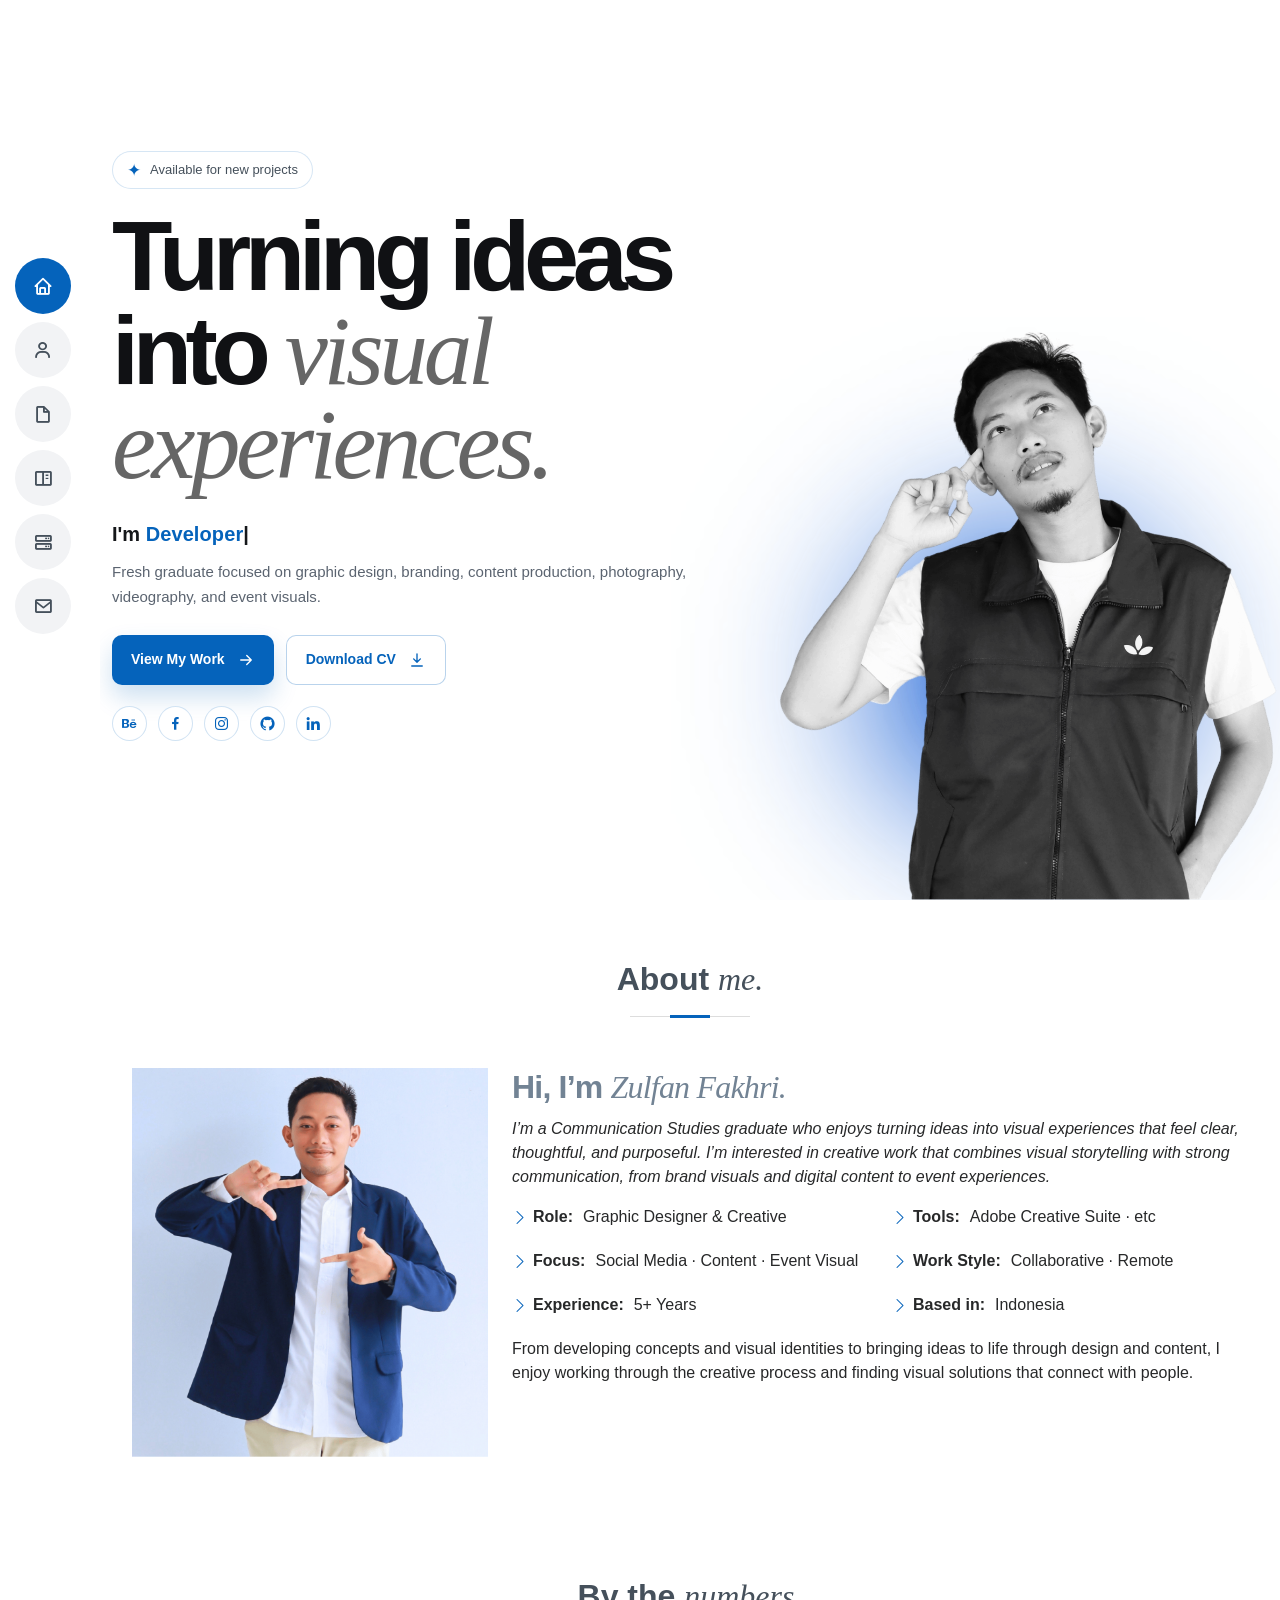
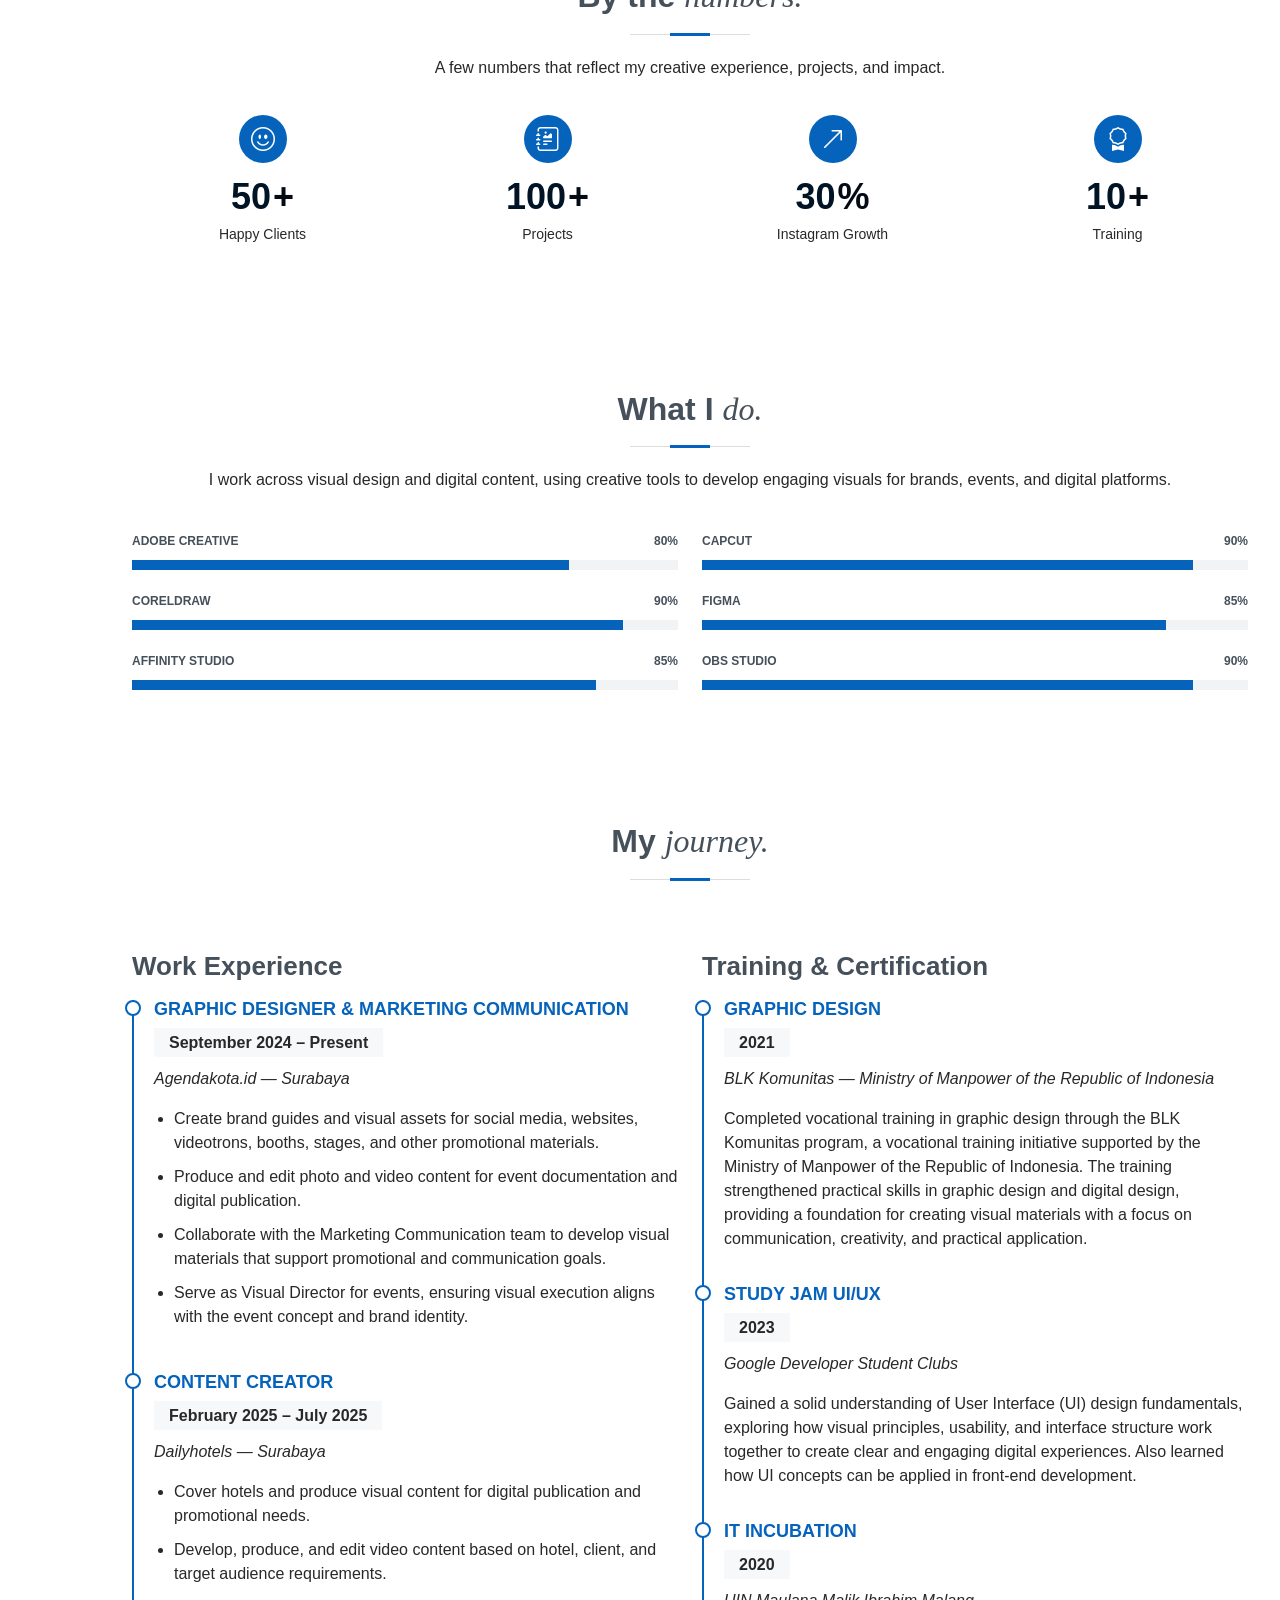
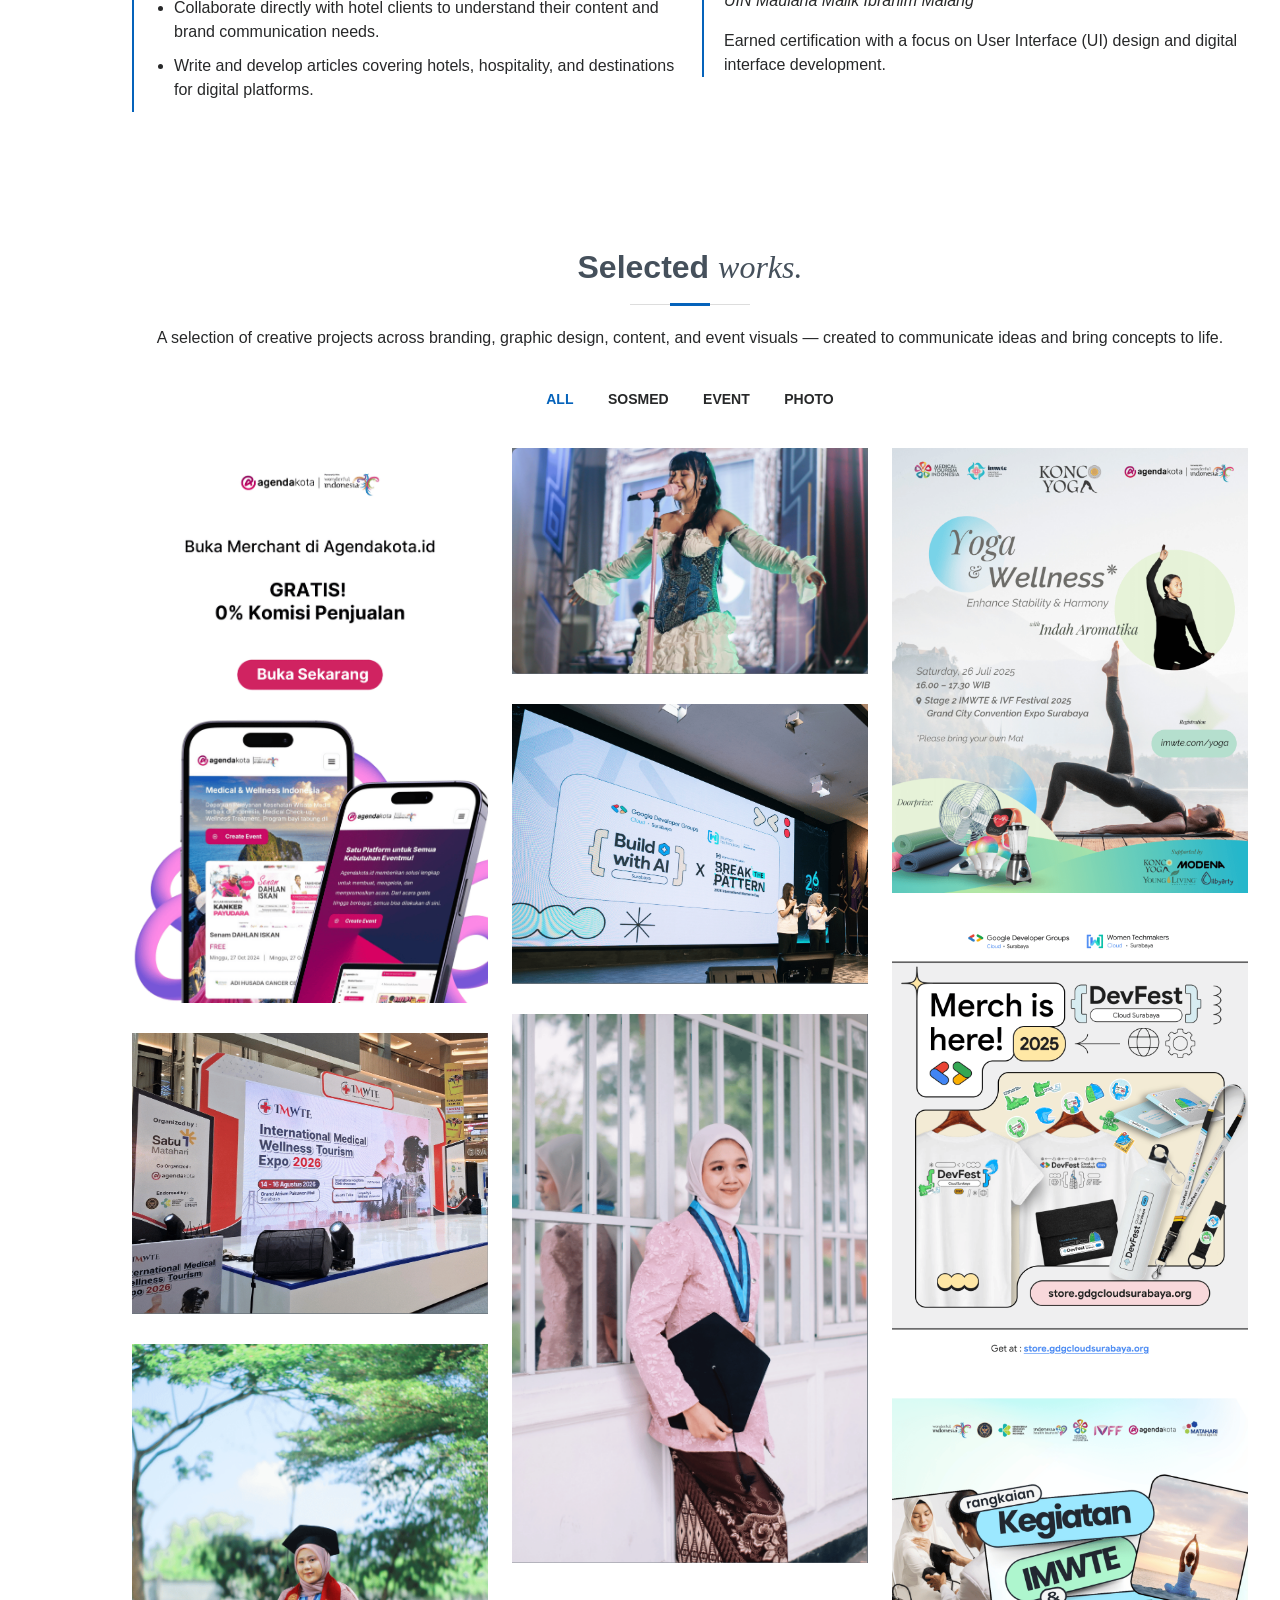
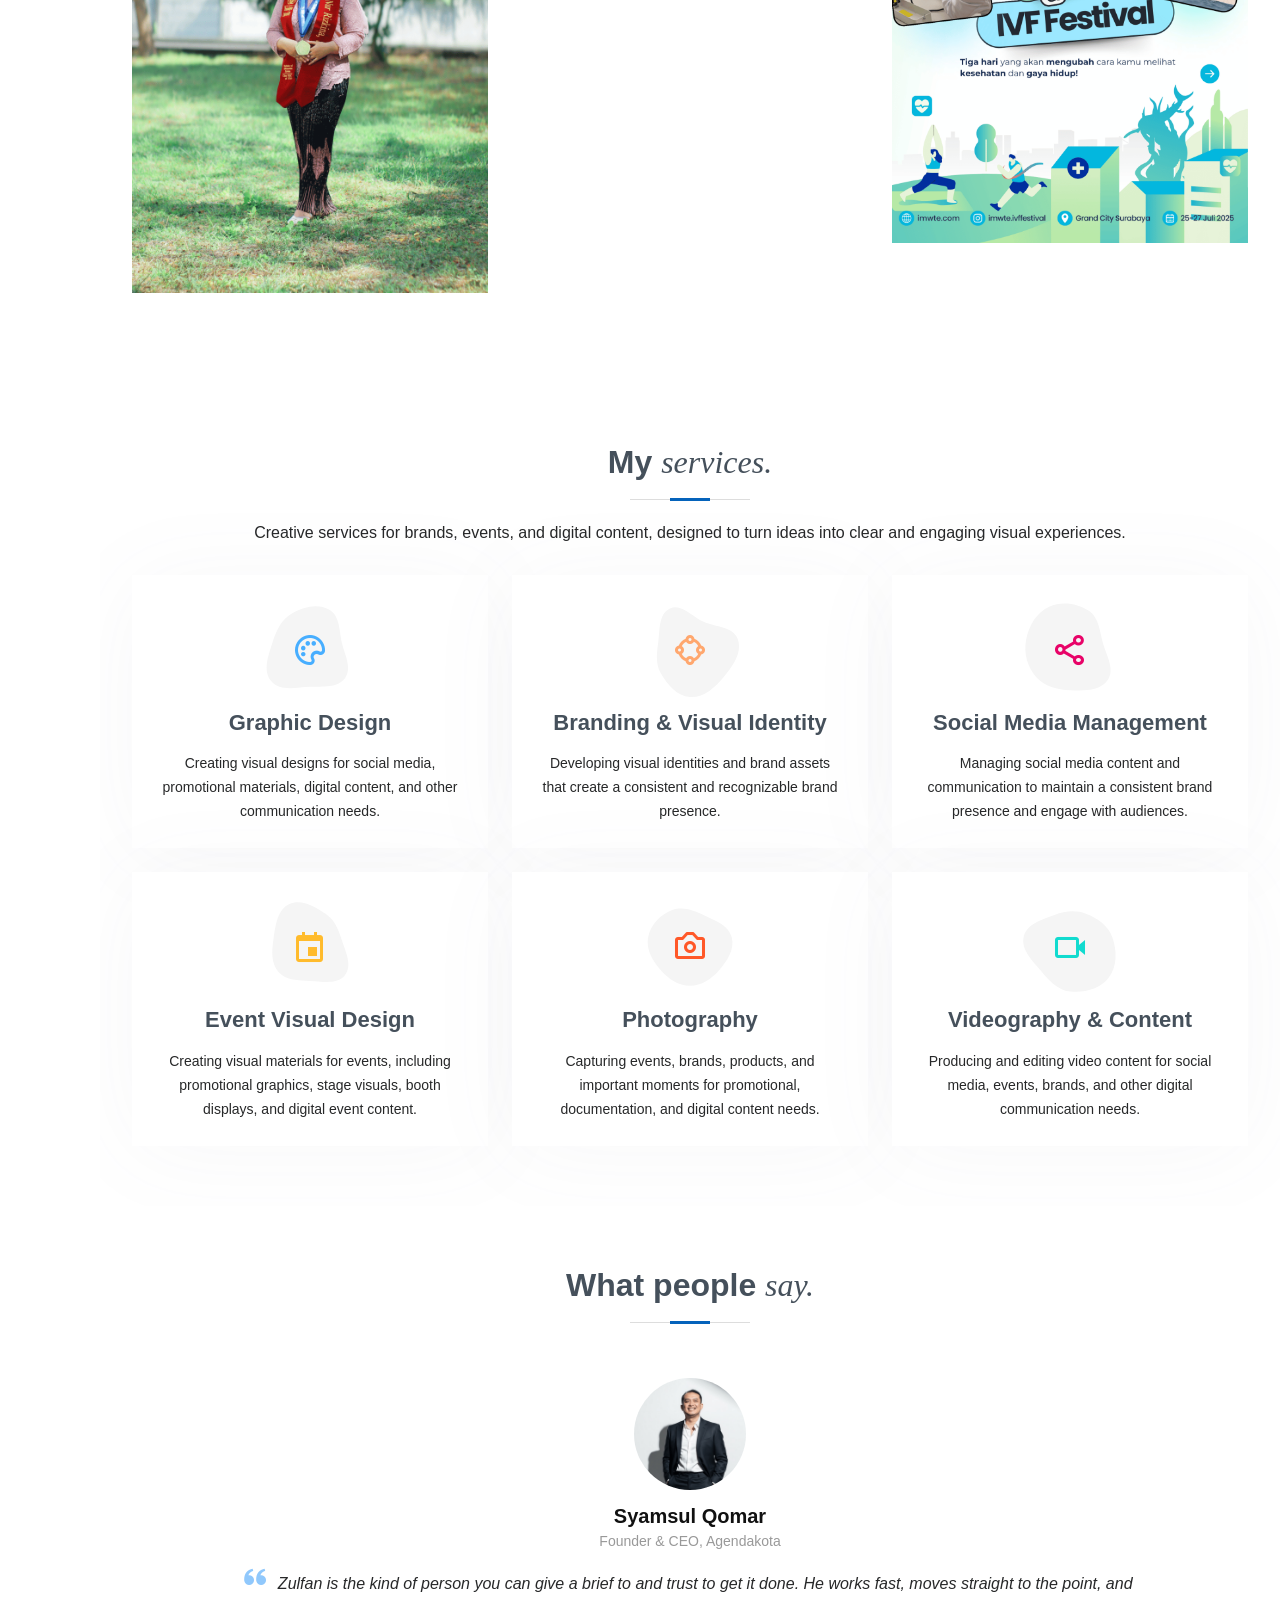
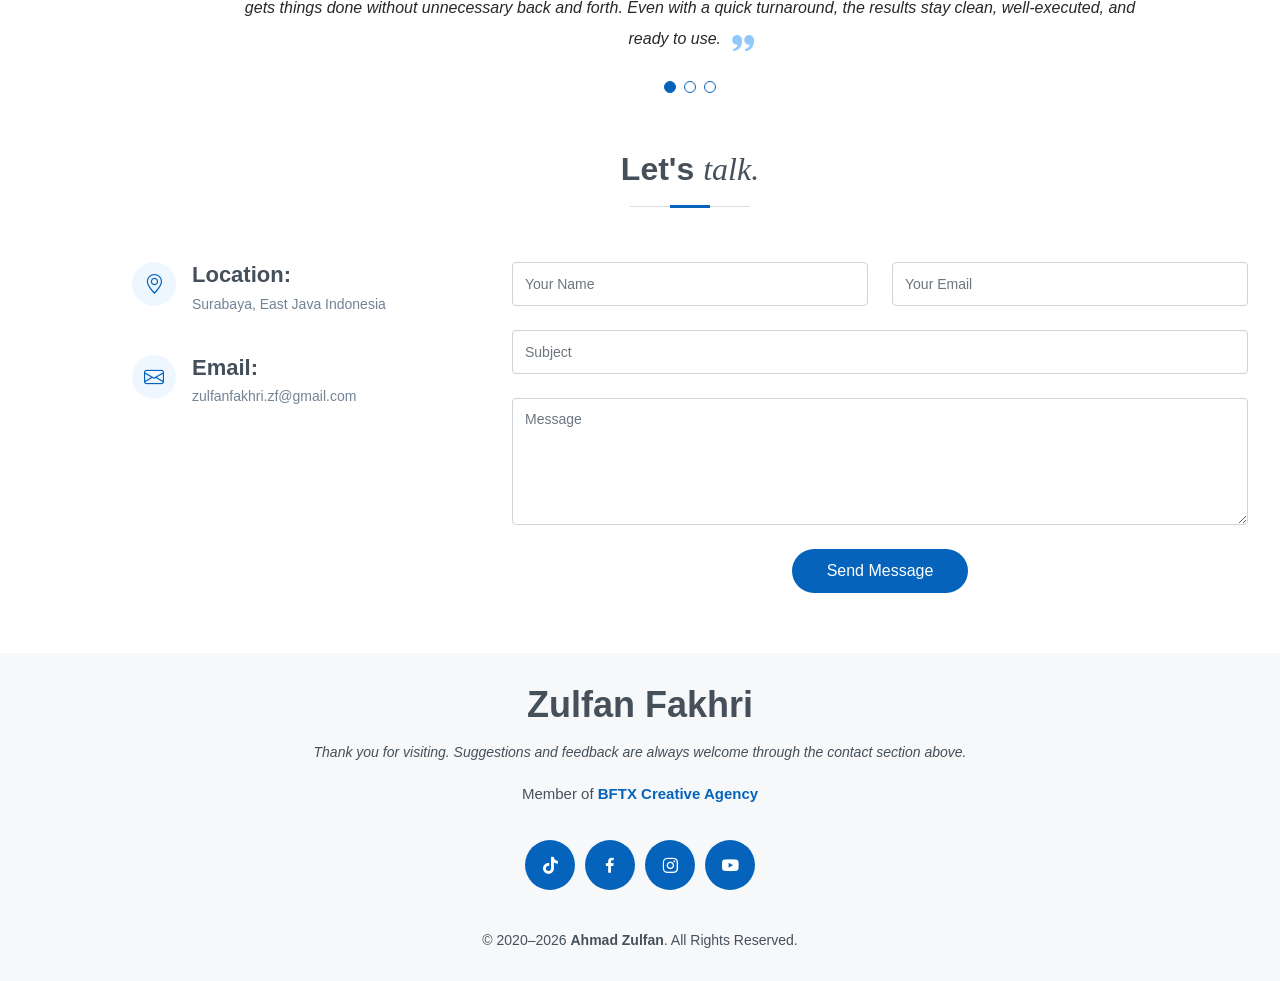
==== commit 17c74e7c: "Update index.html" ====
--- a/index.html
+++ b/index.html
@@ -98,7 +98,6 @@
       </div>
 
       <div class="hero-visual">
-        <!-- SVG Aura ditempatkan sebelum foto agar berada di belakang (Layer Z-index) -->
         <img src="assets/blur-aura.svg" alt="Blur Aura" class="hero-aura">
         <img src="assets/img/hero.png" alt="Ahmad Zulfan" class="hero-photo">
       </div>
@@ -122,7 +121,7 @@
 
     <h3 class="about-name">
       <span class="about-name-sans">Hi, I’m</span>
-      <span class="about-name-serif">Ahmad Zulfan Fakhri.</span>
+      <span class="about-name-serif"> Zulfan Fakhri.</span>
     </h3>
 
             <p class="fst-italic">
@@ -217,14 +216,17 @@
     <i class="bi bi-award"></i>
 
     <span data-purecounter-start="0"
-          data-purecounter-end="5"
+          data-purecounter-end="10"
           data-purecounter-duration="1"
-          class="purecounter">5</span><span class="count-suffix">+</span>
+          class="purecounter">10</span><span class="count-suffix">+</span>
 
     <p>Training</p>
   </div>
 </div>
 
+    </div>
+  </div>
+</section><!-- End Facts Section -->
 
     <!-- ======= Skills Section ======= -->
     <section id="skills" class="skills section-bg">
@@ -250,7 +252,7 @@
     <!-- Adobe Creative Suite -->
     <div class="progress">
       <span class="skill">
-        Adobe Creative Suite <i class="val">80%</i>
+        Adobe Creative<i class="val">80%</i>
       </span>
       <div class="progress-bar-wrap">
         <div class="progress-bar"
@@ -277,10 +279,10 @@
       </div>
     </div>
 
-    <!-- Affinity by Canva -->
+    <!-- Affinity -->
     <div class="progress">
       <span class="skill">
-        Affinity by Canva <i class="val">85%</i>
+        Affinity Studio <i class="val">85%</i>
       </span>
       <div class="progress-bar-wrap">
         <div class="progress-bar"
@@ -345,6 +347,8 @@
   </div>
 
 </div>
+</div>
+    </section><!-- End Skills Section -->
 
     <!-- ======= Resume Section ======= -->
 <section id="resume" class="resume">
@@ -355,11 +359,6 @@
         <span class="section-title-sans">My</span>
         <span class="section-title-serif">journey.</span>
       </h2>
-
-      <p>
-        A creative journey shaped by hands-on experience in graphic design,
-        visual communication, content production, and event projects.
-      </p>
     </div>
 
     <div class="row">
@@ -369,7 +368,6 @@
 
         <h3 class="resume-title">Work Experience</h3>
 
-        <!-- Agendakota.id -->
         <!-- Agendakota.id -->
 <div class="resume-item">
 
@@ -405,7 +403,6 @@
 
 </div>
 
-
 <!-- Dailyhotels -->
 <div class="resume-item">
 
@@ -442,7 +439,6 @@
 </div>
 
       </div>
-
 
       <!-- RIGHT COLUMN : TRAINING -->
       <div class="col-lg-6">
@@ -472,7 +468,6 @@
 
         </div>
 
-
         <!-- Study Jam -->
         <div class="resume-item">
 
@@ -487,7 +482,6 @@
           <p>Gained a solid understanding of User Interface (UI) design fundamentals, exploring how visual principles, usability, and interface structure work together to create clear and engaging digital experiences. Also learned how UI concepts can be applied in front-end development.</p>
 
         </div>
-
 
         <!-- IT Incubation -->
         <div class="resume-item">
@@ -515,8 +509,9 @@
 </section>
 <!-- End Resume Section -->
 
-    <!-- ======= Portfolio Section ======= -->
+<!-- ======= Portfolio Section ======= -->
 <span id="work" class="hero-work-anchor" aria-hidden="true"></span>
+
 <section id="portfolio" class="portfolio section-bg">
   <div class="container" data-aos="fade-up">
 
@@ -543,7 +538,7 @@
           <li data-filter="*" class="filter-active">ALL</li>
           <li data-filter=".filter-sosmed">SOSMED</li>
           <li data-filter=".filter-event">EVENT</li>
-          <li data-filter=".filter-photography">PHOTOGRAPHY</li>
+          <li data-filter=".filter-photography">PHOTO</li>
         </ul>
 
       </div>
@@ -554,300 +549,210 @@
          data-aos="fade-up"
          data-aos-delay="200">
 
-      <!-- 1. SOSMED 4 -->
+      <!-- 1. SOSMED 4 -> Instagram story agendakota.id -->
       <div class="col-lg-4 col-md-6 portfolio-item filter-sosmed">
         <div class="portfolio-wrap">
-          <img
-            src="assets/img/portfolio/sosmed-4.png"
-            class="img-fluid"
-            alt="Social Media Project 4">
+
+          <a href="assets/img/portfolio/sosmed-4.png"
+             class="portfolio-lightbox portfolio-image-link"
+             data-gallery="portfolioGallery"
+             title="Agendakota.id Instagram Story Design">
+
+            <img src="assets/img/portfolio/sosmed-4.png"
+                 class="img-fluid"
+                 alt="Agendakota.id Instagram Story Design">
+
+          </a>
 
           <div class="portfolio-info">
-            <h4>Social Media 4</h4>
+            <h4>Agendakota.id Instagram Story</h4>
             <p>Sosmed</p>
-
-            <div class="portfolio-links">
-              <a
-                href="assets/img/portfolio/sosmed-4.png"
-                data-gallery="portfolioGallery"
-                class="portfolio-lightbox"
-                title="Social Media 4">
-                <i class="bx bx-plus"></i>
-              </a>
-
-              <a
-                href="portfolio-details.html"
-                class="portfolio-details-lightbox"
-                data-glightbox="type: external"
-                title="Portfolio Details">
-                <i class="bx bx-link"></i>
-              </a>
-            </div>
-          </div>
-        </div>
-      </div>
-
-      <!-- 2. PHOTO 2 -->
+          </div>
+
+        </div>
+      </div>
+
+      <!-- 2. PHOTO 2 -> foto konser ghea indrawari -->
       <div class="col-lg-4 col-md-6 portfolio-item filter-photography">
         <div class="portfolio-wrap">
-          <img
-            src="assets/img/portfolio/photo-2.png"
-            class="img-fluid"
-            alt="Photography Project 2">
+
+          <a href="assets/img/portfolio/photo-2.png"
+             class="portfolio-lightbox portfolio-image-link"
+             data-gallery="portfolioGallery"
+             title="Ghea Indrawari Concert Photography">
+
+            <img src="assets/img/portfolio/photo-2.png"
+                 class="img-fluid"
+                 alt="Ghea Indrawari Concert Photography">
+
+          </a>
 
           <div class="portfolio-info">
-            <h4>Photography 2</h4>
-            <p>Photography</p>
-
-            <div class="portfolio-links">
-              <a
-                href="assets/img/portfolio/photo-2.png"
-                data-gallery="portfolioGallery"
-                class="portfolio-lightbox"
-                title="Photography 2">
-                <i class="bx bx-plus"></i>
-              </a>
-
-              <a
-                href="portfolio-details.html"
-                class="portfolio-details-lightbox"
-                data-glightbox="type: external"
-                title="Portfolio Details">
-                <i class="bx bx-link"></i>
-              </a>
-            </div>
-          </div>
-        </div>
-      </div>
-
-      <!-- 3. SOSMED 1 -->
+            <h4>Ghea Indrawari Concert</h4>
+            <p>Photo</p>
+          </div>
+
+        </div>
+      </div>
+
+      <!-- 3. SOSMED 1 -> desain feeed konco yoga sub -->
       <div class="col-lg-4 col-md-6 portfolio-item filter-sosmed">
         <div class="portfolio-wrap">
-          <img
-            src="assets/img/portfolio/sosmed-1.png"
-            class="img-fluid"
-            alt="Social Media Project 1">
+
+          <a href="assets/img/portfolio/sosmed-1.png"
+             class="portfolio-lightbox portfolio-image-link"
+             data-gallery="portfolioGallery"
+             title="Konco Yoga Sub Feed Design">
+
+            <img src="assets/img/portfolio/sosmed-1.png"
+                 class="img-fluid"
+                 alt="Konco Yoga Sub Feed Design">
+
+          </a>
 
           <div class="portfolio-info">
-            <h4>Social Media 1</h4>
+            <h4>Konco Yoga Sub Feed</h4>
             <p>Sosmed</p>
-
-            <div class="portfolio-links">
-              <a
-                href="assets/img/portfolio/sosmed-1.png"
-                data-gallery="portfolioGallery"
-                class="portfolio-lightbox"
-                title="Social Media 1">
-                <i class="bx bx-plus"></i>
-              </a>
-
-              <a
-                href="portfolio-details.html"
-                class="portfolio-details-lightbox"
-                data-glightbox="type: external"
-                title="Portfolio Details">
-                <i class="bx bx-link"></i>
-              </a>
-            </div>
-          </div>
-        </div>
-      </div>
-
-      <!-- 4. EVENT 2 -->
+          </div>
+
+        </div>
+      </div>
+
+      <!-- 4. EVENT 2 -> Desain videotron google surabaya -->
       <div class="col-lg-4 col-md-6 portfolio-item filter-event">
         <div class="portfolio-wrap">
-          <img
-            src="assets/img/portfolio/event-2.png"
-            class="img-fluid"
-            alt="Event Project 2">
+
+          <a href="assets/img/portfolio/event-2.png"
+             class="portfolio-lightbox portfolio-image-link"
+             data-gallery="portfolioGallery"
+             title="Google Surabaya Videotron Design">
+
+            <img src="assets/img/portfolio/event-2.png"
+                 class="img-fluid"
+                 alt="Google Surabaya Videotron Design">
+
+          </a>
 
           <div class="portfolio-info">
-            <h4>Event 2</h4>
+            <h4>Google Surabaya Videotron</h4>
             <p>Event</p>
-
-            <div class="portfolio-links">
-              <a
-                href="assets/img/portfolio/event-2.png"
-                data-gallery="portfolioGallery"
-                class="portfolio-lightbox"
-                title="Event 2">
-                <i class="bx bx-plus"></i>
-              </a>
-
-              <a
-                href="portfolio-details.html"
-                class="portfolio-details-lightbox"
-                data-glightbox="type: external"
-                title="Portfolio Details">
-                <i class="bx bx-link"></i>
-              </a>
-            </div>
-          </div>
-        </div>
-      </div>
-
-      <!-- 5. SOSMED 2 -->
+          </div>
+
+        </div>
+      </div>
+
+      <!-- 5. SOSMED 2 -> desain feeed google developer -->
       <div class="col-lg-4 col-md-6 portfolio-item filter-sosmed">
         <div class="portfolio-wrap">
-          <img
-            src="assets/img/portfolio/sosmed-2.png"
-            class="img-fluid"
-            alt="Social Media Project 2">
+
+          <a href="assets/img/portfolio/sosmed-2.png"
+             class="portfolio-lightbox portfolio-image-link"
+             data-gallery="portfolioGallery"
+             title="Google Developer Feed Design">
+
+            <img src="assets/img/portfolio/sosmed-2.png"
+                 class="img-fluid"
+                 alt="Google Developer Feed Design">
+
+          </a>
 
           <div class="portfolio-info">
-            <h4>Social Media 2</h4>
+            <h4>Google Developer Feed</h4>
             <p>Sosmed</p>
-
-            <div class="portfolio-links">
-              <a
-                href="assets/img/portfolio/sosmed-2.png"
-                data-gallery="portfolioGallery"
-                class="portfolio-lightbox"
-                title="Social Media 2">
-                <i class="bx bx-plus"></i>
-              </a>
-
-              <a
-                href="portfolio-details.html"
-                class="portfolio-details-lightbox"
-                data-glightbox="type: external"
-                title="Portfolio Details">
-                <i class="bx bx-link"></i>
-              </a>
-            </div>
-          </div>
-        </div>
-      </div>
-
-      <!-- 6. PHOTO 1 -->
+          </div>
+
+        </div>
+      </div>
+
+      <!-- 6. PHOTO 1 -> foto wisuda outdoor -->
       <div class="col-lg-4 col-md-6 portfolio-item filter-photography">
         <div class="portfolio-wrap">
-          <img
-            src="assets/img/portfolio/photo-1.png"
-            class="img-fluid"
-            alt="Photography Project 1">
+
+          <a href="assets/img/portfolio/photo-1.png"
+             class="portfolio-lightbox portfolio-image-link"
+             data-gallery="portfolioGallery"
+             title="Outdoor Graduation Photography">
+
+            <img src="assets/img/portfolio/photo-1.png"
+                 class="img-fluid"
+                 alt="Outdoor Graduation Photography">
+
+          </a>
 
           <div class="portfolio-info">
-            <h4>Photography 1</h4>
-            <p>Photography</p>
-
-            <div class="portfolio-links">
-              <a
-                href="assets/img/portfolio/photo-1.png"
-                data-gallery="portfolioGallery"
-                class="portfolio-lightbox"
-                title="Photography 1">
-                <i class="bx bx-plus"></i>
-              </a>
-
-              <a
-                href="portfolio-details.html"
-                class="portfolio-details-lightbox"
-                data-glightbox="type: external"
-                title="Portfolio Details">
-                <i class="bx bx-link"></i>
-              </a>
-            </div>
-          </div>
-        </div>
-      </div>
-
-      <!-- 7. EVENT 1 -->
+            <h4>Outdoor Graduation</h4>
+            <p>Photo</p>
+          </div>
+
+        </div>
+      </div>
+
+      <!-- 7. EVENT 1 -> Desain panggung dan videotron imwte 2026 -->
       <div class="col-lg-4 col-md-6 portfolio-item filter-event">
         <div class="portfolio-wrap">
-          <img
-            src="assets/img/portfolio/event-1.png"
-            class="img-fluid"
-            alt="Event Project 1">
+
+          <a href="assets/img/portfolio/event-1.png"
+             class="portfolio-lightbox portfolio-image-link"
+             data-gallery="portfolioGallery"
+             title="IMWTE Stage & Videotron Design">
+
+            <img src="assets/img/portfolio/event-1.png"
+                 class="img-fluid"
+                 alt="IMWTE Stage & Videotron Design">
+
+          </a>
 
           <div class="portfolio-info">
-            <h4>Event 1</h4>
+            <h4>IMWTE Stage &amp; Videotron</h4>
             <p>Event</p>
-
-            <div class="portfolio-links">
-              <a
-                href="assets/img/portfolio/event-1.png"
-                data-gallery="portfolioGallery"
-                class="portfolio-lightbox"
-                title="Event 1">
-                <i class="bx bx-plus"></i>
-              </a>
-
-              <a
-                href="portfolio-details.html"
-                class="portfolio-details-lightbox"
-                data-glightbox="type: external"
-                title="Portfolio Details">
-                <i class="bx bx-link"></i>
-              </a>
-            </div>
-          </div>
-        </div>
-      </div>
-
-      <!-- 8. PHOTO 3 -->
+          </div>
+
+        </div>
+      </div>
+
+      <!-- 8. PHOTO 3 -> foto wisuda outdoor -->
       <div class="col-lg-4 col-md-6 portfolio-item filter-photography">
         <div class="portfolio-wrap">
-          <img
-            src="assets/img/portfolio/photo-3.png"
-            class="img-fluid"
-            alt="Photography Project 3">
+
+          <a href="assets/img/portfolio/photo-3.png"
+             class="portfolio-lightbox portfolio-image-link"
+             data-gallery="portfolioGallery"
+             title="Outdoor Graduation Photography">
+
+            <img src="assets/img/portfolio/photo-3.png"
+                 class="img-fluid"
+                 alt="Outdoor Graduation Photography">
+
+          </a>
 
           <div class="portfolio-info">
-            <h4>Photography 3</h4>
-            <p>Photography</p>
-
-            <div class="portfolio-links">
-              <a
-                href="assets/img/portfolio/photo-3.png"
-                data-gallery="portfolioGallery"
-                class="portfolio-lightbox"
-                title="Photography 3">
-                <i class="bx bx-plus"></i>
-              </a>
-
-              <a
-                href="portfolio-details.html"
-                class="portfolio-details-lightbox"
-                data-glightbox="type: external"
-                title="Portfolio Details">
-                <i class="bx bx-link"></i>
-              </a>
-            </div>
-          </div>
-        </div>
-      </div>
-
-      <!-- 9. SOSMED 3 -->
+            <h4>Outdoor Graduation</h4>
+            <p>Photo</p>
+          </div>
+
+        </div>
+      </div>
+
+      <!-- 9. SOSMED 3 -> desain feeed IMWTE -->
       <div class="col-lg-4 col-md-6 portfolio-item filter-sosmed">
         <div class="portfolio-wrap">
-          <img
-            src="assets/img/portfolio/sosmed-3.png"
-            class="img-fluid"
-            alt="Social Media Project 3">
+
+          <a href="assets/img/portfolio/sosmed-3.png"
+             class="portfolio-lightbox portfolio-image-link"
+             data-gallery="portfolioGallery"
+             title="IMWTE Feed Design">
+
+            <img src="assets/img/portfolio/sosmed-3.png"
+                 class="img-fluid"
+                 alt="IMWTE Feed Design">
+
+          </a>
 
           <div class="portfolio-info">
-            <h4>Social Media 3</h4>
+            <h4>IMWTE Feed Design</h4>
             <p>Sosmed</p>
-
-            <div class="portfolio-links">
-              <a
-                href="assets/img/portfolio/sosmed-3.png"
-                data-gallery="portfolioGallery"
-                class="portfolio-lightbox"
-                title="Social Media 3">
-                <i class="bx bx-plus"></i>
-              </a>
-
-              <a
-                href="portfolio-details.html"
-                class="portfolio-details-lightbox"
-                data-glightbox="type: external"
-                title="Portfolio Details">
-                <i class="bx bx-link"></i>
-              </a>
-            </div>
-          </div>
+          </div>
+
         </div>
       </div>
 
@@ -904,7 +809,6 @@
         </div>
       </div>
 
-
       <!-- Branding & Visual Identity -->
       <div class="col-lg-4 col-md-6 d-flex align-items-stretch mt-4 mt-md-0"
            data-aos="zoom-in"
@@ -936,7 +840,6 @@
         </div>
       </div>
 
-
       <!-- Social Media Design -->
       <div class="col-lg-4 col-md-6 d-flex align-items-stretch mt-4 mt-lg-0"
            data-aos="zoom-in"
@@ -967,7 +870,6 @@
         </div>
       </div>
 
-
       <!-- Event Visual Design -->
       <div class="col-lg-4 col-md-6 d-flex align-items-stretch mt-4"
            data-aos="zoom-in"
@@ -999,7 +901,6 @@
         </div>
       </div>
 
-
       <!-- Photography -->
       <div class="col-lg-4 col-md-6 d-flex align-items-stretch mt-4"
            data-aos="zoom-in"
@@ -1031,7 +932,6 @@
         </div>
       </div>
 
-
       <!-- Videography & Content -->
       <div class="col-lg-4 col-md-6 d-flex align-items-stretch mt-4"
            data-aos="zoom-in"
@@ -1065,9 +965,7 @@
 
     </div>
   </div>
-</section>
-<!-- End Services Section -->
-
+</section><!-- End Services Section -->
 
 <!-- ======= Testimonials Section ======= -->
 <section id="testimonials" class="testimonials section-bg">
@@ -1102,9 +1000,7 @@
             </p>
 
           </div>
-        </div>
-        <!-- End testimonial item -->
-
+        </div><!-- End testimonial item -->
 
         <!-- Testimonial - Faiz Najmul -->
         <div class="swiper-slide">
@@ -1125,9 +1021,7 @@
             </p>
 
           </div>
-        </div>
-        <!-- End testimonial item -->
-
+        </div><!-- End testimonial item -->
 
         <!-- Testimonial - Mihdan Advani -->
         <div class="swiper-slide">
@@ -1148,8 +1042,7 @@
             </p>
 
           </div>
-        </div>
-        <!-- End testimonial item -->
+        </div><!-- End testimonial item -->
 
       </div>
 
@@ -1157,19 +1050,7 @@
 
     </div>
   </div>
-</section>
-<!-- End Testimonials Section -->
-        <!-- End testimonial item -->
-
-      </div>
-
-      <div class="swiper-pagination"></div>
-
-    </div>
-  </div>
-</section>
-<!-- End Testimonials Section -->
-
+</section><!-- End Testimonials Section -->
 
 <!-- ======= Contact Section ======= -->
 <section id="contact" class="contact">
@@ -1216,17 +1097,8 @@
   </a>
 </div>
 
-
-          <!-- Phone 
-          <div class="phone">
-            <i class="bi bi-phone"></i>
-            <h4>Call:</h4>
-            <p>+62 857 4691 9704</p>
-          </div>-->
-
-        </div>
-      </div>
-
+        </div>
+      </div>
 
       <!-- Contact Form -->
       <div class="col-lg-8 mt-5 mt-lg-0">
@@ -1320,8 +1192,7 @@
 
     </div>
   </div>
-</section>
-<!-- End Contact Section -->
+</section><!-- End Contact Section -->
 
   </main><!-- End #main -->
 
@@ -1399,8 +1270,7 @@
     </div>
 
   </div>
-</footer>
-<!-- End Footer -->
+</footer><!-- End Footer -->
 
   <div id="preloader"></div>
   <a href="#" class="back-to-top d-flex align-items-center justify-content-center"><i class="bi bi-arrow-up-short"></i></a>
--- a/assets/css/style.css
+++ b/assets/css/style.css
@@ -0,0 +1,1347 @@
+body { /*untuk mengganti font isi*/
+  font-family: "Plus Jakarta Sans", sans-serif;
+  color: #272829;
+}
+
+a {
+  color: #0563bb;
+  text-decoration: none;
+}
+
+a:hover {
+  color: #067ded;
+  text-decoration: none;
+}
+
+h1,
+h2,
+h3,
+h4,
+h5,
+h6 {
+  font-family: "Plus Jakarta Sans", sans-serif; /*font judul*/
+}
+
+/*--------------------------------------------------------------
+# Tombol Download CV
+--------------------------------------------------------------*/
+.btn-download-cv {
+  display: inline-block;
+  background-color: #1565bc;
+  color: #ffffff;
+  padding: 12px 30px;
+  border-radius: 30px;
+  font-weight: 600;
+  text-decoration: none;
+  font-size: 16px;
+  margin-top: 20px;
+  box-shadow: 0 4px 12px rgba(5, 99, 187, 0.3);
+  transition: all 0.3s ease;
+}
+
+.btn-download-cv:hover {
+  background-color: #0452a0;
+  box-shadow: 0 6px 16px rgba(4, 82, 160, 0.4);
+  transform: translateY(-2px);
+  color: #fff;
+}
+
+/*--------------------------------------------------------------
+# Back to top button
+--------------------------------------------------------------*/
+.back-to-top {
+  position: fixed;
+  visibility: hidden;
+  opacity: 0;
+  right: 15px;
+  bottom: 15px;
+  z-index: 996;
+  background: #0563bb;
+  width: 40px;
+  height: 40px;
+  border-radius: 50px;
+  transition: all 0.4s;
+}
+
+.back-to-top i {
+  font-size: 28px;
+  color: #fff;
+  line-height: 0;
+}
+
+.back-to-top:hover {
+  background: #0678e3;
+  color: #fff;
+}
+
+.back-to-top.active {
+  visibility: visible;
+  opacity: 1;
+}
+
+/*--------------------------------------------------------------
+# Preloader
+--------------------------------------------------------------*/
+#preloader {
+  position: fixed;
+  top: 0;
+  left: 0;
+  right: 0;
+  bottom: 0;
+  z-index: 9999;
+  overflow: hidden;
+  background: #fff;
+}
+
+#preloader:before {
+  content: "";
+  position: fixed;
+  top: calc(50% - 30px);
+  left: calc(50% - 30px);
+  border: 6px solid #0563bb;
+  border-top-color: #fff;
+  border-bottom-color: #fff;
+  border-radius: 50%;
+  width: 60px;
+  height: 60px;
+  -webkit-animation: animate-preloader 1s linear infinite;
+  animation: animate-preloader 1s linear infinite;
+}
+
+@-webkit-keyframes animate-preloader {
+  0% { transform: rotate(0deg); }
+  100% { transform: rotate(360deg); }
+}
+
+@keyframes animate-preloader {
+  0% { transform: rotate(0deg); }
+  100% { transform: rotate(360deg); }
+}
+
+/*--------------------------------------------------------------
+# Disable aos animation delay on mobile devices
+--------------------------------------------------------------*/
+@media screen and (max-width: 768px) {
+  [data-aos-delay] {
+    transition-delay: 0 !important;
+  }
+}
+
+/*--------------------------------------------------------------
+# Header
+--------------------------------------------------------------*/
+#header {
+  position: fixed;
+  top: 0;
+  left: 0;
+  bottom: 0;
+  z-index: 9997;
+  transition: all 0.5s;
+  padding: 15px;
+  overflow-y: auto;
+}
+
+@media (max-width: 991px) {
+  #header {
+    width: 300px;
+    background: #fff;
+    border-right: 1px solid #e6e9ec;
+    left: -300px;
+  }
+}
+
+@media (min-width: 991px) {
+  #main { margin-left: 100px; }
+}
+
+/*--------------------------------------------------------------
+# Navigation Menu
+--------------------------------------------------------------*/
+.nav-menu {
+  padding: 0;
+  display: block;
+}
+
+.nav-menu * {
+  margin: 0;
+  padding: 0;
+  list-style: none;
+}
+
+.nav-menu>ul>li {
+  position: relative;
+  white-space: nowrap;
+}
+
+.nav-menu a,
+.nav-menu a:focus {
+  display: flex;
+  align-items: center;
+  color: #45505b;
+  padding: 10px 18px;
+  margin-bottom: 8px;
+  transition: 0.3s;
+  font-size: 15px;
+  border-radius: 50px;
+  background: #f2f3f5;
+  height: 56px;
+  width: 100%;
+  overflow: hidden;
+  transition: 0.3s;
+}
+
+.nav-menu a i,
+.nav-menu a:focus i {
+  font-size: 20px;
+}
+
+.nav-menu a span,
+.nav-menu a:focus span {
+  padding: 0 5px 0 7px;
+  color: #45505b;
+}
+
+@media (min-width: 992px) {
+  .nav-menu a,
+  .nav-menu a:focus { width: 56px; }
+  .nav-menu a span,
+  .nav-menu a:focus span { display: none; color: #fff; }
+}
+
+.nav-menu a:hover,
+.nav-menu .active,
+.nav-menu .active:focus,
+.nav-menu li:hover>a {
+  color: #fff;
+  background: #0563bb;
+}
+
+.nav-menu a:hover span,
+.nav-menu .active span,
+.nav-menu .active:focus span,
+.nav-menu li:hover>a span {
+  color: #fff;
+}
+
+.nav-menu a:hover,
+.nav-menu li:hover>a {
+  width: 100%;
+  color: #fff;
+}
+
+.nav-menu a:hover span,
+.nav-menu li:hover>a span {
+  display: block;
+}
+
+.mobile-nav-toggle {
+  position: fixed;
+  right: 18px;
+  top: 18px;
+  z-index: 9998;
+  border: 0;
+  background: rgba(255, 255, 255, 0.9);
+  color: #272829;
+  box-shadow: 0 4px 14px rgba(0, 0, 0, 0.1);
+  backdrop-filter: blur(8px);
+  -webkit-backdrop-filter: blur(8px);
+  font-size: 24px;
+  width: 44px;
+  height: 44px;
+  display: flex;
+  align-items: center;
+  justify-content: center;
+  transition: all 0.3s ease;
+  outline: none !important;
+  cursor: pointer;
+  border-radius: 50%;
+  padding: 0;
+  line-height: 1;
+}
+
+.mobile-nav-toggle i { color: inherit; }
+.mobile-nav-active { overflow: hidden; }
+.mobile-nav-active #header { left: 0; }
+.mobile-nav-active .mobile-nav-toggle { color: #fff; background-color: #0563bb; }
+
+/*--------------------------------------------------------------
+# Sections General
+--------------------------------------------------------------*/
+section {
+  padding: 60px 0;
+  overflow: hidden;
+}
+
+.section-title {
+  text-align: center;
+  padding-bottom: 30px;
+}
+
+.section-title h2 {
+  font-size: 32px;
+  font-weight: bold;
+  text-transform: uppercase;
+  margin-bottom: 20px;
+  padding-bottom: 20px;
+  position: relative;
+  color: #45505b;
+}
+
+.section-title h2::before {
+  content: "";
+  position: absolute;
+  display: block;
+  width: 120px;
+  height: 1px;
+  background: #ddd;
+  bottom: 1px;
+  left: calc(50% - 60px);
+}
+
+.section-title h2::after {
+  content: "";
+  position: absolute;
+  display: block;
+  width: 40px;
+  height: 3px;
+  background: #0563bb;
+  bottom: 0;
+  left: calc(50% - 20px);
+}
+
+.section-title p { margin-bottom: 0; }
+
+/*--------------------------------------------------------------
+# About
+--------------------------------------------------------------*/
+.about .content h3 {
+  font-weight: 700;
+  font-size: 26px;
+  color: #728394;
+}
+
+.about .content ul {
+  list-style: none;
+  padding: 0;
+}
+
+.about .content ul li {
+  margin-bottom: 20px;
+  display: flex;
+  align-items: center;
+}
+
+.about .content ul strong { margin-right: 10px; }
+.about .content ul i {
+  font-size: 16px;
+  margin-right: 5px;
+  color: #0563bb;
+  line-height: 0;
+}
+.about .content p:last-child { margin-bottom: 0; }
+
+/*--------------------------------------------------------------
+# Facts
+--------------------------------------------------------------*/
+.facts .count-box {
+  padding: 30px 30px 25px 30px;
+  margin-top: 30px;
+  width: 100%;
+  position: relative;
+  text-align: center;
+  background: #fff;
+}
+
+.facts .count-box i {
+  position: absolute;
+  top: -25px;
+  left: 50%;
+  transform: translateX(-50%);
+  font-size: 24px;
+  background: #0563bb;
+  color: #fff;
+  border-radius: 50px;
+  display: inline-flex;
+  align-items: center;
+  justify-content: center;
+  width: 48px;
+  height: 48px;
+}
+
+.facts .count-box span {
+  font-size: 36px;
+  display: block;
+  font-weight: 600;
+  color: #011426;
+}
+
+.facts .count-box p {
+  padding: 0;
+  margin: 0;
+  font-family: "Plus Jakarta Sans", sans-serif;
+  font-size: 14px;
+}
+
+/*--------------------------------------------------------------
+# Skills
+--------------------------------------------------------------*/
+.skills .progress {
+  height: 60px;
+  display: block;
+  background: none;
+  border-radius: 0;
+}
+
+.skills .progress .skill {
+  padding: 10px 0;
+  margin: 0;
+  text-transform: uppercase;
+  display: block;
+  font-weight: 600;
+  font-family: "Plus Jakarta Sans", sans-serif;
+  color: #45505b;
+}
+
+.skills .progress .skill .val { float: right; font-style: normal; }
+.skills .progress-bar-wrap { background: #f2f3f5; }
+.skills .progress-bar {
+  width: 1px;
+  height: 10px;
+  transition: 0.9s;
+  background-color: #0563bb;
+}
+
+/*--------------------------------------------------------------
+# Resume
+--------------------------------------------------------------*/
+.resume .resume-title {
+  font-size: 26px;
+  font-weight: 700;
+  margin-top: 20px;
+  margin-bottom: 20px;
+  color: #45505b;
+}
+
+.resume .resume-item {
+  padding: 0 0 20px 20px;
+  margin-top: -2px;
+  border-left: 2px solid #0563bb;
+  position: relative;
+}
+
+.resume .resume-item h4 {
+  line-height: 18px;
+  font-size: 18px;
+  font-weight: 600;
+  text-transform: uppercase;
+  font-family: "Plus Jakarta Sans", sans-serif;
+  color: #0563bb;
+  margin-bottom: 10px;
+}
+
+.resume .resume-item h5 {
+  font-size: 16px;
+  background: #f7f8f9;
+  padding: 5px 15px;
+  display: inline-block;
+  font-weight: 600;
+  margin-bottom: 10px;
+}
+
+.resume .resume-item ul { padding-left: 20px; }
+.resume .resume-item ul li { padding-bottom: 10px; }
+.resume .resume-item:last-child { padding-bottom: 0; }
+
+.resume .resume-item::before {
+  content: "";
+  position: absolute;
+  width: 16px;
+  height: 16px;
+  border-radius: 50px;
+  left: -9px;
+  top: 0;
+  background: #fff;
+  border: 2px solid #0563bb;
+}
+
+/*--------------------------------------------------------------
+# Resume Mobile - Single Column
+--------------------------------------------------------------*/
+@media (max-width: 991.98px) {
+  #resume .row {
+    display: block !important;
+  }
+
+  #resume .row > .col-lg-6 {
+    display: block !important;
+    width: 100% !important;
+    max-width: 100% !important;
+    flex: none !important;
+    margin-left: 0 !important;
+    margin-right: 0 !important;
+  }
+
+  #resume .row > .col-lg-6 + .col-lg-6 {
+    margin-top: 45px;
+  }
+}
+
+/*--------------------------------------------------------------
+# Portfolio
+--------------------------------------------------------------*/
+.portfolio .portfolio-item { margin-bottom: 30px; }
+.portfolio #portfolio-flters {
+  padding: 0;
+  margin: 0 auto 25px auto;
+  list-style: none;
+  text-align: center;
+  background: #fff;
+  border-radius: 50px;
+  padding: 2px 15px;
+}
+
+.portfolio #portfolio-flters li {
+  cursor: pointer;
+  display: inline-block;
+  padding: 10px 15px;
+  font-size: 14px;
+  font-weight: 600;
+  line-height: 1;
+  text-transform: uppercase;
+  color: #272829;
+  margin-bottom: 5px;
+  transition: all 0.3s ease-in-out;
+}
+
+.portfolio #portfolio-flters li:hover,
+.portfolio #portfolio-flters li.filter-active { color: #0563bb; }
+.portfolio #portfolio-flters li:last-child { margin-right: 0; }
+
+.portfolio .portfolio-wrap {
+  transition: 0.3s;
+  position: relative;
+  overflow: hidden;
+  z-index: 1;
+  background: rgba(69, 80, 91, 0.8);
+}
+
+.portfolio .portfolio-wrap::before {
+  content: "";
+  background: rgba(255, 255, 255, 0.7);
+  position: absolute;
+  left: 30px;
+  right: 30px;
+  top: 30px;
+  bottom: 30px;
+  transition: all ease-in-out 0.3s;
+  z-index: 2;
+  opacity: 0;
+}
+
+.portfolio .portfolio-wrap .portfolio-info {
+  opacity: 0;
+  position: absolute;
+  top: 0; left: 0; right: 0; bottom: 0;
+  text-align: center;
+  z-index: 3;
+  transition: all ease-in-out 0.3s;
+  display: flex;
+  flex-direction: column;
+  justify-content: center;
+  align-items: center;
+}
+
+.portfolio .portfolio-wrap .portfolio-info::before,
+.portfolio .portfolio-wrap .portfolio-info::after {
+  display: block;
+  content: "";
+  width: 48px;
+  height: 48px;
+  position: absolute;
+  transition: all 0.5s ease 0s;
+  z-index: 9994;
+}
+
+.portfolio .portfolio-wrap .portfolio-info::before {
+  top: 35px; left: 35px;
+  border-top: 3px solid #d7dce1; border-left: 3px solid #d7dce1;
+}
+
+.portfolio .portfolio-wrap .portfolio-info::after {
+  bottom: 35px; right: 35px;
+  border-bottom: 3px solid #d7dce1; border-right: 3px solid #d7dce1;
+}
+
+.portfolio .portfolio-wrap .portfolio-info h4 {
+  font-size: 20px; color: #45505b; font-weight: 600;
+}
+
+.portfolio .portfolio-wrap .portfolio-info p {
+  color: #45505b; font-size: 14px; text-transform: uppercase; padding: 0; margin: 0;
+}
+
+.portfolio .portfolio-wrap .portfolio-links {
+  text-align: center; z-index: 4;
+}
+
+.portfolio .portfolio-wrap .portfolio-links a {
+  color: #45505b; margin: 0 2px; font-size: 28px; display: inline-block; transition: 0.3s;
+}
+
+.portfolio .portfolio-wrap .portfolio-links a:hover { color: #148af9; }
+.portfolio .portfolio-wrap:hover::before { top: 0; left: 0; right: 0; bottom: 0; opacity: 1; }
+.portfolio .portfolio-wrap:hover .portfolio-info { opacity: 1; }
+.portfolio .portfolio-wrap:hover .portfolio-info::before { top: 15px; left: 15px; }
+.portfolio .portfolio-wrap:hover .portfolio-info::after { bottom: 15px; right: 15px; }
+
+/*--------------------------------------------------------------
+# Portfolio Details
+--------------------------------------------------------------*/
+.portfolio-details { padding-top: 40px; }
+.portfolio-details .portfolio-details-slider img { width: 100%; }
+.portfolio-details .portfolio-details-slider .swiper-pagination { margin-top: 20px; position: relative; }
+.portfolio-details .portfolio-details-slider .swiper-pagination .swiper-pagination-bullet {
+  width: 12px; height: 12px; background-color: #fff; opacity: 1; border: 1px solid #0563bb;
+}
+.portfolio-details .portfolio-details-slider .swiper-pagination .swiper-pagination-bullet-active {
+  background-color: #0563bb;
+}
+
+.portfolio-details .portfolio-info {
+  padding: 30px; box-shadow: 0px 0 30px rgba(69, 80, 91, 0.08);
+}
+.portfolio-details .portfolio-info h3 {
+  font-size: 22px; font-weight: 700; margin-bottom: 20px; padding-bottom: 20px; border-bottom: 1px solid #eee;
+}
+.portfolio-details .portfolio-info ul { list-style: none; padding: 0; font-size: 15px; }
+.portfolio-details .portfolio-info ul li+li { margin-top: 10px; }
+
+.portfolio-details .portfolio-description { padding-top: 30px; }
+.portfolio-details .portfolio-description h2 { font-size: 26px; font-weight: 700; margin-bottom: 20px; }
+.portfolio-details .portfolio-description p { padding: 0; }
+
+/*--------------------------------------------------------------
+# Services
+--------------------------------------------------------------*/
+.services .icon-box {
+  text-align: center;
+  padding: 70px 20px 80px 20px;
+  transition: all ease-in-out 0.3s;
+  background: #fff;
+  box-shadow: 0px 5px 90px 0px rgba(110, 123, 131, 0.05);
+}
+
+.services .icon-box .icon {
+  margin: 0 auto; width: 100px; height: 100px; display: flex; align-items: center;
+  justify-content: center; transition: ease-in-out 0.3s; position: relative;
+}
+
+.services .icon-box .icon i { font-size: 36px; transition: 0.5s; position: relative; }
+.services .icon-box .icon svg { position: absolute; top: 0; left: 0; }
+.services .icon-box .icon svg path { transition: 0.5s; fill: #f5f5f5; }
+.services .icon-box h4 { font-weight: 600; margin: 10px 0 15px 0; font-size: 22px; }
+.services .icon-box h4 a { color: #45505b; transition: ease-in-out 0.3s; }
+.services .icon-box p { line-height: 24px; font-size: 14px; margin-bottom: 0; }
+.services .icon-box:hover { border-color: #fff; box-shadow: 0px 0 35px 0 rgba(0, 0, 0, 0.08); }
+
+.services .iconbox-blue i { color: #47aeff; }
+.services .iconbox-blue:hover .icon i { color: #fff; }
+.services .iconbox-blue:hover .icon path { fill: #47aeff; }
+.services .iconbox-orange i { color: #ffa76e; }
+.services .iconbox-orange:hover .icon i { color: #fff; }
+.services .iconbox-orange:hover .icon path { fill: #ffa76e; }
+.services .iconbox-pink i { color: #e80368; }
+.services .iconbox-pink:hover .icon i { color: #fff; }
+.services .iconbox-pink:hover .icon path { fill: #e80368; }
+.services .iconbox-yellow i { color: #ffbb2c; }
+.services .iconbox-yellow:hover .icon i { color: #fff; }
+.services .iconbox-yellow:hover .icon path { fill: #ffbb2c; }
+.services .iconbox-red i { color: #ff5828; }
+.services .iconbox-red:hover .icon i { color: #fff; }
+.services .iconbox-red:hover .icon path { fill: #ff5828; }
+.services .iconbox-teal i { color: #11dbcf; }
+.services .iconbox-teal:hover .icon i { color: #fff; }
+.services .iconbox-teal:hover .icon path { fill: #11dbcf; }
+
+
+/*--------------------------------------------------------------
+# Services - Compact Cards
+--------------------------------------------------------------*/
+#services .icon-box {
+  padding: 25px 25px;
+  min-height: 0;
+}
+
+/*--------------------------------------------------------------
+# Testimonials
+--------------------------------------------------------------*/
+.testimonials .section-header { margin-bottom: 40px; }
+.testimonials .testimonials-carousel, .testimonials .testimonials-slider { overflow: hidden; }
+.testimonials .testimonial-item { text-align: center; }
+.testimonials .testimonial-item .testimonial-img {
+  width: 120px; border-radius: 50%; border: 4px solid #fff; margin: 0 auto;
+}
+.testimonials .testimonial-item h3 { font-size: 20px; font-weight: bold; margin: 10px 0 5px 0; color: #111; }
+.testimonials .testimonial-item h4 { font-size: 14px; color: #999; margin: 0 0 15px 0; }
+.testimonials .testimonial-item .quote-icon-left, .testimonials .testimonial-item .quote-icon-right {
+  color: #90c8fc; font-size: 26px;
+}
+.testimonials .testimonial-item .quote-icon-left { display: inline-block; left: -5px; position: relative; }
+.testimonials .testimonial-item .quote-icon-right { display: inline-block; right: -5px; position: relative; top: 10px; }
+.testimonials .testimonial-item p { font-style: italic; margin: 0 auto 15px auto; }
+.testimonials .swiper-pagination { margin-top: 20px; position: relative; }
+.testimonials .swiper-pagination .swiper-pagination-bullet {
+  width: 12px; height: 12px; background-color: #fff; opacity: 1; border: 1px solid #0563bb;
+}
+.testimonials .swiper-pagination .swiper-pagination-bullet-active { background-color: #0563bb; }
+@media (min-width: 992px) { .testimonials .testimonial-item p { width: 80%; } }
+
+/*--------------------------------------------------------------
+# Contact
+--------------------------------------------------------------*/
+.contact .info { width: 100%; background: #fff; }
+.contact .info i {
+  font-size: 20px; color: #0563bb; float: left; width: 44px; height: 44px;
+  background: #eef7ff; display: flex; justify-content: center; align-items: center;
+  border-radius: 50px; transition: all 0.3s ease-in-out;
+}
+.contact .info h4 { padding: 0 0 0 60px; font-size: 22px; font-weight: 600; margin-bottom: 5px; color: #45505b; }
+.contact .info p { padding: 0 0 0 60px; margin-bottom: 0; font-size: 14px; color: #728394; }
+.contact .info .email, .contact .info .phone { margin-top: 40px; }
+.contact .info .email:hover i, .contact .info .address:hover i, .contact .info .phone:hover i {
+  background: #0563bb; color: #fff;
+}
+.contact .php-email-form { width: 100%; background: #fff; }
+.contact .php-email-form .form-group { padding-bottom: 8px; }
+.contact .php-email-form .error-message {
+  display: none; color: #fff; background: #ed3c0d; text-align: left; padding: 15px; font-weight: 600;
+}
+.contact .php-email-form .sent-message {
+  display: none; color: #fff; background: #18d26e; text-align: center; padding: 15px; font-weight: 600;
+}
+.contact .php-email-form .loading {
+  display: none; background: #fff; text-align: center; padding: 15px;
+}
+.contact .php-email-form .loading:before {
+  content: ""; display: inline-block; border-radius: 50%; width: 24px; height: 24px;
+  margin: 0 10px -6px 0; border: 3px solid #18d26e; border-top-color: #eee;
+  -webkit-animation: animate-loading 1s linear infinite; animation: animate-loading 1s linear infinite;
+}
+.contact .php-email-form input, .contact .php-email-form textarea { border-radius: 4px; box-shadow: none; font-size: 14px; }
+.contact .php-email-form input { height: 44px; }
+.contact .php-email-form textarea { padding: 10px 12px; }
+.contact .php-email-form button[type=submit] {
+  background: #0563bb; border: 0; padding: 10px 35px; color: #fff; transition: 0.4s; border-radius: 50px;
+}
+.contact .php-email-form button[type=submit]:hover { background: #0678e3; }
+@-webkit-keyframes animate-loading { 0% { transform: rotate(0deg); } 100% { transform: rotate(360deg); } }
+@keyframes animate-loading { 0% { transform: rotate(0deg); } 100% { transform: rotate(360deg); } }
+
+/*--------------------------------------------------------------
+# Footer
+--------------------------------------------------------------*/
+#footer { background: #f7f8f9; color: #45505b; font-size: 14px; text-align: center; padding: 30px 0; }
+#footer h3 { font-size: 36px; font-weight: 700; position: relative; font-family: "Plus Jakarta Sans", sans-serif; padding: 0; margin: 0 0 15px 0; }
+#footer p { font-size: 15; font-style: italic; padding: 0; margin: 0 0 40px 0; }
+/*--------------------------------------------------------------
+# Footer Social Links
+--------------------------------------------------------------*/
+#footer .social-links {
+  display: flex;
+  justify-content: center;
+  align-items: center;
+  gap: 10px;
+  margin: 0 0 40px 0;
+}
+
+#footer .social-links a {
+  width: 50px;
+  height: 50px;
+  padding: 0;
+  margin: 0;
+
+  display: inline-flex;
+  align-items: center;
+  justify-content: center;
+
+  background: #0563bb;
+  color: #fff;
+
+  border-radius: 50%;
+  text-decoration: none;
+
+  font-size: 20px;
+  line-height: 1;
+
+  transition:
+    transform 0.3s ease,
+    color 0.3s ease,
+    background 0.3s ease,
+    border-color 0.3s ease,
+    box-shadow 0.3s ease;
+}
+
+#footer .social-links a i {
+  display: block;
+  line-height: 1;
+  margin: 0;
+  padding: 0;
+}
+
+/* Hover animation - same feel as Hero */
+#footer .social-links a:hover {
+  background: #0678e3;
+  color: #fff;
+  transform: translateY(-4px) scale(1.03);
+  box-shadow: 0 10px 22px rgba(5, 99, 187, 0.20);
+  text-decoration: none;
+}
+/*--------------------------------------------------------------
+# Final Landing Page Refinement
+--------------------------------------------------------------*/
+body { font-family: "Plus Jakarta Sans", sans-serif; }
+
+#hero {
+  width: 100%;
+  min-height: 100vh;
+  height: 100vh;
+  padding: 0 0 0 100px;
+  background: #fff;
+  position: relative;
+  overflow: hidden;
+}
+
+#hero .hero-shell {
+  width: 100%; height: 100%; min-height: 0; position: relative; overflow: hidden;
+  border: 0; border-radius: 0; background: #fff; box-shadow: none;
+}
+
+#hero .hero-shell:before,
+#hero .hero-glow { display: none; }
+
+#hero .hero-container {
+  position: relative; z-index: 2; width: 100%; height: 100%; min-height: 0;
+  display: flex; align-items: center; max-width: none; padding: 54px 5.5% 54px 6.5%;
+}
+
+#hero .hero-content {
+  position: relative; z-index: 4; width: 57%; max-width: 760px; margin: 0; transform: translateY(-1vh);
+}
+
+#hero .hero-availability {
+  display: inline-flex; align-items: center; gap: 9px; padding: 8px 14px; margin-bottom: 25px;
+  border: 1px solid rgba(5, 99, 187, .13); border-radius: 999px; background: rgba(5, 99, 187, .055);
+  color: #52606d; font-size: 13px; font-weight: 500; box-shadow: none;
+}
+
+#hero .hero-availability-icon { color: #0563bb; font-size: 17px; line-height: 1; }
+
+#hero h1 {
+  margin: 0; max-width: 780px; color: #101114; font-family: "Plus Jakarta Sans", sans-serif;
+  font-size: clamp(48px, 5.35vw, 82px); font-weight: 800; line-height: .99; letter-spacing: -.065em;
+}
+
+#hero h1 span {
+  display: inline-block; color: #0563bb; font-family: "Times New Roman", Times, serif; font-size: .98em;
+  font-style: italic; font-weight: 400; letter-spacing: -.045em; margin-top: 3px;
+}
+
+#hero .hero-typed-line {
+  margin: 25px 0 0; color: #15171a; font-family: "Plus Jakarta Sans", sans-serif;
+  font-size: 20px; line-height: 1.4; font-weight: 600;
+}
+
+#hero .hero-typed-line .typed { color: #0563bb; letter-spacing: .005em; }
+
+#hero .hero-description {
+  max-width: 590px; margin: 12px 0 0; color: #5b6470; font-family: "Plus Jakarta Sans", sans-serif;
+  font-size: 15px; font-weight: 400; line-height: 1.65;
+}
+
+#hero .hero-actions { display: flex; flex-wrap: wrap; gap: 12px; margin-top: 25px; }
+
+/*--------------------------------------------------------------
+# Hero Buttons Animation & Styling
+--------------------------------------------------------------*/
+#hero .hero-actions {
+  display: flex;
+  flex-wrap: wrap;
+  gap: 12px;
+  margin-top: 25px;
+}
+
+#hero .hero-btn {
+  display: inline-flex;
+  align-items: center;
+  justify-content: center;
+  gap: 12px;
+  min-height: 50px;
+  padding: 0 19px;
+  border-radius: 10px;
+  font-family: "Plus Jakarta Sans", sans-serif;
+  font-size: 14px;
+  font-weight: 700;
+  text-decoration: none;
+  /* Animasi transisi diperhalus dengan cubic-bezier */
+  transition: transform 0.35s cubic-bezier(0.16, 1, 0.3, 1), box-shadow 0.35s ease, background 0.3s ease, color 0.3s ease;
+}
+
+/* Efek saat Mouse Hover (Tombol naik & membesar halus) */
+#hero .hero-btn:hover {
+  transform: translateY(-4px) scale(1.02);
+}
+
+#hero .hero-btn-primary {
+  color: #fff;
+  background: #0563bb;
+  box-shadow: 0 12px 25px rgba(5, 99, 187, .20);
+}
+
+#hero .hero-btn-primary:hover {
+  color: #fff;
+  background: #0455a2;
+  box-shadow: 0 16px 30px rgba(5, 99, 187, .30);
+}
+
+#hero .hero-btn-secondary {
+  color: #0563bb;
+  background: #fff;
+  border: 1px solid rgba(5, 99, 187, .28);
+}
+
+#hero .hero-btn-secondary:hover {
+  color: #0563bb;
+  background: rgba(5, 99, 187, .045);
+  box-shadow: 0 10px 25px rgba(5, 99, 187, .12);
+}
+
+/* Animasi khusus untuk Ikon Panah di dalam tombol */
+#hero .hero-btn .hero-btn-arrow {
+  width: 18px;
+  height: 18px;
+  flex: 0 0 18px;
+  transition: transform 0.3s cubic-bezier(0.16, 1, 0.3, 1);
+}
+
+/* Saat tombol di-hover, ikon panah bergeser ke kanan secara smooth */
+#hero .hero-btn:hover .hero-btn-arrow {
+  transform: translateX(5px);
+}
+
+/*--------------------------------------------------------------
+# Hero Social Links Hover Effect (Berubah jadi Biru)
+--------------------------------------------------------------*/
+#hero .hero-social-links {
+  display: flex;
+  align-items: center;
+  gap: 11px;
+  margin: 21px 0 0;
+}
+
+/*--------------------------------------------------------------
+# Hero Social Links (Fix Hover Color)
+--------------------------------------------------------------*/
+#hero .hero-social-links {
+  display: flex;
+  align-items: center;
+  gap: 11px;
+  margin: 21px 0 0;
+}
+
+/*--------------------------------------------------------------
+# Hero Social Links (Hover: BG #0563bb, Icon Putih)
+--------------------------------------------------------------*/
+#hero .hero-social-links {
+  display: flex;
+  align-items: center;
+  gap: 11px;
+  margin: 21px 0 0;
+}
+
+#hero .hero-social-links a {
+  width: 35px;
+  height: 35px;
+  display: inline-flex;
+  align-items: center;
+  justify-content: center;
+  margin: 0;
+  border: 1px solid rgba(5, 99, 187, .17);
+  border-radius: 50%;
+  color: #0563bb !important;          /* Warna ikon default (biru) */
+  background: #fff !important;         /* Background default putih */
+  font-size: 17px;
+  transition: transform 0.3s ease, color 0.3s ease, background 0.3s ease, border-color 0.3s ease;
+}
+
+#hero .hero-social-links a i {
+  color: inherit !important;
+}
+
+/* Saat mouse diarahkan ke ikon sosial media */
+#hero .hero-social-links a:hover {
+  background: #0563bb !important;      /* Background (bg) berubah jadi #0563bb */
+  color: #ffffff !important;           /* Warna ikon berubah jadi putih */
+  border-color: #0563bb !important;    /* Border ikut menyesuaikan */
+  transform: translateY(-3px);         /* Efek melayang halus */
+}
+/*--------------------------------------------------------------
+# Blur Aura Styling & Animation with Mouse Follower
+--------------------------------------------------------------*/
+#hero .hero-aura {
+  position: absolute;
+  bottom: -15%;       /* Posisi diturunkan sesuai request sebelumnya */
+  left: 50%;
+  /* Menggabungkan centering, efek delay mouse, dan tetap aman untuk animasi pulse */
+  transform: translateX(-50%) translate(var(--mouse-x, 0px), var(--mouse-y, 0px));
+  width: 140%;
+  max-width: 900px;
+  z-index: 0;
+  pointer-events: none;
+  animation: auraPulse 7s ease-in-out infinite alternate;
+}
+
+/* Transparansi khusus versi Tablet & Mobile */
+@media (max-width: 991.98px) {
+  #hero .hero-aura {
+    bottom: -12%;
+    opacity: 0.45 !important; /* Dibuat transparan pada layar kecil */
+  }
+}
+
+/* Keyframes animasi bergeser pelan / bernafas */
+@keyframes auraPulse {
+  0% { scale: 1; opacity: 1; }
+  100% { scale: 1.08; opacity: 0.8; }
+}
+
+#hero .hero-photo {
+  display: block; width: auto; height: 100%; max-width: 100%; object-fit: contain;
+  object-position: center bottom; mix-blend-mode: normal; opacity: 1;
+  position: relative; z-index: 1;
+}
+
+@media (min-width: 1200px) {
+  #hero .hero-container { padding-left: 7%; padding-right: 5%; }
+  #hero .hero-content { width: 58%; }
+  #hero .hero-visual { right: 4%; width: 36%; height: 78%; }
+}
+
+@media (max-width: 991px) {
+  #hero { padding: 0; }
+  #hero .hero-container { padding: 70px 7% 42px; align-items: center; }
+  #hero .hero-content { width: 100%; max-width: 700px; transform: none; }
+  #hero h1 { font-size: clamp(44px, 8vw, 68px); }
+  #hero .hero-visual { right: -3%; width: 44%; height: 58%; opacity: .95; }
+}
+
+@media (max-width: 600px) {
+  #hero { min-height: 680px; }
+  #hero .hero-container { padding: 78px 24px 34px; align-items: flex-start; }
+  #hero .hero-availability { margin-bottom: 19px; font-size: 12px; padding: 8px 12px; }
+  #hero h1 { font-size: clamp(40px, 12vw, 57px); line-height: 1; }
+  #hero .hero-typed-line { margin-top: 18px; font-size: 17px; }
+  #hero .hero-description { margin-top: 10px; font-size: 13.5px; line-height: 1.55; }
+  #hero .hero-actions { margin-top: 22px; gap: 9px; }
+  #hero .hero-btn { min-height: 46px; padding: 0 15px; font-size: 13px; }
+  #hero .hero-social-links { margin-top: 18px; }
+  #hero .hero-social-links a { width: 33px; height: 33px; font-size: 15px; }
+  #hero .hero-visual { right: -21%; bottom: -3%; width: 76%; height: 47%; opacity: .22; }
+}
+
+/*--------------------------------------------------------------
+# Landing Page Precision Refinement
+--------------------------------------------------------------*/
+@media (min-width: 992px) {
+  #hero .hero-container {
+    width: 100%; max-width: 1140px; margin-left: auto; margin-right: auto; padding-left: 12px; padding-right: 12px;
+  }
+}
+@media (min-width: 1400px) {
+  #hero .hero-container { max-width: 1320px; padding-left: 12px; padding-right: 12px; }
+}
+
+#hero .hero-title {
+  display: flex; flex-direction: column; align-items: flex-start; gap: 5px; margin: 0; max-width: 820px;
+  color: #101114; font-family: "Plus Jakarta Sans", sans-serif; font-size: clamp(48px, 5.35vw, 82px); font-weight: 800; line-height: .94; letter-spacing: -.065em;
+}
+#hero .hero-title-sans { display: inline-block; color: #101114; font-family: "Plus Jakarta Sans", sans-serif; font-weight: 800; white-space: nowrap; }
+#hero .hero-title-mixed { display: inline-flex; align-items: baseline; gap: 14px; margin-top: 4px; white-space: nowrap; }
+#hero .hero-title-serif { display: inline-block; color: #0563bb; font-family: "Times New Roman", Times, serif; font-style: italic; font-weight: 700; letter-spacing: -.045em; }
+#hero .hero-title-serif-line { margin-top: 3px; white-space: nowrap; }
+#hero .hero-visual { bottom: 1.5%; height: 82%; }
+
+@media (min-width: 1200px) { #hero .hero-visual { right: 3.5%; width: 38%; height: 82%; } }
+@media (max-width: 991px) { #hero .hero-title { gap: 4px; line-height: .96; } #hero .hero-title-mixed { gap: 9px; } }
+@media (max-width: 600px) { #hero .hero-title { font-size: clamp(40px, 12vw, 57px); gap: 3px; } #hero .hero-title-mixed { gap: 7px; } }
+
+/*--------------------------------------------------------------
+# Hero Responsive Final Pass
+--------------------------------------------------------------*/
+#hero { padding: 0 0 0 100px; min-height: 100vh; height: 100vh; background: #fff; overflow: hidden; }
+#hero .hero-shell { width: 100%; height: 100%; min-height: 0; border: 0; border-radius: 0; background: #fff; box-shadow: none; overflow: hidden; }
+#hero .hero-container { width: 100%; max-width: 1320px; height: 100%; min-height: 0; margin: 0 auto; padding: 42px 12px 42px 12px; display: flex; align-items: center; position: relative; }
+#hero .hero-content { width: 62%; max-width: 860px; margin: 0; transform: translateY(-1vh); position: relative; z-index: 5; }
+
+#hero .hero-title {
+  display: flex; flex-direction: column; align-items: flex-start; gap: 0; margin: 0; max-width: 900px;
+  font-family: "Plus Jakarta Sans", sans-serif; font-size: 101px; font-weight: 800; line-height: .93; letter-spacing: -.075em; color: #101114;
+}
+#hero .hero-title-sans { display: inline-block; font-family: "Plus Jakarta Sans", sans-serif; font-weight: 800; color: #101114; white-space: nowrap; }
+#hero .hero-title-line { display: flex; align-items: baseline; gap: 14px; white-space: nowrap; }
+#hero .hero-title-serif, #hero .hero-title-serif-line { display: inline-block; font-family: Georgia, "Times New Roman", serif; font-style: italic; font-weight: 700; color: #66625d; letter-spacing: -.055em; }
+#hero .hero-title-serif-line { margin-top: 1px; white-space: nowrap; }
+#hero .hero-availability { margin-bottom: 30px; border-color: rgba(5,99,187,.16); background: #fff; color: #45505b; box-shadow: none; }
+#hero .hero-availability-icon { color: #0563bb; }
+#hero .hero-typed-line { margin-top: 28px; }
+#hero .hero-typed-line .typed { color: #0563bb; }
+#hero .hero-btn-primary { background: #0563bb; }
+#hero .hero-btn-primary:hover { background: #04569f; }
+#hero .hero-btn-secondary { color: #0563bb; border-color: rgba(5,99,187,.28); background: #fff; }
+#hero .hero-btn-secondary:hover { color: #0563bb; background: #f7fbff; }
+#hero .hero-social-links a { color: #0563bb; border-color: rgba(5,99,187,.18); background: #fff; }
+#hero .hero-social-links a:hover { color: #0563bb; background: #f7fbff; }
+
+#hero .hero-visual {
+  position: absolute; z-index: 3; right: 0; bottom: 0; width: 43%; height: 94%;
+  display: flex; align-items: flex-end; justify-content: center; pointer-events: none;
+}
+#hero .hero-photo { width: auto; height: 100%; max-width: 100%; object-fit: contain; object-position: center bottom; opacity: 1; }
+
+@media (min-width: 1400px) {
+  #hero .hero-container { max-width: 1320px; }
+  #hero .hero-content { width: 64%; }
+  #hero .hero-visual { width: 46%; height: 96%; right: -1%; }
+}
+
+/*--------------------------------------------------------------
+# Hero Typography Final Revision
+--------------------------------------------------------------*/
+#hero h1.hero-title { font-family: "Plus Jakarta Sans", sans-serif; font-size: 101px; font-weight: 700; line-height: .95; letter-spacing: -.065em; color: #101114; }
+#hero h1.hero-title > .hero-title-sans { display: block; font-family: "Plus Jakarta Sans", sans-serif; font-style: normal; font-weight: 700; color: #101114; letter-spacing: -.065em; margin: 0; }
+#hero h1.hero-title > .hero-title-line { display: block; white-space: nowrap; margin: 0; padding: 0; }
+#hero h1.hero-title .hero-title-line .hero-title-sans { display: inline; font-family: "Plus Jakarta Sans", sans-serif; font-style: normal; font-weight: 700; color: #101114; letter-spacing: -.065em; margin: 0; }
+#hero h1.hero-title .hero-title-serif, #hero h1.hero-title > .hero-title-serif-line { font-family: Georgia, "Times New Roman", serif; font-style: italic; font-weight: 400; color: #666666; letter-spacing: -.045em; }
+#hero h1.hero-title > .hero-title-serif-line { display: block; margin: 0; padding: 0; }
+
+@media (max-width: 1199px) and (min-width: 992px) {
+  #hero h1.hero-title { font-size: clamp(72px, 7vw, 101px); }
+}
+
+/*--------------------------------------------------------------
+# Non-Desktop Responsive Hero (Tablet & Mobile: <= 991.98px)
+--------------------------------------------------------------*/
+@media (max-width: 991.98px) {
+  #hero { min-height: 100vh; height: auto; padding: 0; background: #fff; position: relative; overflow: hidden; }
+  #hero .hero-shell { width: 100%; min-height: 100vh; height: auto; border-radius: 0; display: flex; flex-direction: column; justify-content: flex-start; position: relative; overflow: hidden; background: #fff; box-shadow: none; border: none; }
+  #hero .hero-shell:before { display: none; }
+  #hero .hero-container { min-height: 100vh; height: auto; max-width: 760px; margin: 0 auto; padding: 20px 22px; display: flex; flex-direction: column; align-items: center; justify-content: center; text-align: center; position: relative; z-index: 2; isolation: isolate; }
+  #hero .hero-content { width: 100%; max-width: 720px; margin: 0 auto; transform: none; display: flex; flex-direction: column; align-items: center; text-align: center; position: relative; z-index: 5; }
+  #hero .hero-availability { display: inline-flex; align-items: center; justify-content: center; margin: 0 auto 22px; text-align: center; }
+
+  #hero h1.hero-title { width: 100%; max-width: 720px; margin: 0 auto; text-align: center; align-items: center; font-size: clamp(56px, 8.4vw, 84px); line-height: 1.02; letter-spacing: -.05em; }
+  #hero h1.hero-title > .hero-title-sans { display: block; text-align: center; letter-spacing: -.05em; }
+  #hero h1.hero-title > .hero-title-line { display: flex; justify-content: center; align-items: center; flex-wrap: wrap; gap: 8px 14px; margin: 0 auto; text-align: center; white-space: normal; }
+  #hero h1.hero-title .hero-title-line .hero-title-sans { display: inline; text-align: center; letter-spacing: -.05em; }
+  #hero h1.hero-title .hero-title-serif, #hero h1.hero-title > .hero-title-serif-line { letter-spacing: -.035em; text-align: center; }
+  #hero h1.hero-title > .hero-title-serif-line { display: block; text-align: center; margin: 0 auto; }
+
+  #hero .hero-typed-line { width: 100%; margin: 20px auto 0; text-align: center; font-size: clamp(19px, 3.6vw, 24px); }
+  #hero .hero-description { width: 100%; max-width: 600px; margin: 14px auto 0; text-align: center; font-size: clamp(14.5px, 2.5vw, 16.5px); line-height: 1.6; color: #55535a; }
+  #hero .hero-actions { display: flex; flex-wrap: wrap; justify-content: center; align-items: center; gap: 12px; margin-top: 26px; width: 100%; }
+  #hero .hero-social-links { display: flex; justify-content: center; align-items: center; gap: 12px; margin: 22px auto 0; width: 100%; }
+  #hero .hero-social-links a { width: 38px; height: 38px; font-size: 18px; }
+
+  /* Frame Visual dan Foto Mobile (Diperbesar) */
+  #hero .hero-visual { position: absolute; bottom: 0; left: 50%; transform: translateX(-50%); width: 100%; height: 100%; max-width: 650px; margin: 0; display: flex; align-items: flex-end; justify-content: center; z-index: 1; pointer-events: none; }
+  #hero .hero-photo { display: block; width: auto; max-width: 100%; height: auto; max-height: clamp(450px, 60vh, 700px); object-fit: contain; object-position: center bottom; opacity: 0.35 !important; filter: drop-shadow(0 16px 32px rgba(90,55,45,.14)); }
+  
+  /* Transparansi dan penyesuaian posisi untuk versi Tablet/Mobile (Update Baru) */
+  #hero .hero-aura {
+    bottom: -12%;
+    opacity: 0.45 !important; /* Sengaja ditransparankan pada tablet / mobile */
+  }
+}
+
+/* Smartphone / Mobile Adjustments (<= 600px) */
+@media (max-width: 600px) {
+  #hero { padding: 0; }
+  #hero .hero-shell { border-radius: 0; min-height: 100svh; }
+  #hero .hero-container { padding: 20px; min-height: 100svh; }
+  #hero .hero-availability { margin-bottom: 16px; padding: 8px 14px; font-size: 12px; }
+
+  #hero h1.hero-title { font-size: clamp(44px, 12.5vw, 62px); line-height: 1.02; letter-spacing: -.045em; }
+  #hero h1.hero-title > .hero-title-line { gap: 6px 10px; }
+  #hero .hero-typed-line { margin-top: 16px; font-size: 18px; }
+  #hero .hero-description { margin-top: 12px; font-size: 14px; line-height: 1.55; padding: 0 4px; }
+  #hero .hero-actions { margin-top: 22px; gap: 10px; }
+  #hero .hero-btn { min-height: 48px; padding: 0 16px; font-size: 13.5px; }
+  #hero .hero-social-links { margin-top: 18px; gap: 10px; }
+  #hero .hero-social-links a { width: 36px; height: 36px; font-size: 17px; }
+
+  #hero .hero-visual { max-width: 500px; margin: 0; }
+  #hero .hero-photo { max-height: clamp(400px, 55vh, 550px); }
+}
+
+@media (max-width: 380px) {
+  #hero h1.hero-title { font-size: 38px; line-height: 1.05; }
+  #hero .hero-btn { width: 100%; }
+  #hero .hero-visual { max-width: 400px; margin: 0; }
+}
+
+/*--------------------------------------------------------------
+# Mobile + Section Stability Fixes
+--------------------------------------------------------------*/
+@media (max-width: 767.98px) {
+  #facts .row > [class*="col-"] { flex: 0 0 50%; width: 50%; max-width: 50%; margin-top: 30px !important; }
+  #facts .count-box { padding: 30px 8px 20px; }
+  #facts .count-box span { font-size: 30px; }
+  #facts .count-box p { font-size: 12px; }
+
+  #services .row > [class*="col-"] { flex: 0 0 50%; width: 50%; max-width: 50%; margin-top: 24px !important; }
+  #services .icon-box { width: 100%; min-height: 100%; padding: 38px 10px 34px; }
+  #services .icon-box .icon { width: 76px; height: 76px; }
+  #services .icon-box .icon svg { width: 76px; height: 76px; }
+  #services .icon-box .icon i { font-size: 28px; }
+  #services .icon-box h4 { font-size: 16px; line-height: 1.3; }
+  #services .icon-box p { font-size: 12px; line-height: 1.55; }
+}
+
+#contact, #contact .container { visibility: visible; }
+#contact .container[data-aos] { opacity: 1; transform: none; }
+
+@media (max-width: 767.98px) {
+  #contact .section-title, #contact .info, #contact .php-email-form { text-align: center; }
+  #contact .info h4, #contact .info p { padding-left: 0; }
+  #contact .info i { float: none; margin: 0 auto 10px; }
+  #contact .info .email, #contact .info .phone { margin-top: 28px; }
+  #contact .row > [class*="col-"] { margin-top: 0 !important; }
+  #contact .php-email-form { margin-top: 28px; }
+}
+
+/*--------------------------------------------------------------
+# Final visual refinements
+--------------------------------------------------------------*/
+@media (min-width: 992px) {
+  #hero .hero-availability { position: relative; top: 10px; }
+}
+
+#portfolio .section-title h2 { text-transform: none; }
+#portfolio .portfolio-title-sans { font-family: "Plus Jakarta Sans", sans-serif; font-style: normal; font-weight: 700; }
+#portfolio .portfolio-title-serif { font-family: Georgia, "Times New Roman", serif; font-style: italic; font-weight: 400; }
+
+/*--------------------------------------------------------------
+# Section Title Typography Revision
+--------------------------------------------------------------*/
+.section-title h2 {
+  text-transform: none;
+}
+
+.section-title h2 .section-title-sans {
+  font-family: "Plus Jakarta Sans", sans-serif;
+  font-style: normal;
+  font-weight: 700;
+}
+
+.section-title h2 .section-title-serif {
+  font-family: Georgia, "Times New Roman", serif;
+  font-style: italic;
+  font-weight: 400;
+}
+
+/*--------------------------------------------------------------
+# About Name
+--------------------------------------------------------------*/
+#about .about-name {
+  font-size: 32px;
+  font-weight: 700;
+  margin-bottom: 10px;
+  color: #728394;
+  line-height: 1.2;
+  letter-spacing: -0.8px;
+}
+
+#about .about-name-sans {
+  font-family: "Plus Jakarta Sans", sans-serif;
+  font-style: normal;
+  font-weight: 700;
+}
+
+#about .about-name-serif {
+  font-family: Georgia, "Times New Roman", serif;
+  font-style: italic;
+  font-weight: 400;
+}
+
+/* Facts - Number + Suffix */
+#facts .count-box .purecounter {
+  display: inline !important;
+}
+
+#facts .count-box .count-suffix {
+  display: inline !important;
+  font-size: 36px;
+  font-weight: 700;
+  color: #040b14;
+  margin-left: 2px;
+  vertical-align: baseline;
+}
+
+/* Facts - Labels */
+#facts .count-box p {
+  font-weight: 400;
+}
+
+#facts .count-box p strong {
+  font-weight: 400;
+}
+
+/* Clickable Location & Email */
+#contact .contact-link {
+  display: block;
+  text-decoration: none;
+  color: inherit;
+  cursor: pointer;
+}
+
+#contact .contact-link:hover {
+  text-decoration: none;
+}
+
+#contact .contact-link h4,
+#contact .contact-link p {
+  transition: 0.3s ease;
+}
+
+#contact .contact-link:hover h4,
+#contact .contact-link:hover p {
+  color: #0563bb;
+}
+
+/*--------------------------------------------------------------
+# Reduce Space Between Testimonials & Contact
+--------------------------------------------------------------*/
+#testimonials {
+  padding-bottom: 20px;
+}
+
+#contact {
+  padding-top: 20px;
+}
+
+#footer .footer-agency {
+  margin: -20px 0 35px 0;
+  font-size: 15px;
+  font-style: normal;
+}
+
+#footer .footer-agency a {
+  color: #0563bb;
+  font-family: "Plus Jakarta Sans", sans-serif;
+  font-weight: 700;
+  text-decoration: none;
+  transition: 0.3s;
+}
+
+#footer .footer-agency a:hover {
+  color: #0678e3;
+}
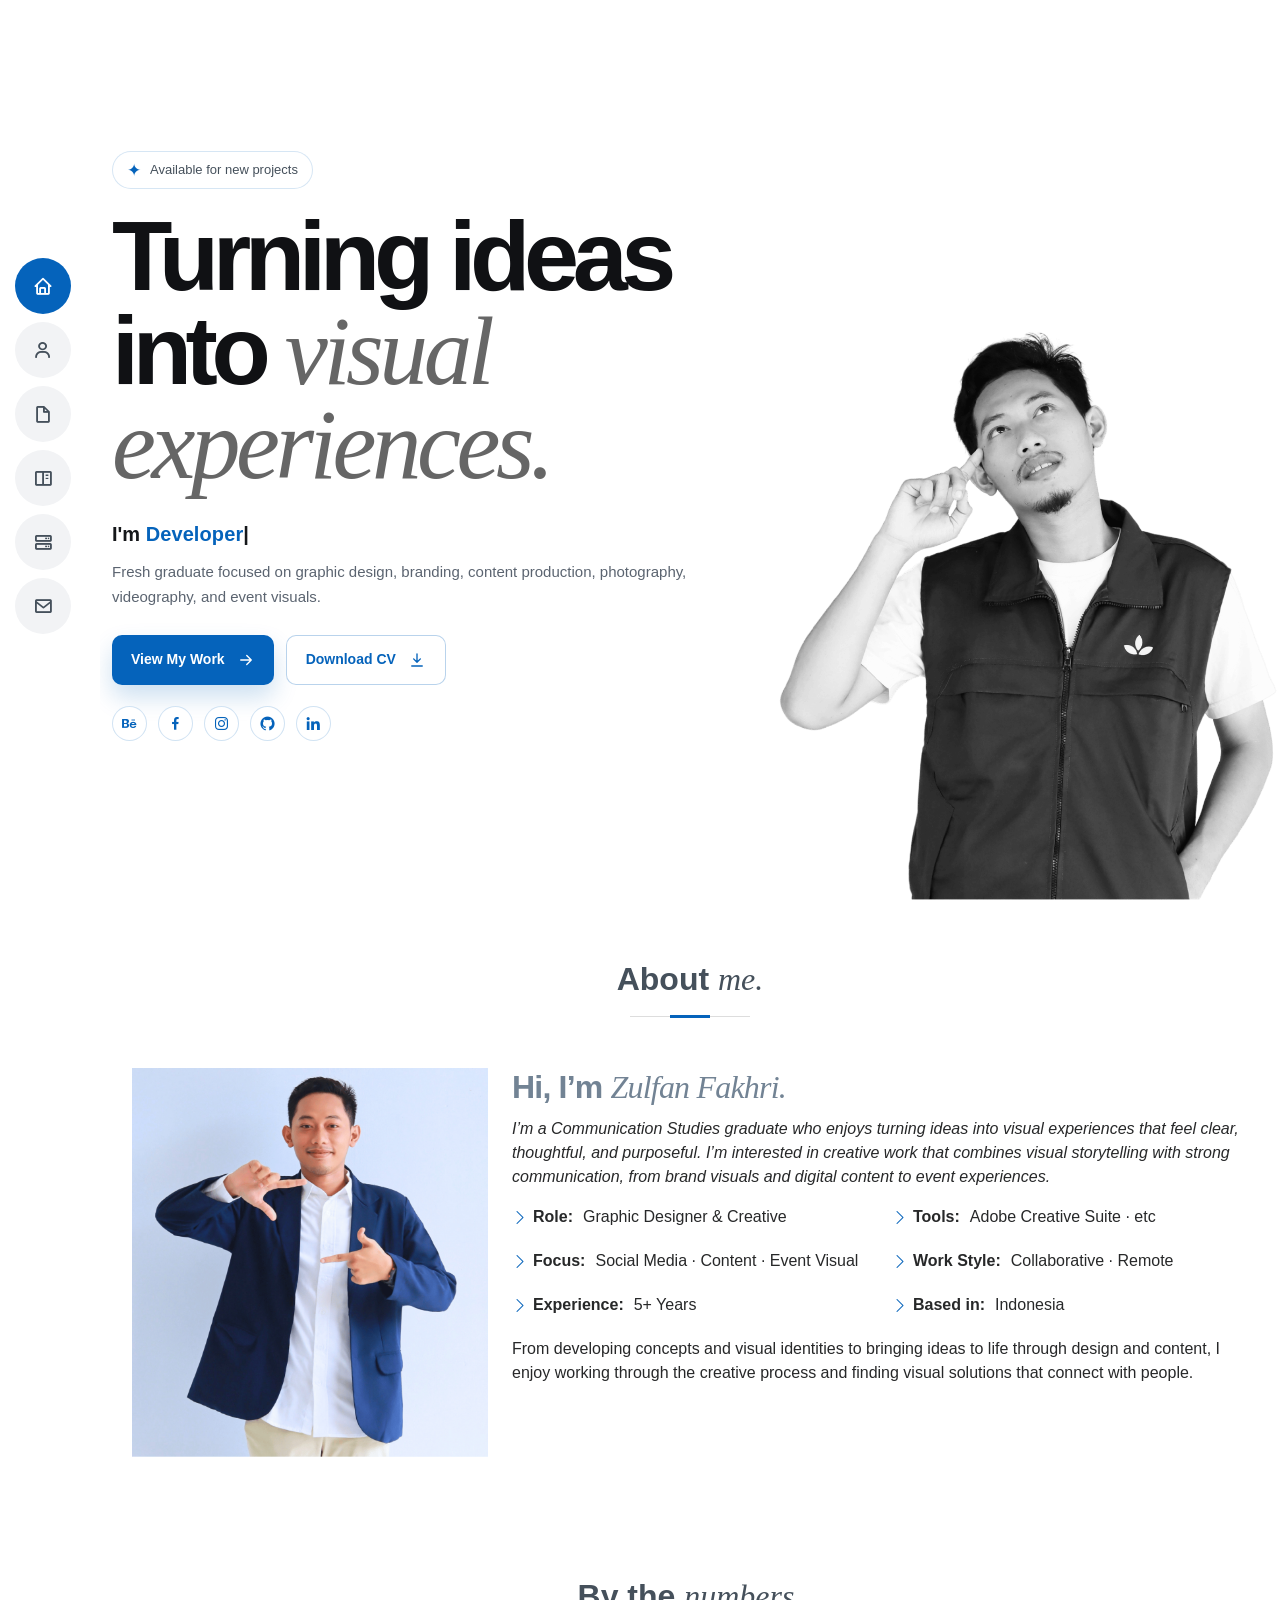
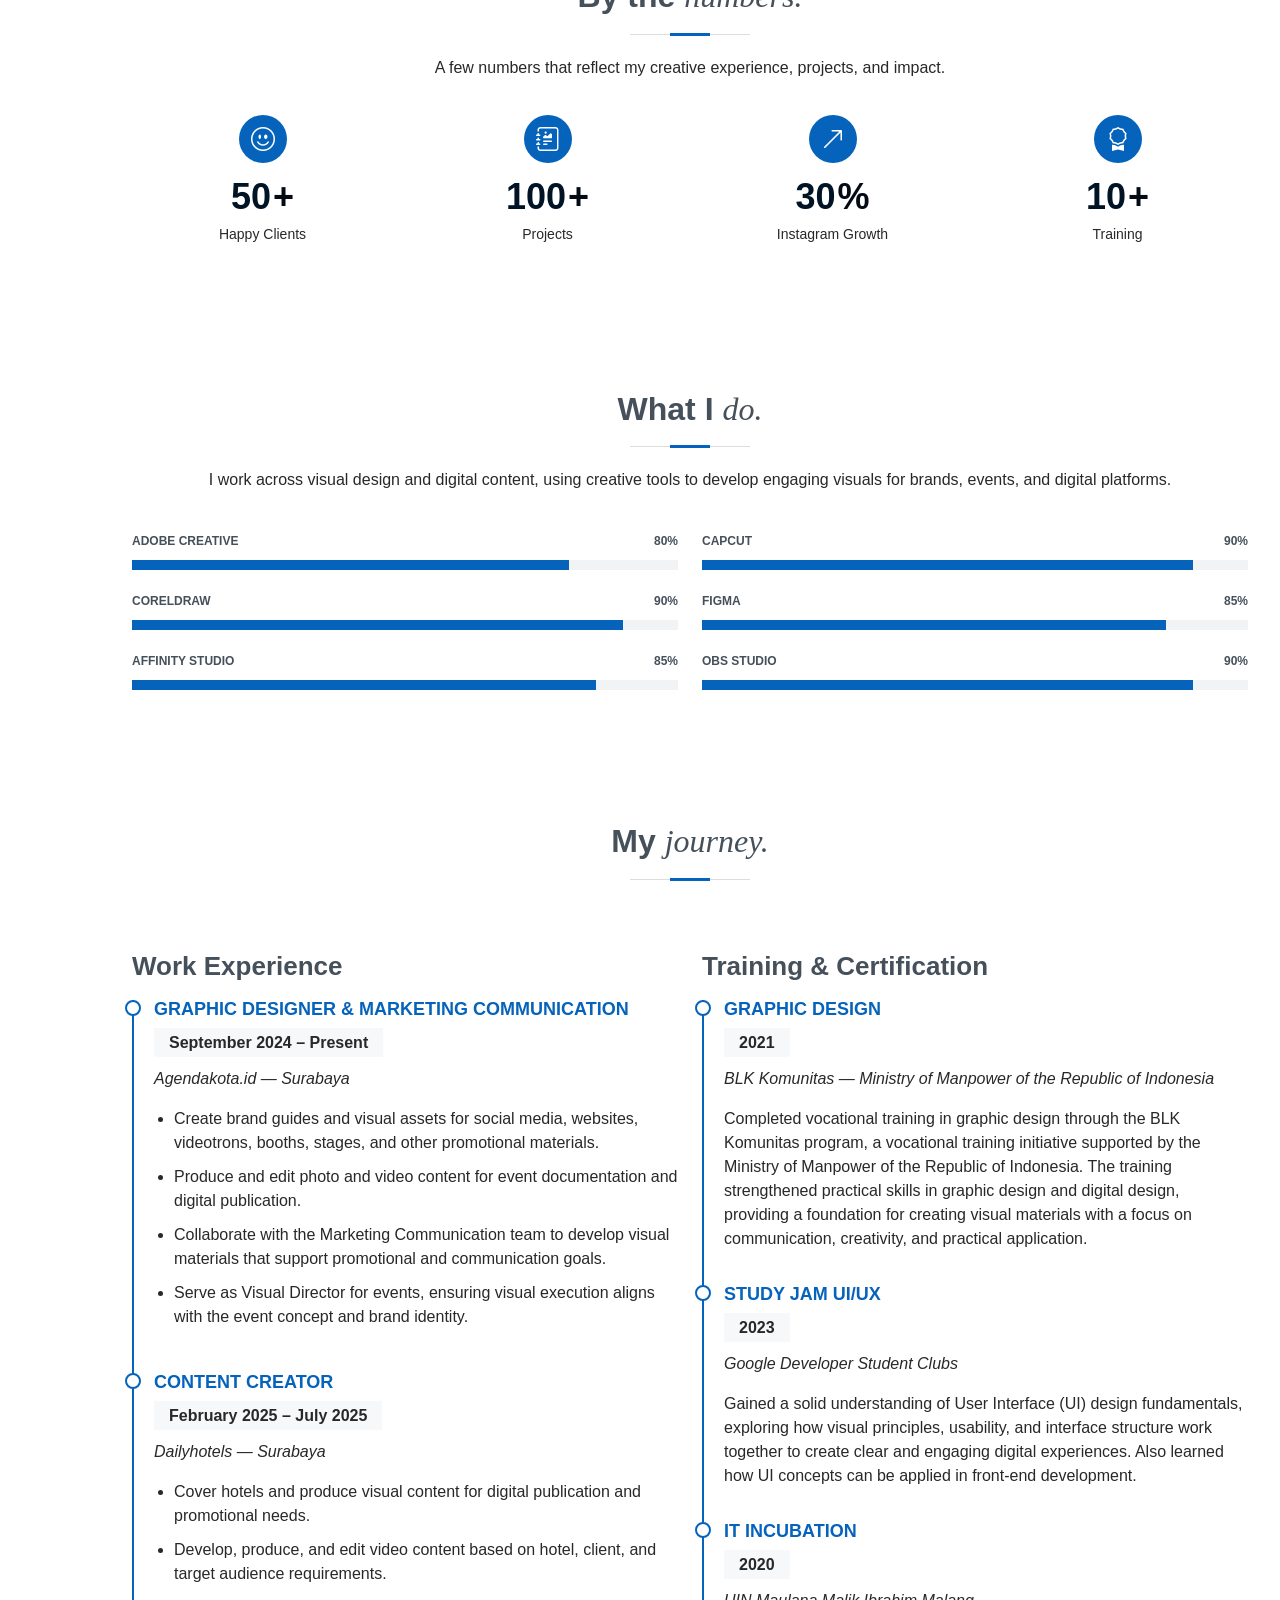
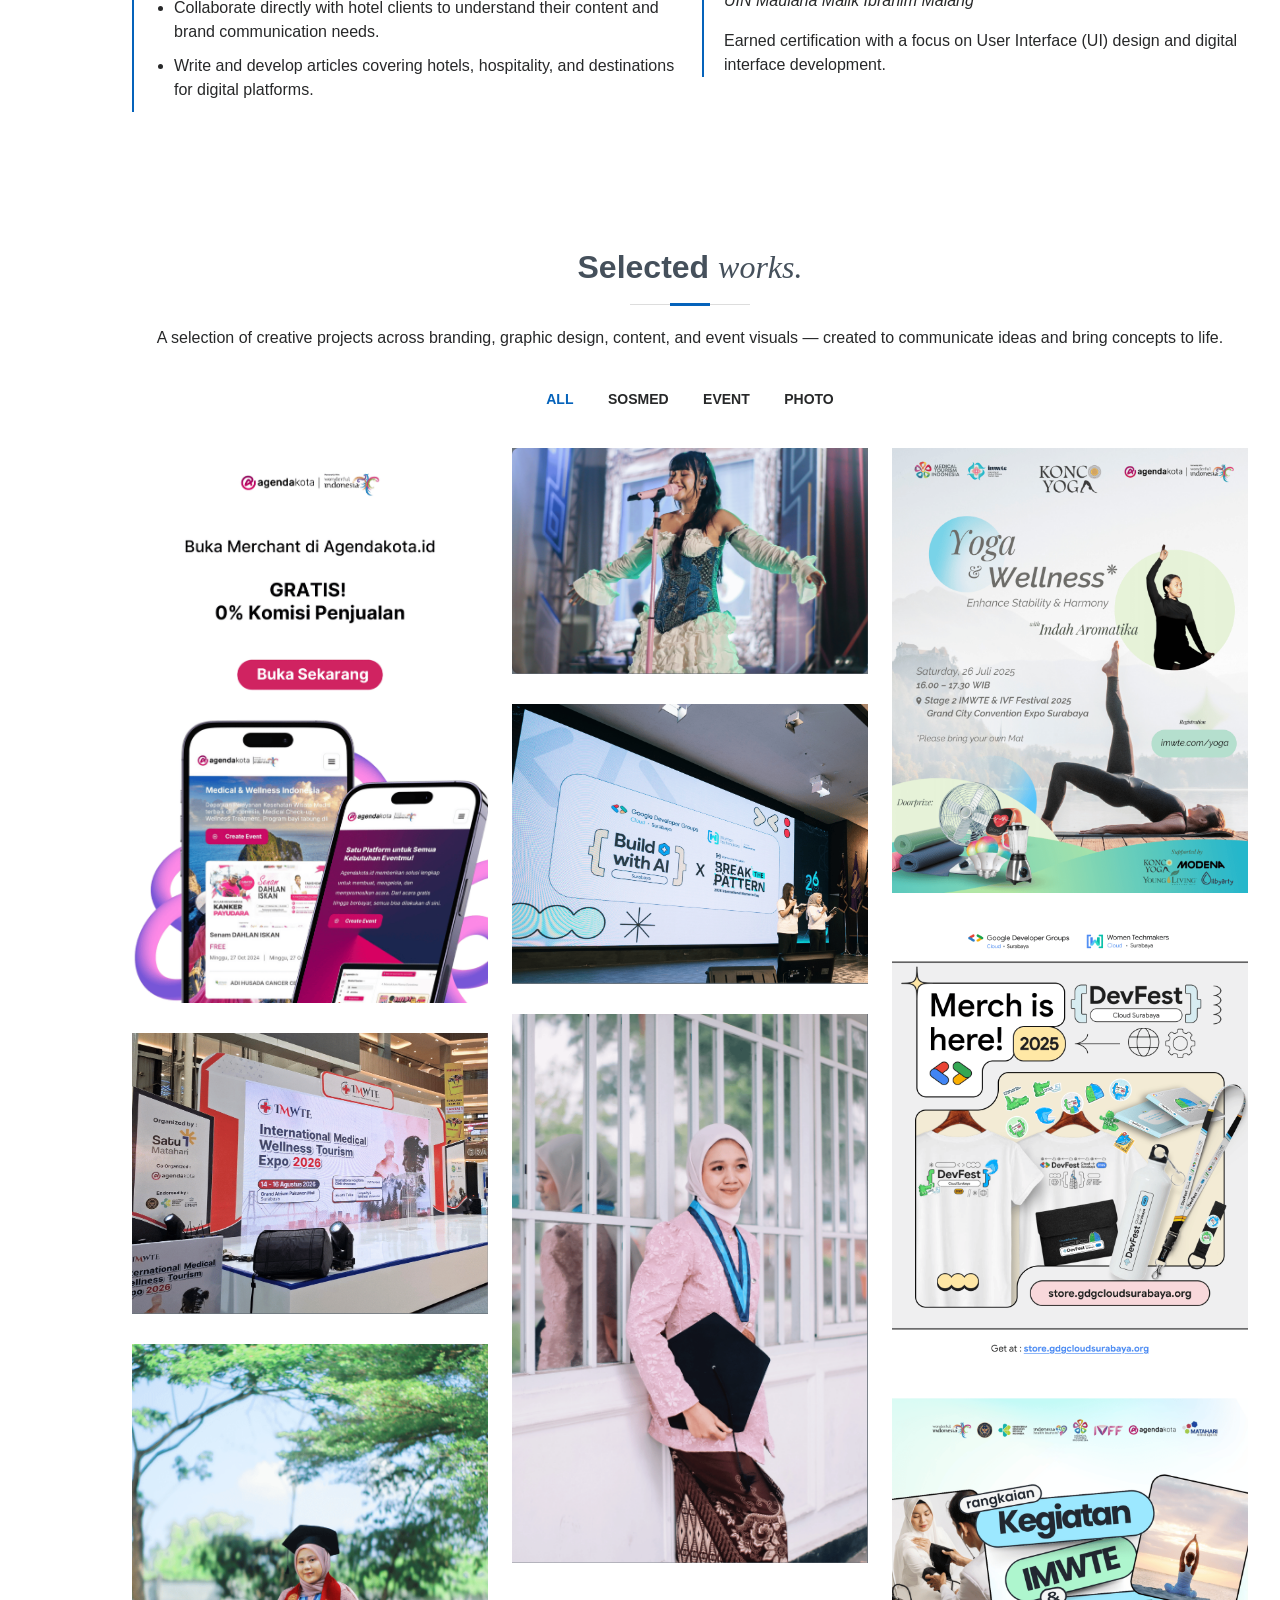
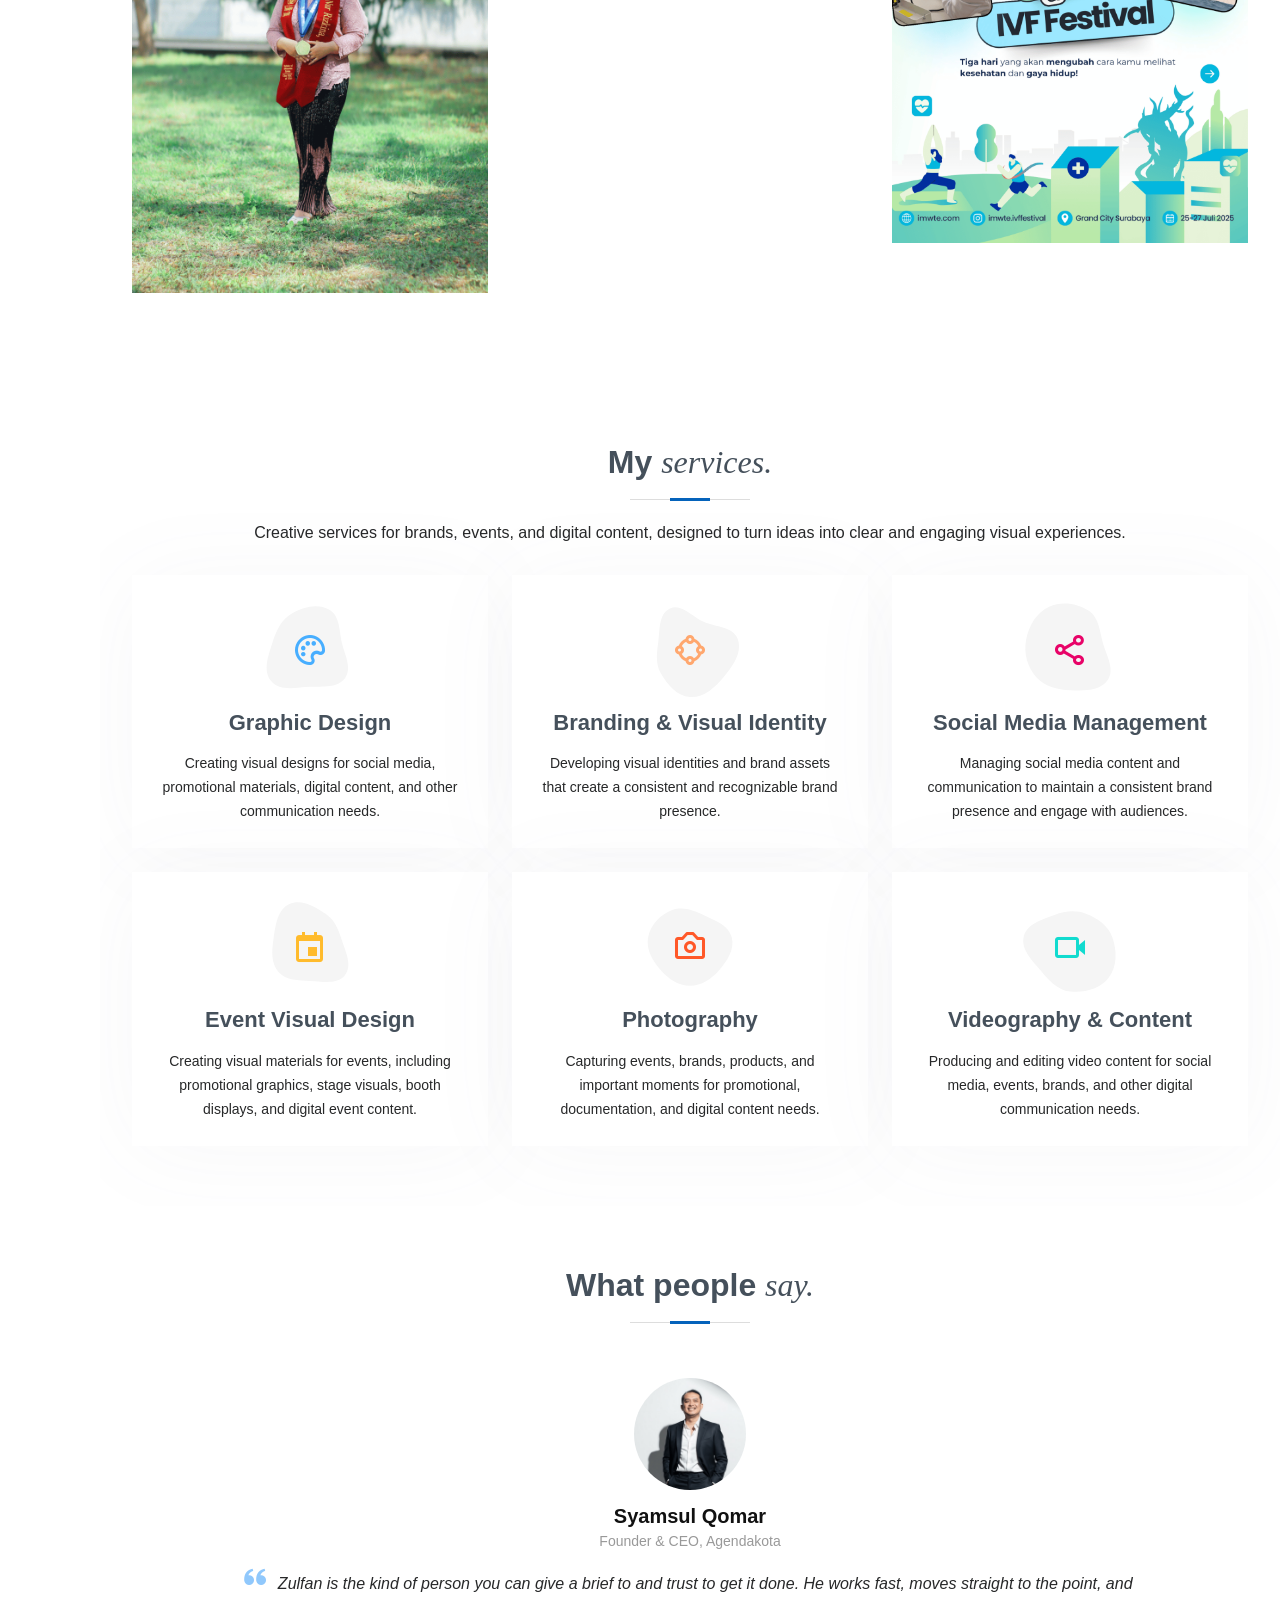
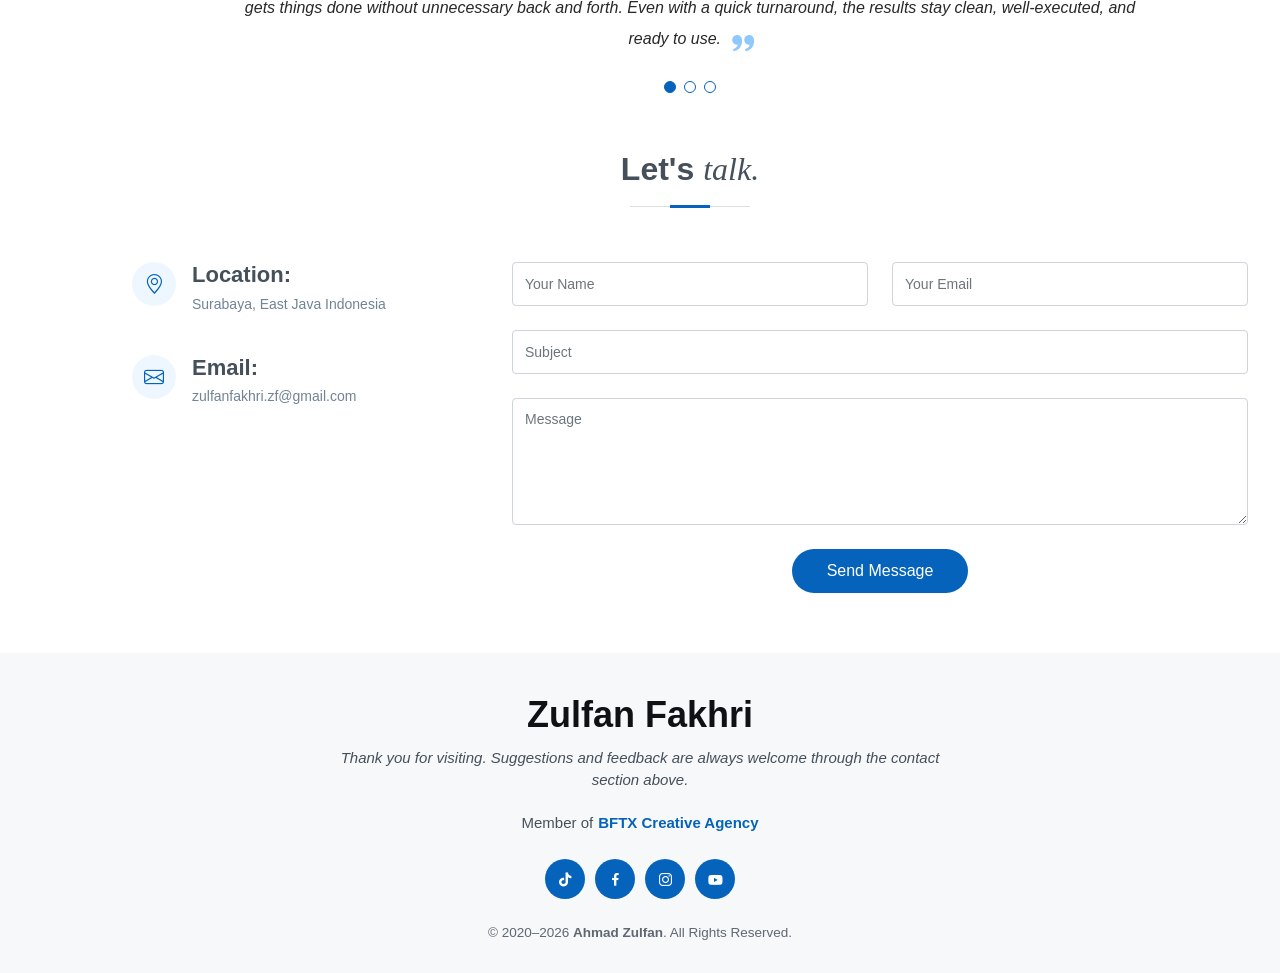
==== commit 9d9f4c17: "Update print statement from 'Hello' to 'Goodbye'" ====
--- a/index.html
+++ b/index.html
@@ -98,7 +98,7 @@
       </div>
 
       <div class="hero-visual">
-        <img src="assets/blur-aura.svg" alt="Blur Aura" class="hero-aura">
+        <img src="assets/blur-aura.png" alt="Blur Aura" class="hero-aura">
         <img src="assets/img/hero.png" alt="Ahmad Zulfan" class="hero-photo">
       </div>
     </div>
--- a/assets/css/style.css
+++ b/assets/css/style.css
@@ -44,6 +44,15 @@
   box-shadow: 0 6px 16px rgba(4, 82, 160, 0.4);
   transform: translateY(-2px);
   color: #fff;
+}
+
+/* ==========================================================
+   DOWNLOAD CV BUTTON — TRANSPARENT BACKGROUND ON MOBILE
+   ========================================================== */
+@media (max-width: 767.98px) {
+  #hero .hero-btn-secondary {
+    background-color: transparent !important; /* Membuat background jadi transparan */
+  }
 }
 
 /*--------------------------------------------------------------
@@ -187,7 +196,6 @@
   height: 56px;
   width: 100%;
   overflow: hidden;
-  transition: 0.3s;
 }
 
 .nav-menu a i,
@@ -620,6 +628,33 @@
 .portfolio-details .portfolio-description h2 { font-size: 26px; font-weight: 700; margin-bottom: 20px; }
 .portfolio-details .portfolio-description p { padding: 0; }
 
+/* ==========================================================
+   PORTFOLIO — CLICK IMAGE + HOVER OVERLAY
+   ========================================================== */
+
+/* Gambar tetap bisa diklik */
+#portfolio .portfolio-wrap > a.portfolio-image-link {
+  display: block;
+  cursor: pointer;
+}
+
+/* Gambar memenuhi area card */
+#portfolio .portfolio-wrap > a.portfolio-image-link img {
+  display: block;
+  width: 100%;
+  cursor: pointer;
+}
+
+/* Overlay informasi tetap muncul saat hover */
+#portfolio .portfolio-wrap .portfolio-info {
+  pointer-events: none;
+}
+
+/* Area overlay tidak menghalangi klik gambar */
+#portfolio .portfolio-wrap::before {
+  pointer-events: none;
+}
+
 /*--------------------------------------------------------------
 # Services
 --------------------------------------------------------------*/
@@ -737,64 +772,114 @@
 @-webkit-keyframes animate-loading { 0% { transform: rotate(0deg); } 100% { transform: rotate(360deg); } }
 @keyframes animate-loading { 0% { transform: rotate(0deg); } 100% { transform: rotate(360deg); } }
 
-/*--------------------------------------------------------------
-# Footer
---------------------------------------------------------------*/
-#footer { background: #f7f8f9; color: #45505b; font-size: 14px; text-align: center; padding: 30px 0; }
-#footer h3 { font-size: 36px; font-weight: 700; position: relative; font-family: "Plus Jakarta Sans", sans-serif; padding: 0; margin: 0 0 15px 0; }
-#footer p { font-size: 15; font-style: italic; padding: 0; margin: 0 0 40px 0; }
-/*--------------------------------------------------------------
-# Footer Social Links
---------------------------------------------------------------*/
+/* ==========================================================
+   FOOTER REDESIGN & RESPONSIVE FIX (MOBILE & DESKTOP)
+   ========================================================== */
+#footer {
+  background: #f7f8f9;
+  color: #45505b;
+  font-size: 14px;
+  text-align: center;
+  padding: 40px 20px 30px; /* Menambah ruang atas & bawah agar tidak terlalu padat */
+  position: relative;
+}
+
+#footer h3 {
+  font-size: clamp(28px, 4vw, 36px); /* Ukuran menyesuaikan layar secara responsif */
+  font-weight: 700;
+  font-family: "Plus Jakarta Sans", sans-serif;
+  margin: 0 0 10px 0;
+  color: #101114;
+}
+
+#footer p {
+  font-size: clamp(14px, 2vw, 15px);
+  font-style: italic;
+  max-width: 600px;
+  margin: 0 auto 20px auto; /* Ditengah dan diberi batas lebar agar rapi di desktop */
+  line-height: 1.5;
+}
+
+#footer .footer-agency {
+  display: flex !important;
+  justify-content: center !important;
+  align-items: center !important;
+  flex-wrap: wrap !important;
+  gap: 5px !important;
+  text-align: center !important;
+  margin: 0 auto 25px auto !important;
+  width: 100% !important;
+  font-size: 15px;
+  font-style: normal;
+}
+
+#footer .footer-agency span {
+  display: inline-block;
+}
+
+#footer .footer-agency a {
+  display: inline-block;
+  color: #0563bb;
+  font-family: "Plus Jakarta Sans", sans-serif;
+  font-weight: 700;
+  text-decoration: none;
+  transition: 0.3s;
+}
+
+#footer .footer-agency a:hover {
+  color: #0678e3;
+}
+
+
+/* Sosmed Icons di Footer */
 #footer .social-links {
   display: flex;
   justify-content: center;
   align-items: center;
   gap: 10px;
-  margin: 0 0 40px 0;
+  margin: 0 0 25px 0;
 }
 
 #footer .social-links a {
-  width: 50px;
-  height: 50px;
-  padding: 0;
-  margin: 0;
-
+  width: 40px;
+  height: 40px;
   display: inline-flex;
   align-items: center;
   justify-content: center;
-
   background: #0563bb;
   color: #fff;
-
   border-radius: 50%;
   text-decoration: none;
-
-  font-size: 20px;
-  line-height: 1;
-
-  transition:
-    transform 0.3s ease,
-    color 0.3s ease,
-    background 0.3s ease,
-    border-color 0.3s ease,
-    box-shadow 0.3s ease;
-}
-
-#footer .social-links a i {
-  display: block;
-  line-height: 1;
-  margin: 0;
-  padding: 0;
-}
-
-/* Hover animation - same feel as Hero */
+  font-size: 17px;
+  transition: transform 0.3s ease, background 0.3s ease, box-shadow 0.3s ease;
+}
+
 #footer .social-links a:hover {
   background: #0678e3;
-  color: #fff;
-  transform: translateY(-4px) scale(1.03);
-  box-shadow: 0 10px 22px rgba(5, 99, 187, 0.20);
-  text-decoration: none;
+  transform: translateY(-3px);
+  box-shadow: 0 6px 15px rgba(5, 99, 187, 0.25);
+}
+
+/* Bagian Copyright agar tidak menabrak tombol back-to-top */
+#footer .copyright {
+  margin: 0 auto;
+  max-width: 800px;
+  padding: 0 40px; /* Memberikan ruang aman di sisi kanan-kiri agar tidak tertutup tombol panah */
+  font-size: 13.5px;
+  opacity: 0.85;
+  line-height: 1.4;
+}
+
+/* Penyesuaian khusus untuk layar HP (Mobile) */
+@media (max-width: 767.98px) {
+  #footer {
+    padding: 35px 15px 45px; /* Menambah ruang bawah di HP */
+  }
+  
+  #footer .copyright {
+    padding: 0 20px;
+    font-size: 12.5px;
+  }
 }
 /*--------------------------------------------------------------
 # Final Landing Page Refinement
@@ -938,26 +1023,6 @@
   margin: 21px 0 0;
 }
 
-/*--------------------------------------------------------------
-# Hero Social Links (Fix Hover Color)
---------------------------------------------------------------*/
-#hero .hero-social-links {
-  display: flex;
-  align-items: center;
-  gap: 11px;
-  margin: 21px 0 0;
-}
-
-/*--------------------------------------------------------------
-# Hero Social Links (Hover: BG #0563bb, Icon Putih)
---------------------------------------------------------------*/
-#hero .hero-social-links {
-  display: flex;
-  align-items: center;
-  gap: 11px;
-  margin: 21px 0 0;
-}
-
 #hero .hero-social-links a {
   width: 35px;
   height: 35px;
@@ -984,19 +1049,23 @@
   border-color: #0563bb !important;    /* Border ikut menyesuaikan */
   transform: translateY(-3px);         /* Efek melayang halus */
 }
-/*--------------------------------------------------------------
-# Blur Aura Styling & Animation with Mouse Follower
+
+/*--------------------------------------------------------------
+# Blur Aura Styling & Animation (Stabil / Tanpa Efek Mouse)
 --------------------------------------------------------------*/
 #hero .hero-aura {
   position: absolute;
-  bottom: -15%;       /* Posisi diturunkan sesuai request sebelumnya */
+  bottom: -15%;       
   left: 50%;
-  /* Menggabungkan centering, efek delay mouse, dan tetap aman untuk animasi pulse */
-  transform: translateX(-50%) translate(var(--mouse-x, 0px), var(--mouse-y, 0px));
+  transform: translateX(-50%);
   width: 140%;
   max-width: 900px;
   z-index: 0;
   pointer-events: none;
+  
+  opacity: 0.85; 
+  filter: drop-shadow(0 0 50px rgba(5, 99, 187, 0.3)); 
+  
   animation: auraPulse 7s ease-in-out infinite alternate;
 }
 
@@ -1004,14 +1073,14 @@
 @media (max-width: 991.98px) {
   #hero .hero-aura {
     bottom: -12%;
-    opacity: 0.45 !important; /* Dibuat transparan pada layar kecil */
-  }
-}
-
-/* Keyframes animasi bergeser pelan / bernafas */
+    opacity: 0.45 !important; 
+  }
+}
+
+/* Keyframes animasi bernafas pelan */
 @keyframes auraPulse {
-  0% { scale: 1; opacity: 1; }
-  100% { scale: 1.08; opacity: 0.8; }
+  0% { scale: 1; opacity: 0.75; }
+  100% { scale: 1.08; opacity: 0.95; }
 }
 
 #hero .hero-photo {
@@ -1155,10 +1224,10 @@
   #hero .hero-visual { position: absolute; bottom: 0; left: 50%; transform: translateX(-50%); width: 100%; height: 100%; max-width: 650px; margin: 0; display: flex; align-items: flex-end; justify-content: center; z-index: 1; pointer-events: none; }
   #hero .hero-photo { display: block; width: auto; max-width: 100%; height: auto; max-height: clamp(450px, 60vh, 700px); object-fit: contain; object-position: center bottom; opacity: 0.35 !important; filter: drop-shadow(0 16px 32px rgba(90,55,45,.14)); }
   
-  /* Transparansi dan penyesuaian posisi untuk versi Tablet/Mobile (Update Baru) */
+  /* Transparansi dan penyesuaian posisi untuk versi Tablet/Mobile */
   #hero .hero-aura {
     bottom: -12%;
-    opacity: 0.45 !important; /* Sengaja ditransparankan pada tablet / mobile */
+    opacity: 0.45 !important; 
   }
 }
 
@@ -1248,6 +1317,37 @@
   font-weight: 400;
 }
 
+/* ==========================================================
+   SERVICES SECTION — REDUCE MOBILE SPACING
+   ========================================================== */
+@media (max-width: 767.98px) {
+  #services {
+    padding-top: 30px !important;    /* Memangkas ruang kosong di atas section services */
+    padding-bottom: 40px !important;
+  }
+
+  #services .section-title {
+    padding-bottom: 15px !important; /* Memperpendek jarak dari teks deskripsi ke card layanan */
+    margin-bottom: 0 !important;
+  }
+
+  #services .section-title p {
+    margin-bottom: 0 !important;
+  }
+}
+
+/* ==========================================================
+   RESUME ITEM TITLE — MOBILE FONT SIZE ADJUSTMENT
+   ========================================================== */
+@media (max-width: 767.98px) {
+  #resume .resume-item h4 {
+    font-size: 15px !important;    /* Mengecilkan ukuran font judul jabatan di HP */
+    line-height: 1.3 !important;   /* Merapikan jarak antar baris teks */
+    letter-spacing: -0.2px;
+  }
+}
+
+
 /*--------------------------------------------------------------
 # About Name
 --------------------------------------------------------------*/
@@ -1344,4 +1444,240 @@
 
 #footer .footer-agency a:hover {
   color: #0678e3;
-}+}
+
+/* ==========================================================
+   PORTFOLIO FILTER & ULTRA-COMPACT 1-COLUMN IMAGES (MOBILE)
+   ========================================================== */
+@media (max-width: 767.98px) {
+  
+  /* Paksa bagian kolom luar menjadi rata tengah absolut */
+  #portfolio .row {
+    display: flex !important;
+    justify-content: center !important;
+  }
+
+  #portfolio .col-lg-12 {
+    display: block !important;
+    text-align: center !important;
+    width: 100% !important;
+    max-width: 100% !important;
+    padding: 0 !important;
+    margin: 0 !important;
+  }
+
+  /* Kapsul abu-abu menu filter */
+  #portfolio #portfolio-flters {
+    display: inline-flex !important;
+    flex-direction: row !important;
+    flex-wrap: nowrap !important;
+    justify-content: center !important;
+    align-items: center !important;
+    
+    width: max-content !important;
+    max-width: 95% !important;
+    
+    margin: 0 auto 15px auto !important;
+    padding: 4px 6px !important;
+    background: #f2f3f5 !important;
+    border-radius: 50px !important;
+    list-style: none !important;
+    text-align: center !important;
+  }
+
+  /* Tombol menu filter */
+  #portfolio #portfolio-flters li {
+    display: inline-block !important;
+    padding: 7px clamp(6px, 2vw, 12px) !important;
+    margin: 0 !important;
+    
+    font-size: clamp(10px, 2.8vw, 12px) !important;
+    font-weight: 600 !important;
+    line-height: 1 !important;
+    white-space: nowrap !important;
+    border-radius: 50px !important;
+  }
+
+  /* ==========================================================
+     FOTO PORTFOLIO: SUPER RAPAT 1 KOLOM
+     ========================================================== */
+  #portfolio {
+    padding-top: 20px !important;   
+    padding-bottom: 20px !important; 
+  }
+
+  #portfolio .section-title {
+    margin-bottom: 10px !important;  
+  }
+
+  #portfolio .portfolio-container {
+    display: flex !important;
+    flex-direction: column !important;
+    gap: 8px !important;            /* Mengatur jarak antar foto jadi sangat rapat (hanya 8px) */
+  }
+  
+  #portfolio .portfolio-container .portfolio-item {
+    flex: none !important;
+    width: 100% !important;
+    max-width: 100% !important;
+    margin-bottom: 0 !important;    /* Reset margin bawah */
+    padding: 0 !important;          /* Hilangkan padding bawaan kolom */
+  }
+  
+  #portfolio .portfolio-wrap {
+    width: 100% !important;
+    margin: 0 !important;
+  }
+
+  #portfolio .portfolio-wrap img {
+    width: 100% !important;
+    height: auto !important;
+    display: block !important;
+  }
+}
+
+/* ==========================================================
+   PORTFOLIO STRICT VERTICAL SPACING FIX (MOBILE)
+   ========================================================== */
+@media (max-width: 767.98px) {
+  
+  /* Matikan sistem grid absolut Isotope di HP, ubah jadi tumpukan ke bawah */
+  #portfolio .portfolio-container {
+    position: static !important;
+    height: auto !important;
+    display: block !important;
+  }
+
+  /* Mengatur card foto agar menjadi 1 kolom penuh ke bawah */
+  #portfolio .portfolio-container .portfolio-item {
+    position: static !important;
+    transform: none !important;
+    float: none !important;
+    
+    width: 100% !important;
+    max-width: 100% !important;
+    
+    /* ATUR JARAK ATAS-BAWAH DI SINI */
+    margin-bottom: 12px !important; /* Ganti angka ini: 8px (sangat rapat), 12px (pas), atau 16px (sedang) */
+    padding: 0 !important;
+  }
+
+  #portfolio .portfolio-wrap {
+    width: 100% !important;
+    margin: 0 !important;
+  }
+
+  #portfolio .portfolio-wrap img {
+    width: 100% !important;
+    height: auto !important;
+    display: block !important;
+  }
+}
+
+/* ==========================================================
+   PORTFOLIO SPACING & PADDING FIX (MOBILE)
+   ========================================================== */
+@media (max-width: 767.98px) {
+  
+  /* Matikan grid absolut Isotope di HP agar rapi ke bawah */
+  #portfolio .portfolio-container {
+    position: static !important;
+    height: auto !important;
+    display: block !important;
+  }
+
+  /* Mengatur card foto: ada jarak kiri-kanan & jarak atas-bawah */
+  #portfolio .portfolio-container .portfolio-item {
+    position: static !important;
+    transform: none !important;
+    float: none !important;
+    
+    width: 100% !important;
+    max-width: 100% !important;
+    
+    /* Jarak kiri & kanan agar foto tidak mentok ke pinggir layar HP */
+    padding-left: 15px !important;
+    padding-right: 15px !important;
+    
+    /* Jarak atas-bawah (vertikal) antar foto */
+    margin-bottom: 14px !important; 
+  }
+
+  #portfolio .portfolio-wrap {
+    width: 100% !important;
+    margin: 0 !important;
+    border-radius: 8px !important; /* Opsional: membuat sudut foto sedikit melengkung rapi */
+    overflow: hidden !important;
+  }
+
+  #portfolio .portfolio-wrap img {
+    width: 100% !important;
+    height: auto !important;
+    display: block !important;
+  }
+}
+
+/* ==========================================================
+   FIX HERO VISUAL POSITION ON MOBILE (NOT TOO LOW)
+   ========================================================== */
+@media (max-width: 991.98px) {
+  /* 1. Hentikan layout loop penyebab ngelag tapi pertahankan struktur */
+  #hero {
+    height: auto !important;
+    min-height: 100vh !important;
+  }
+  
+  #hero .hero-shell,
+  #hero .hero-container {
+    height: auto !important;
+    min-height: unset !important;
+  }
+
+  #hero .hero-container {
+    padding-top: 100px !important;
+    padding-bottom: 50px !important;
+  }
+
+  /* 2. Kembalikan posisi foto agar tidak terlalu ke bawah, tetap proporsional */
+  #hero .hero-visual {
+    position: relative !important;
+    width: 100% !important;
+    height: 280px !important; /* Batasi tinggi area foto di HP agar pas */
+    left: auto !important;
+    transform: none !important;
+    margin-top: 20px !important;
+  }
+
+  #hero .hero-photo {
+    height: 100% !important;
+    max-height: 280px !important;
+    object-position: center top !important;
+    opacity: 0.85 !important; /* Agar lebih jelas tapi tetap ringan */
+  }
+}
+
+/* ==========================================================
+   OPTIMASI ANTI-LAG / ANTI-PANAS KHUSUS MOBILE
+   ========================================================== */
+@media (max-width: 991.98px) {
+  /* Matikan efek blur berat yang bikin GPU HP kerja keras */
+  .mobile-nav-toggle {
+    backdrop-filter: none !important;
+    -webkit-backdrop-filter: none !important;
+    background: #ffffff !important;
+  }
+
+  /* Matikan bayangan kompleks di card */
+  .services .icon-box,
+  .facts .count-box,
+  .portfolio .portfolio-wrap {
+    box-shadow: 0 2px 8px rgba(0, 0, 0, 0.05) !important;
+  }
+
+  /* Matikan animasi AOS di HP jika masih berat */
+  [data-aos] {
+    opacity: 1 !important;
+    transform: none !important;
+    transition: none !important;
+  }
+}
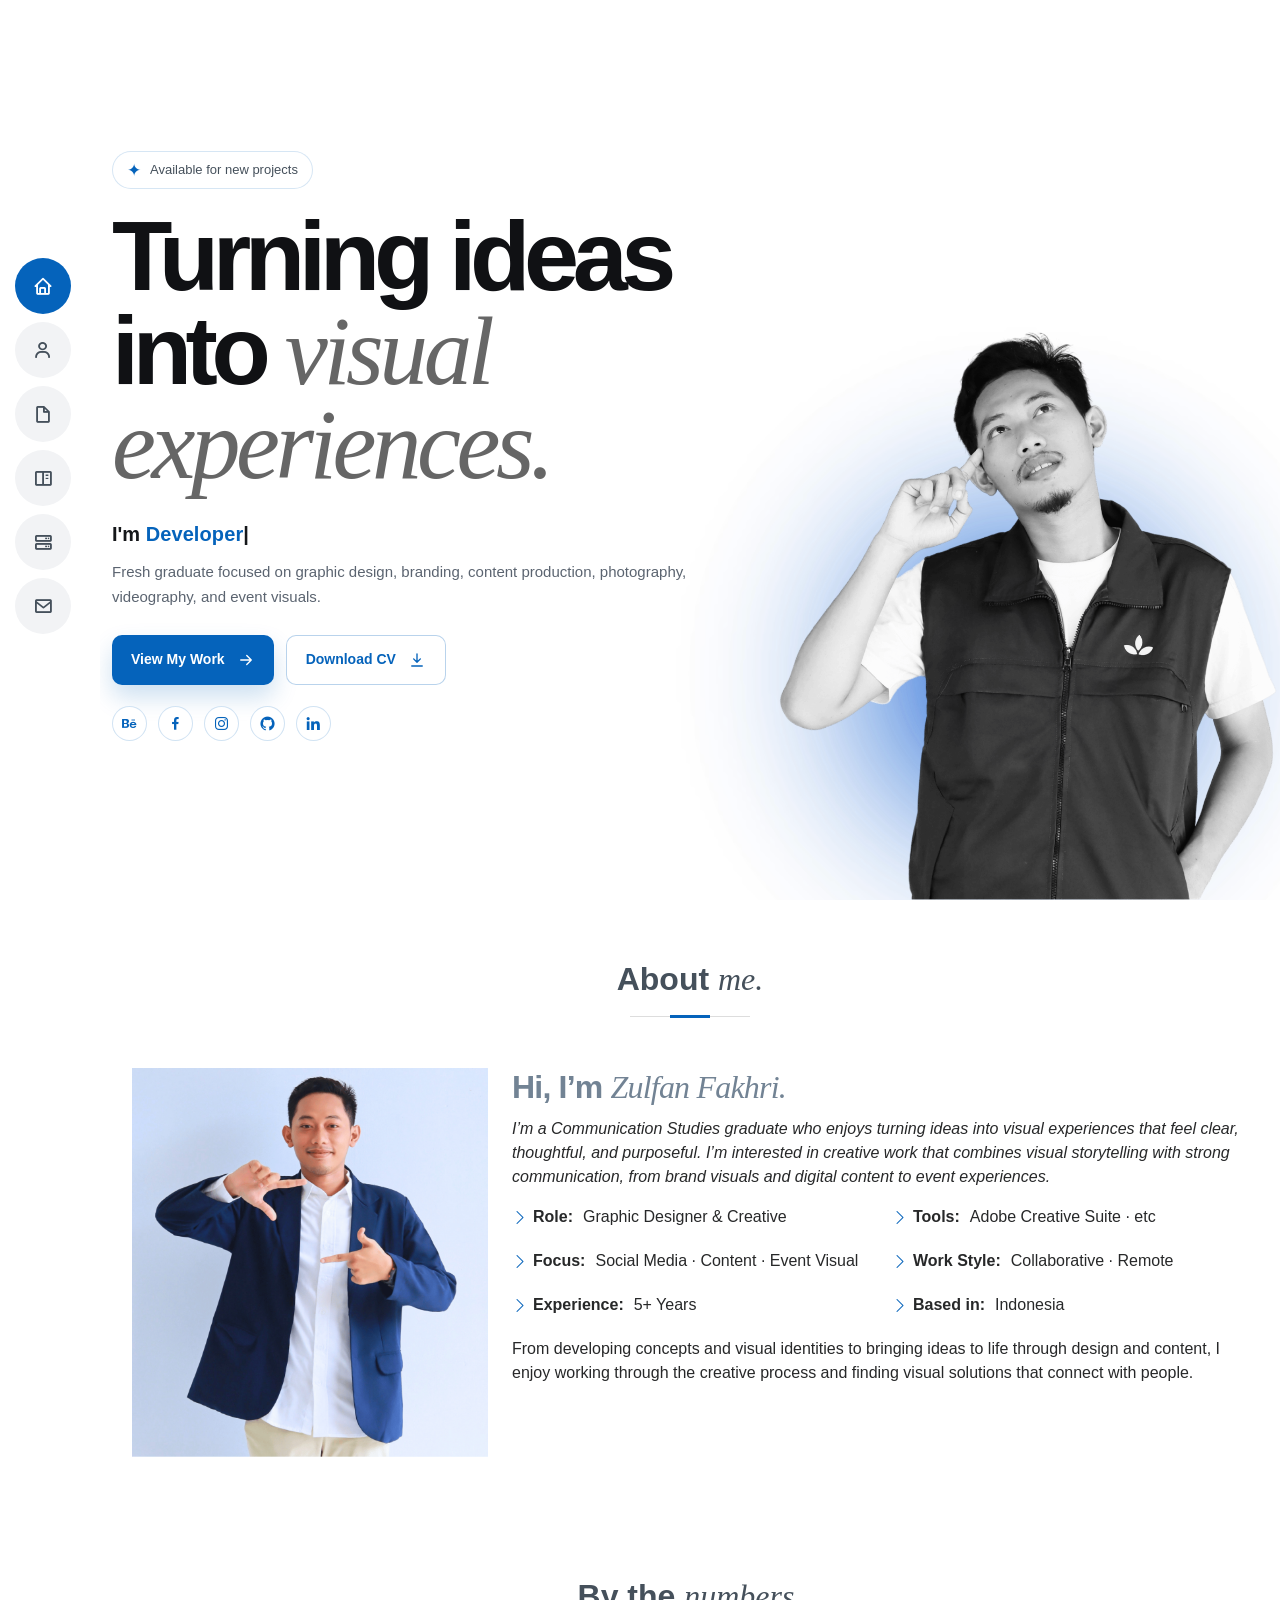
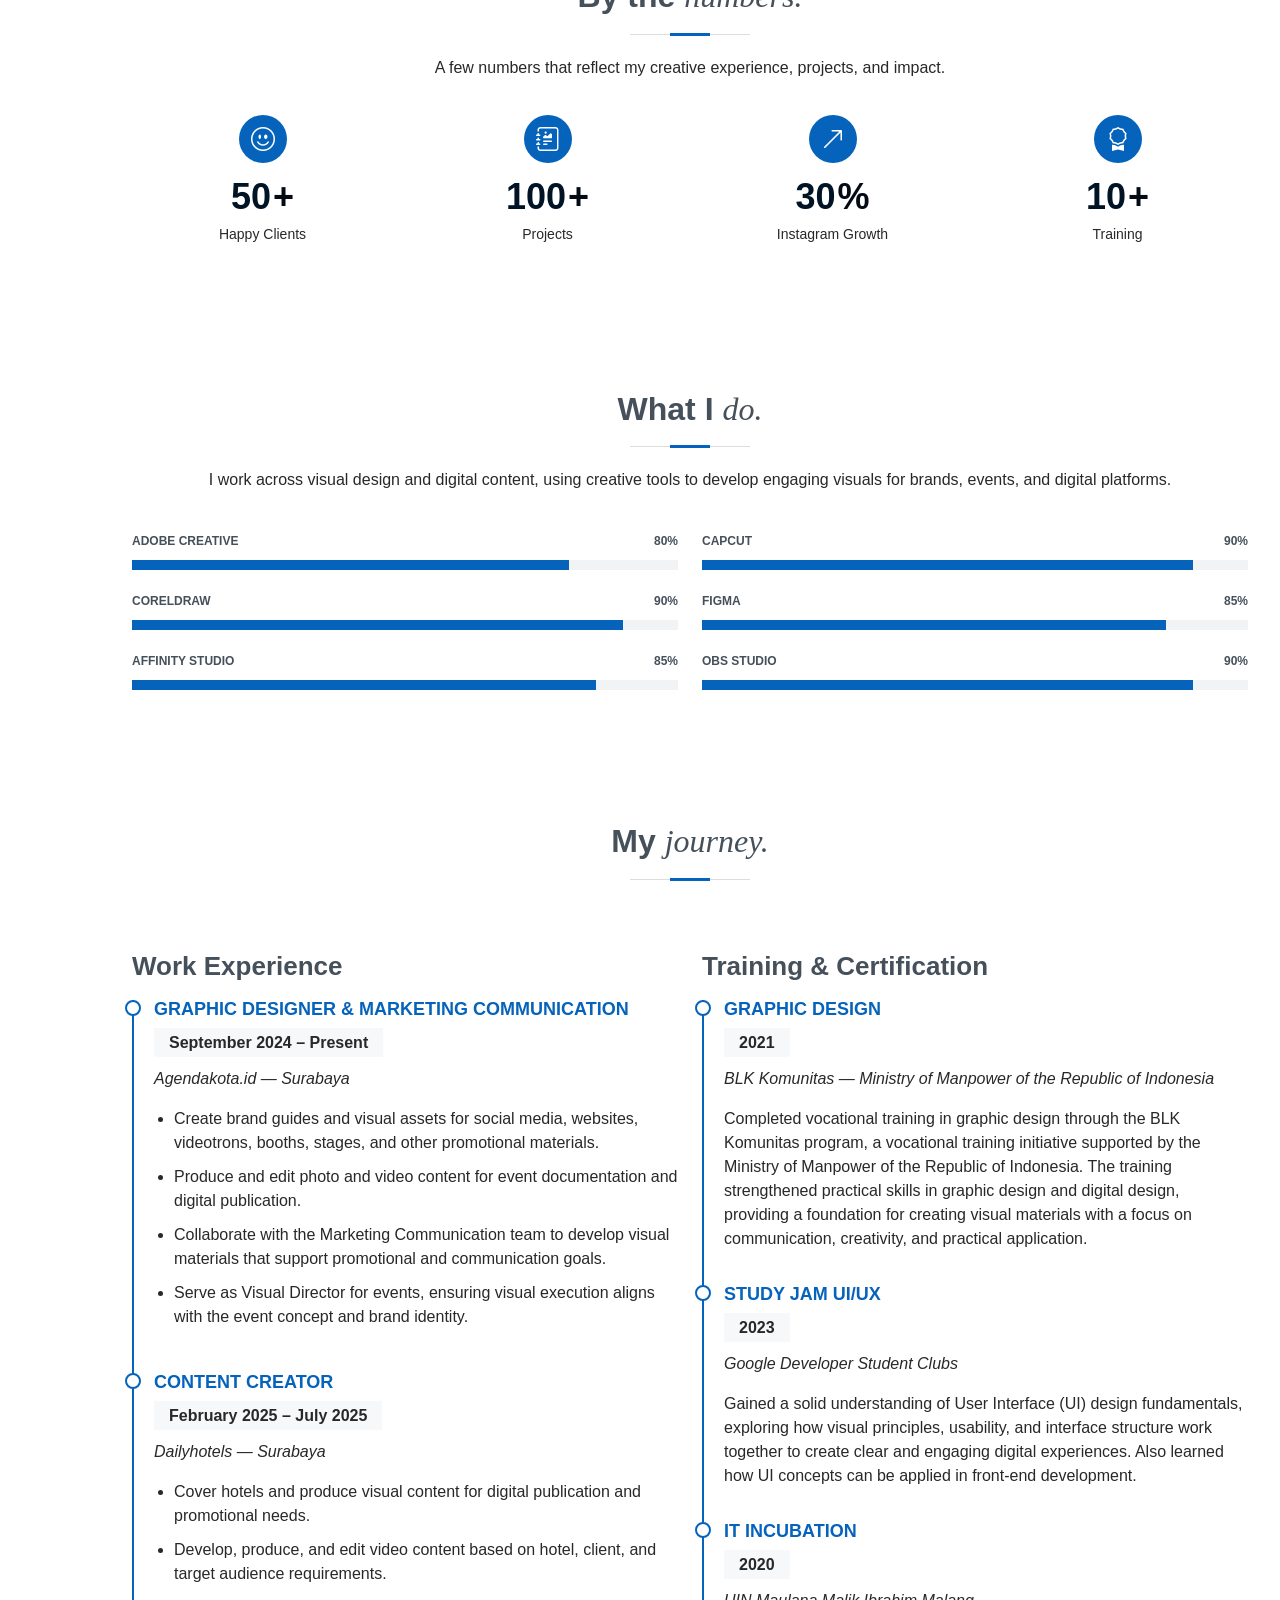
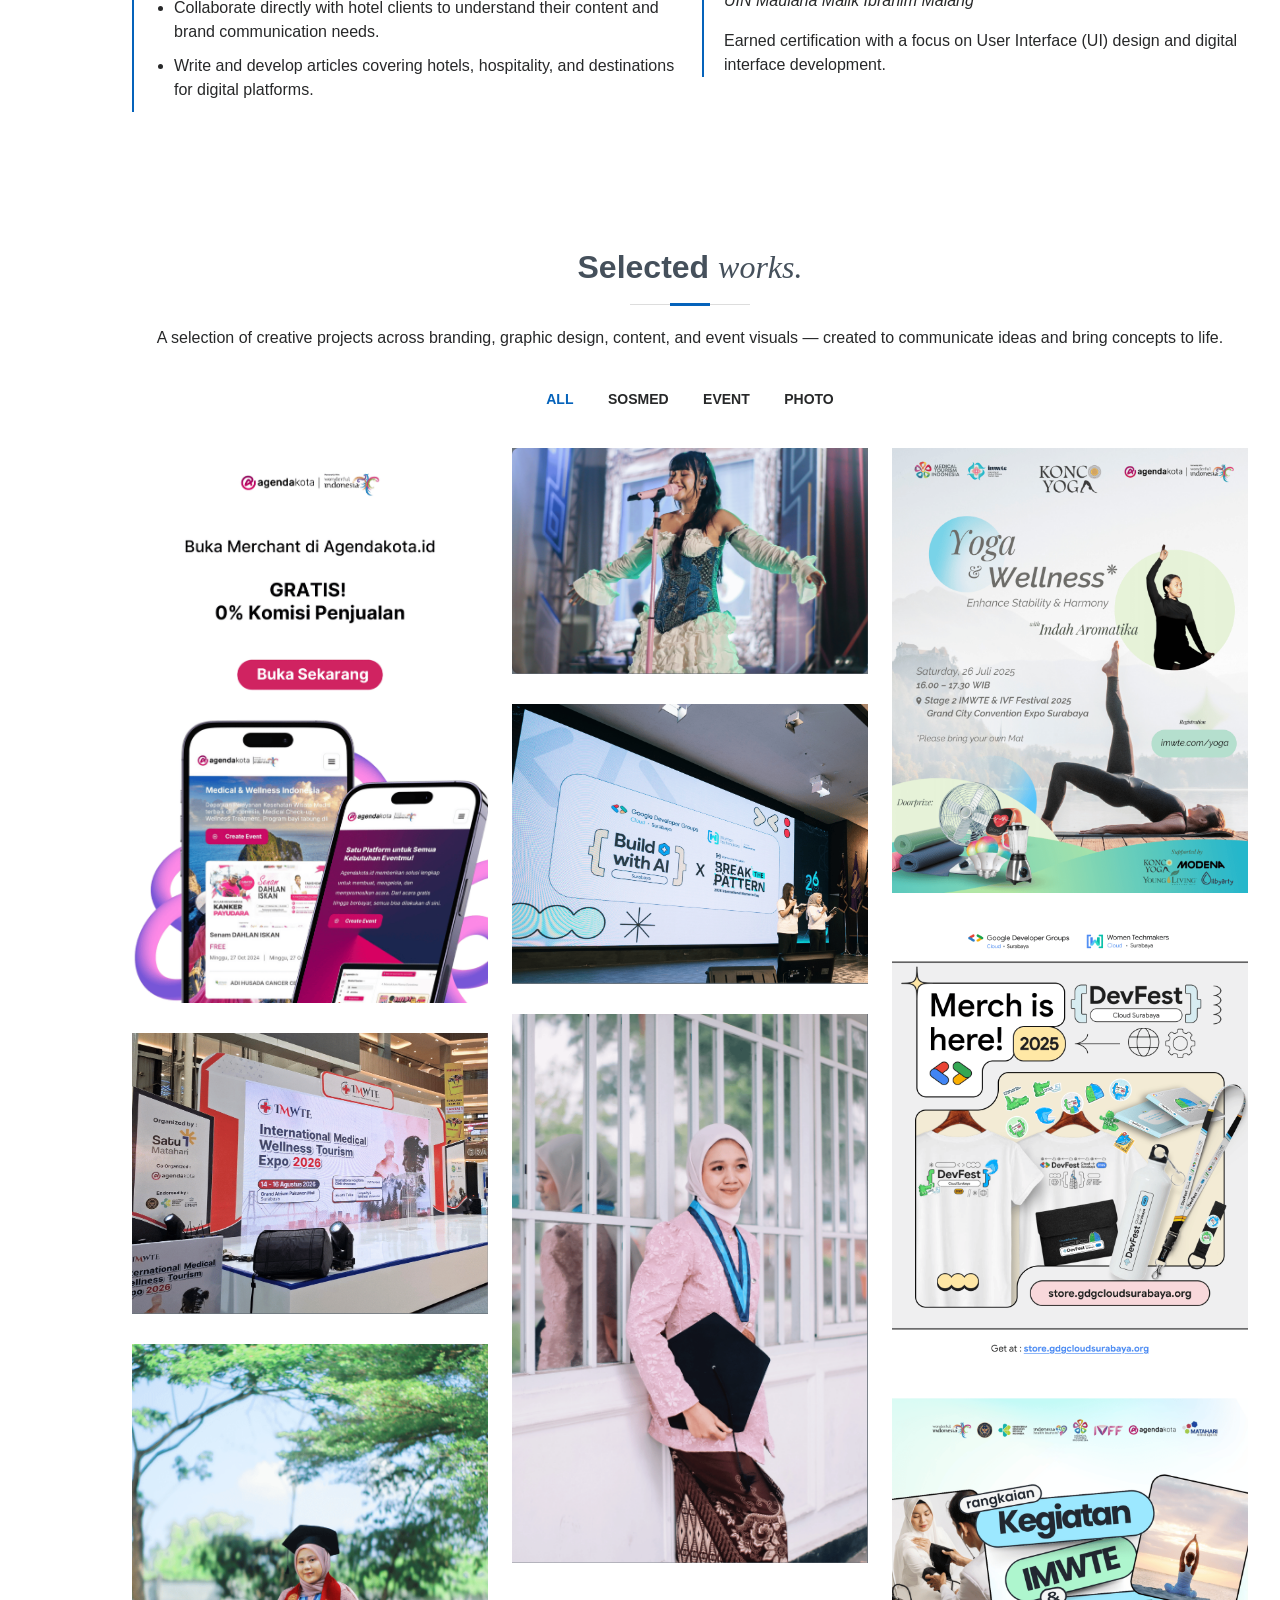
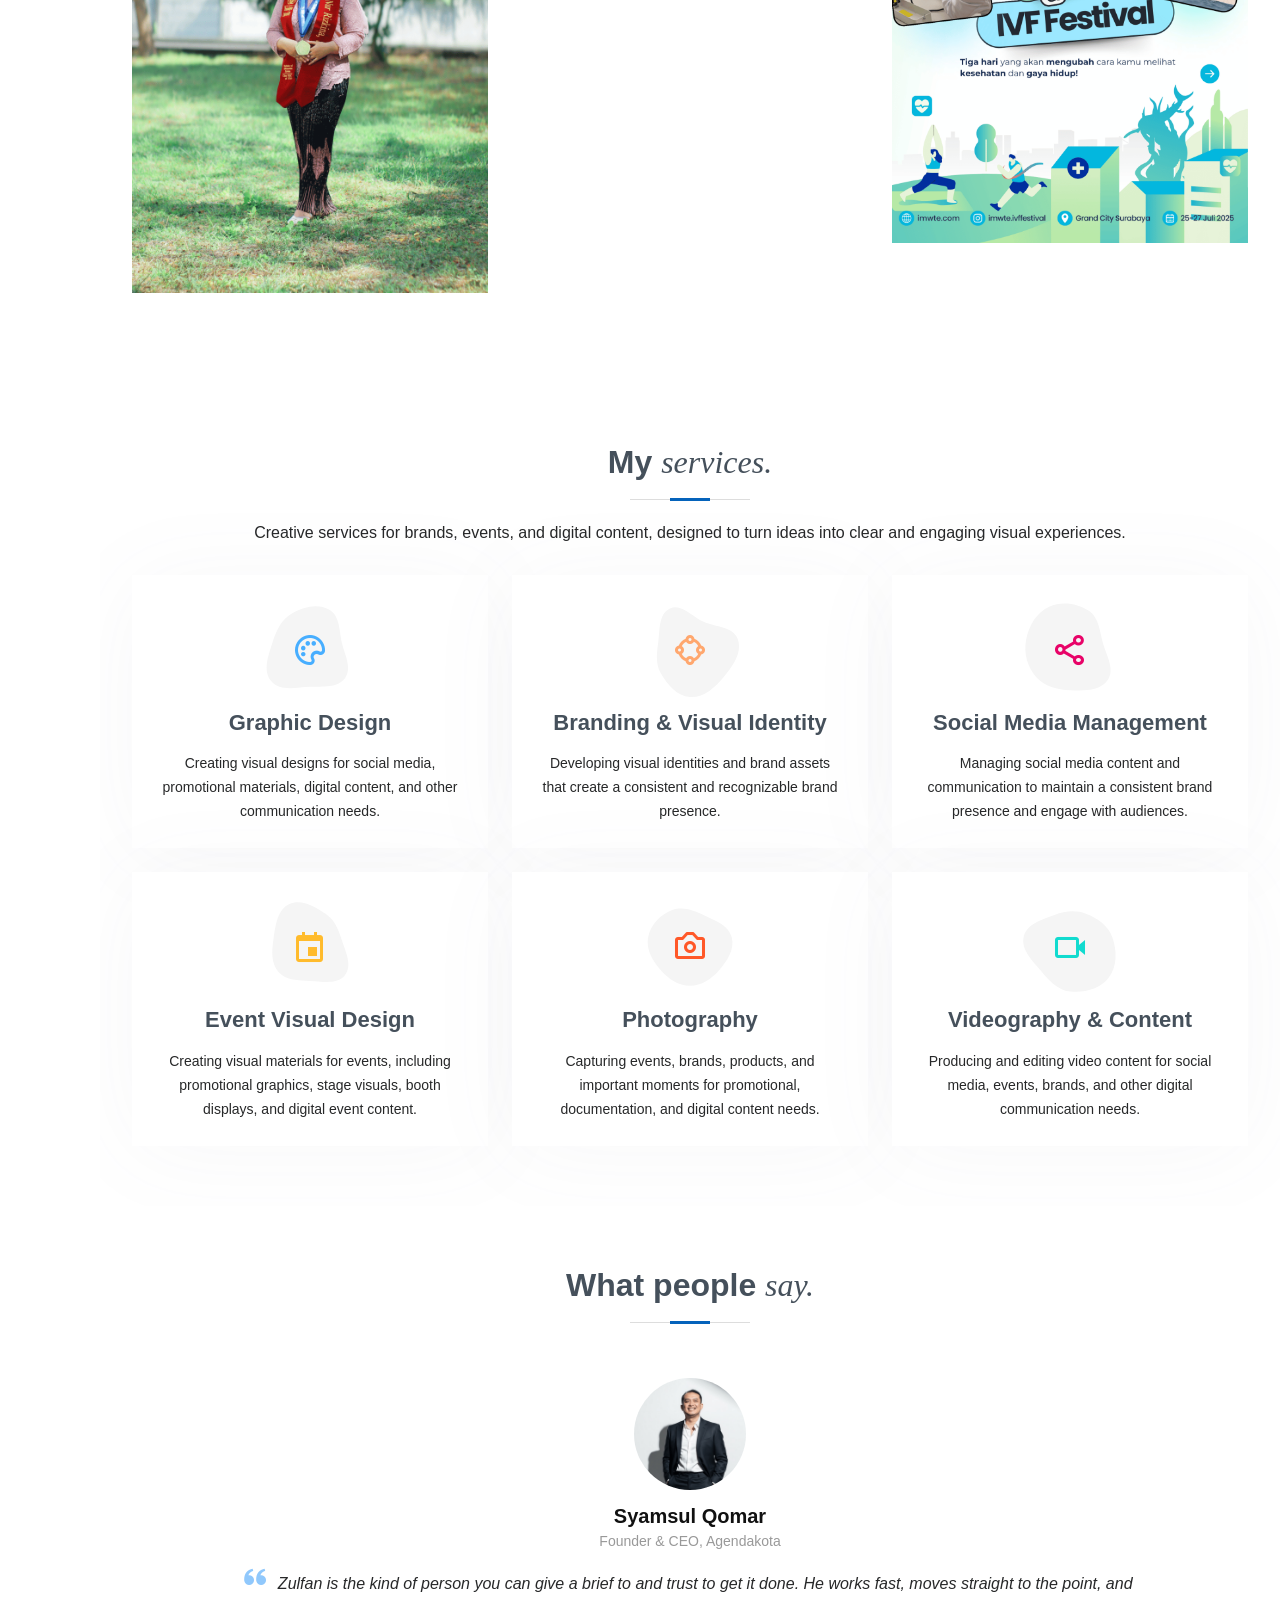
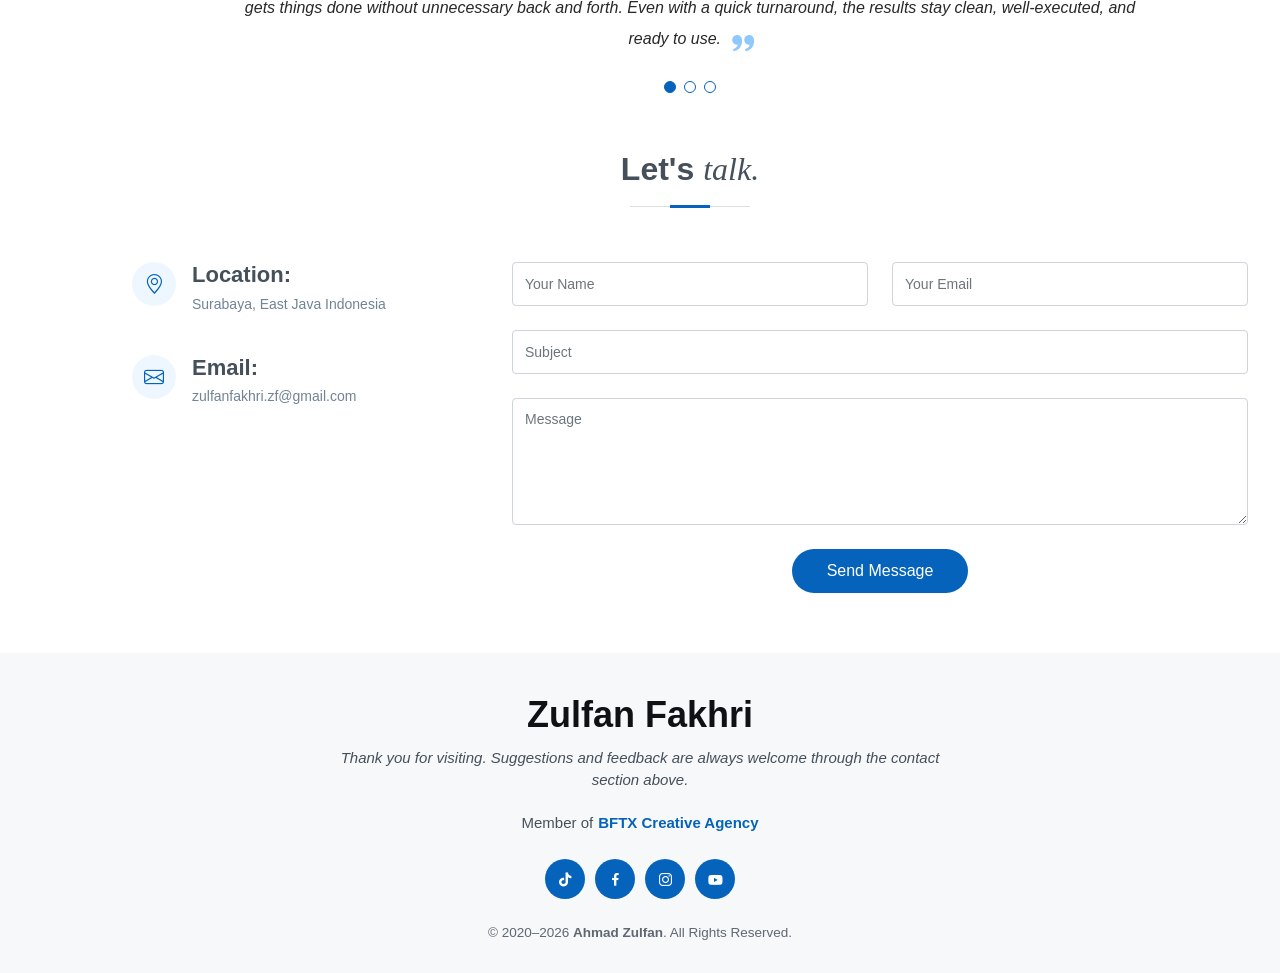
==== commit 7e90192b: "Update index.html" ====
--- a/index.html
+++ b/index.html
@@ -98,7 +98,7 @@
       </div>
 
       <div class="hero-visual">
-        <img src="assets/blur-aura.png" alt="Blur Aura" class="hero-aura">
+        <img src="assets/hero-aura.png" alt="Blur Aura" class="hero-aura">
         <img src="assets/img/hero.png" alt="Ahmad Zulfan" class="hero-photo">
       </div>
     </div>
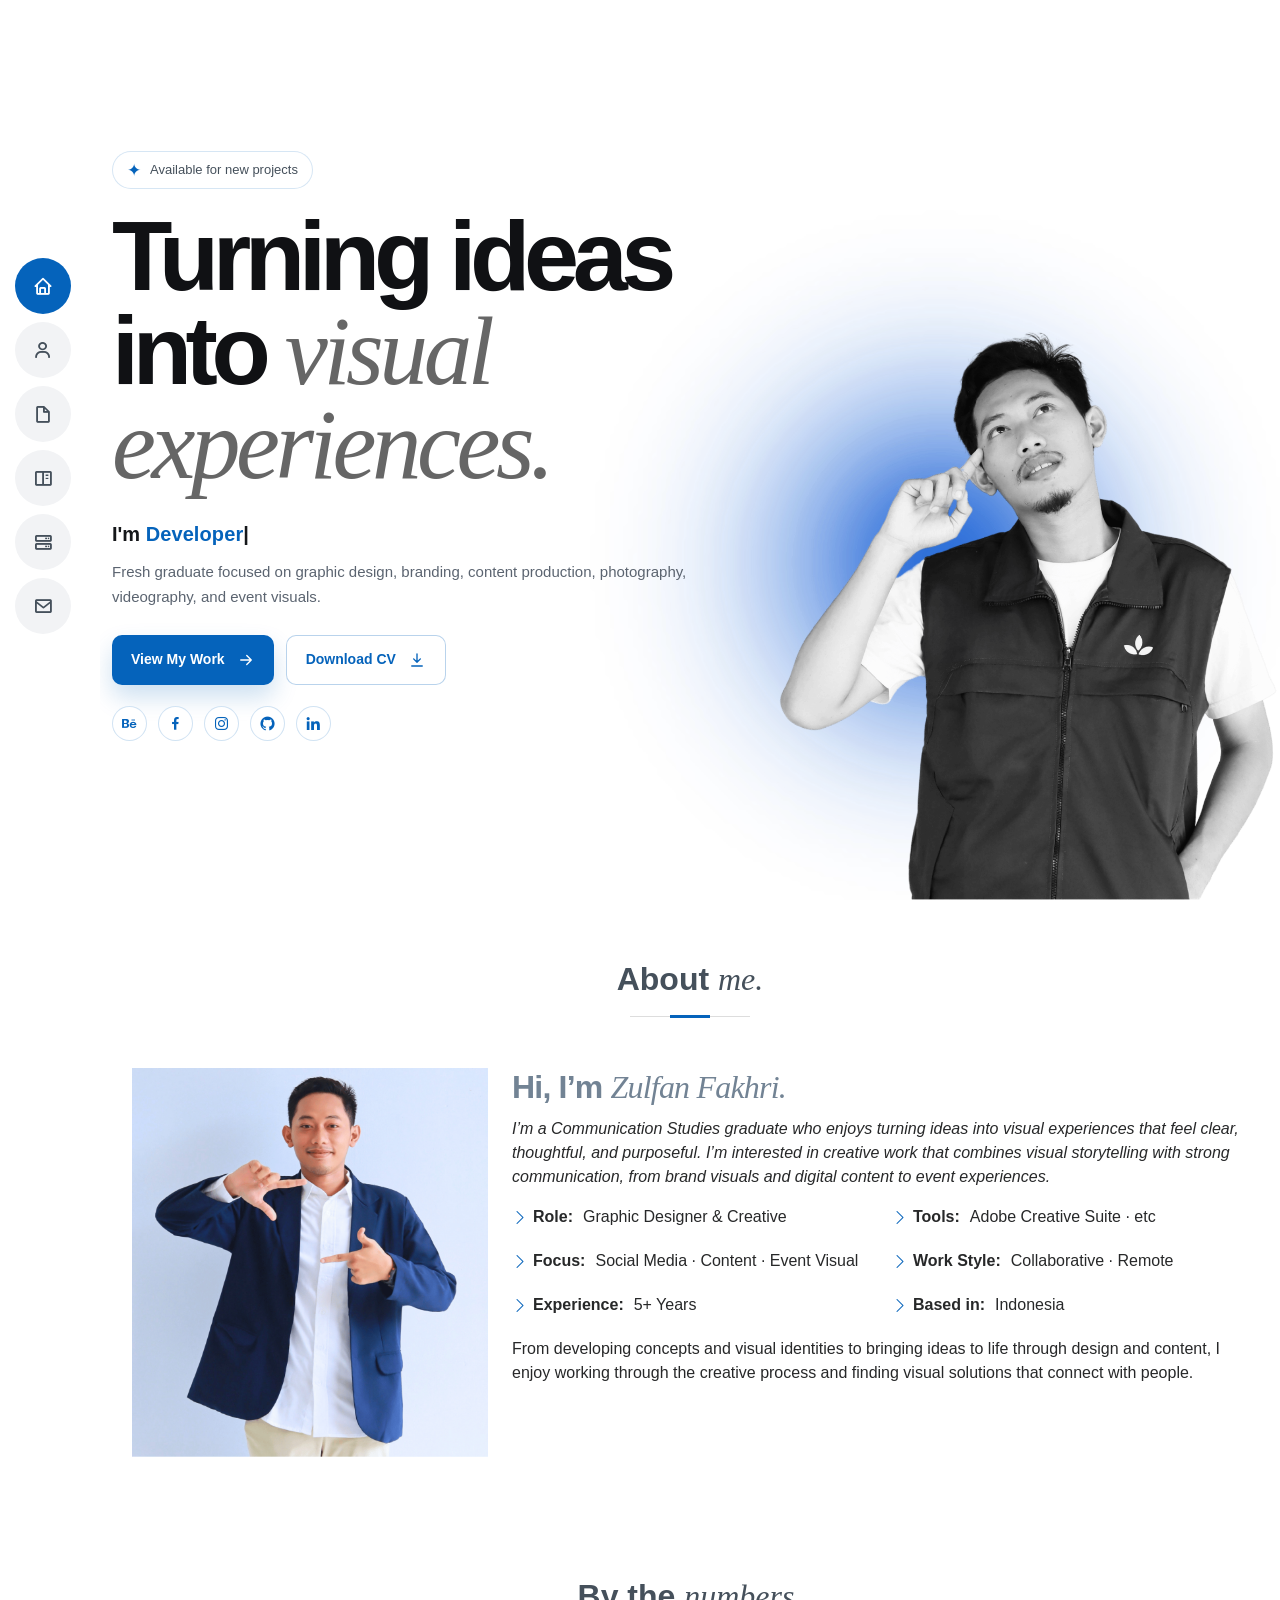
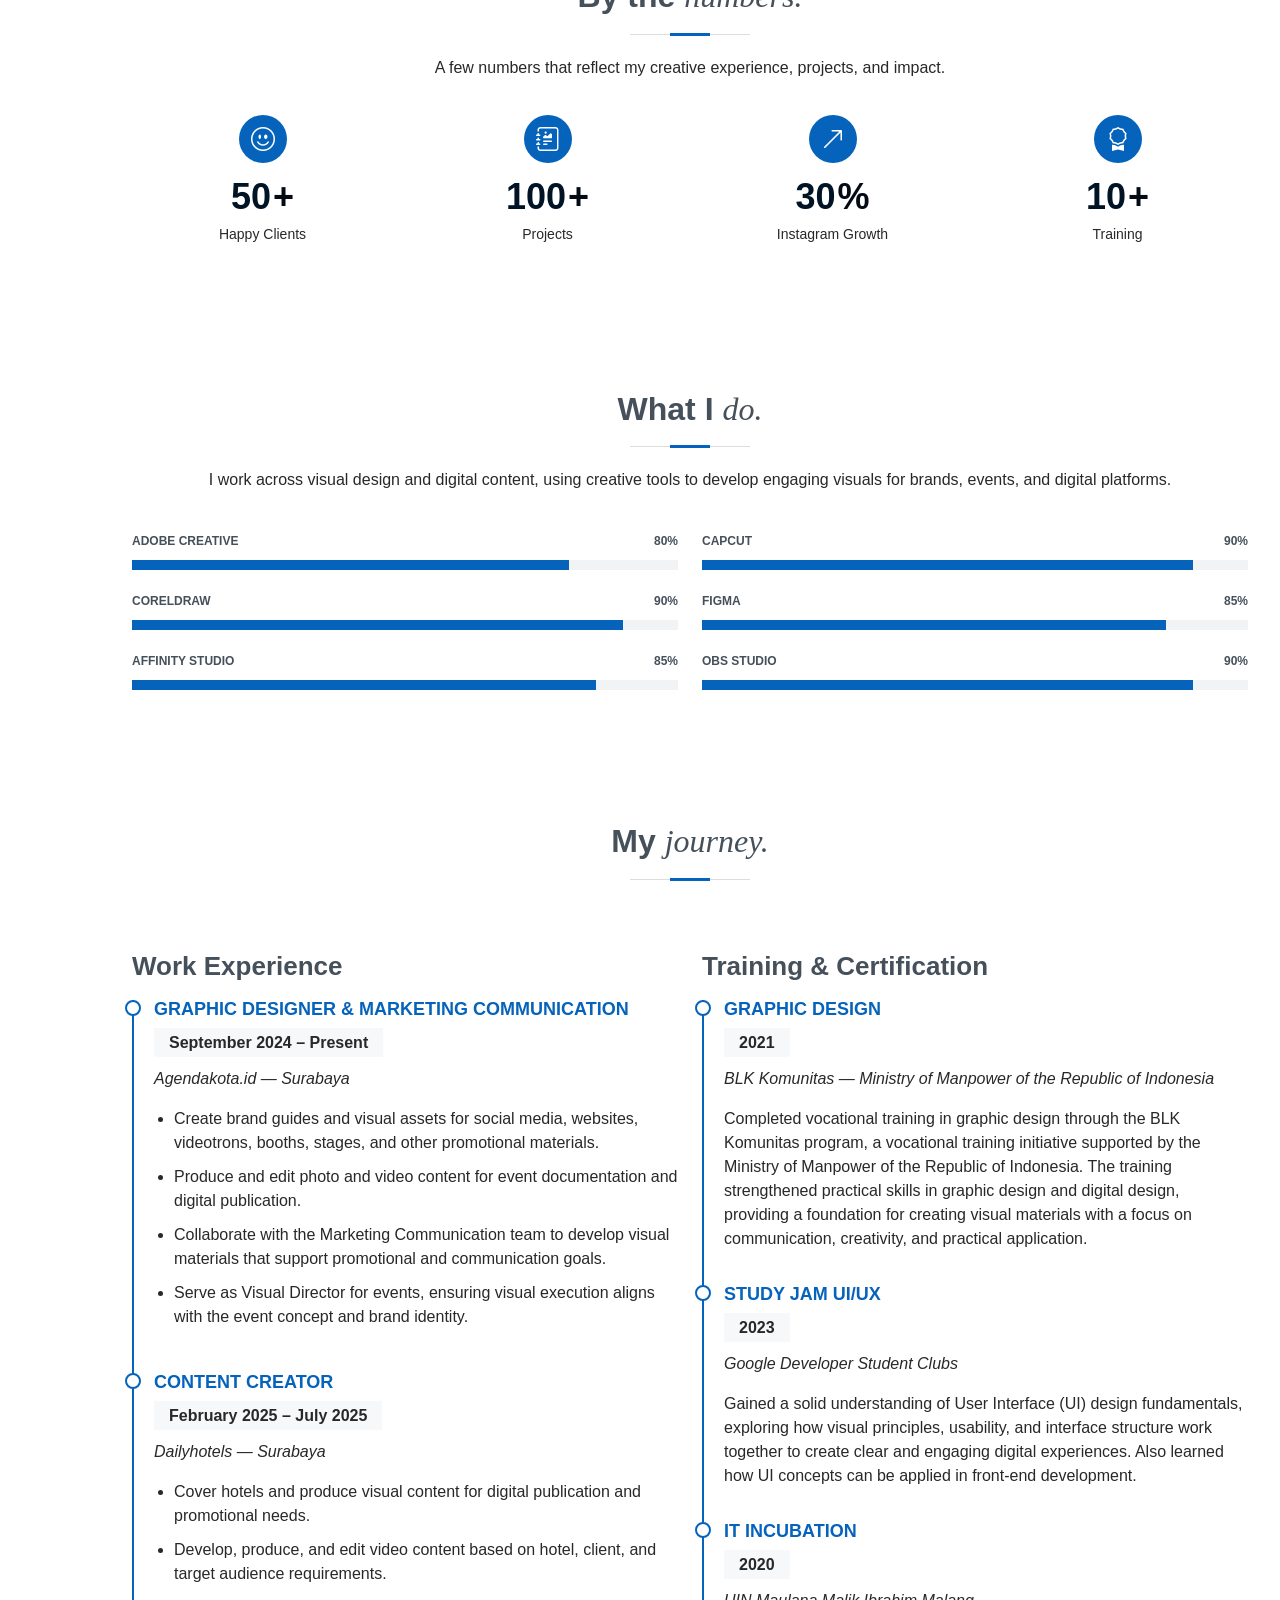
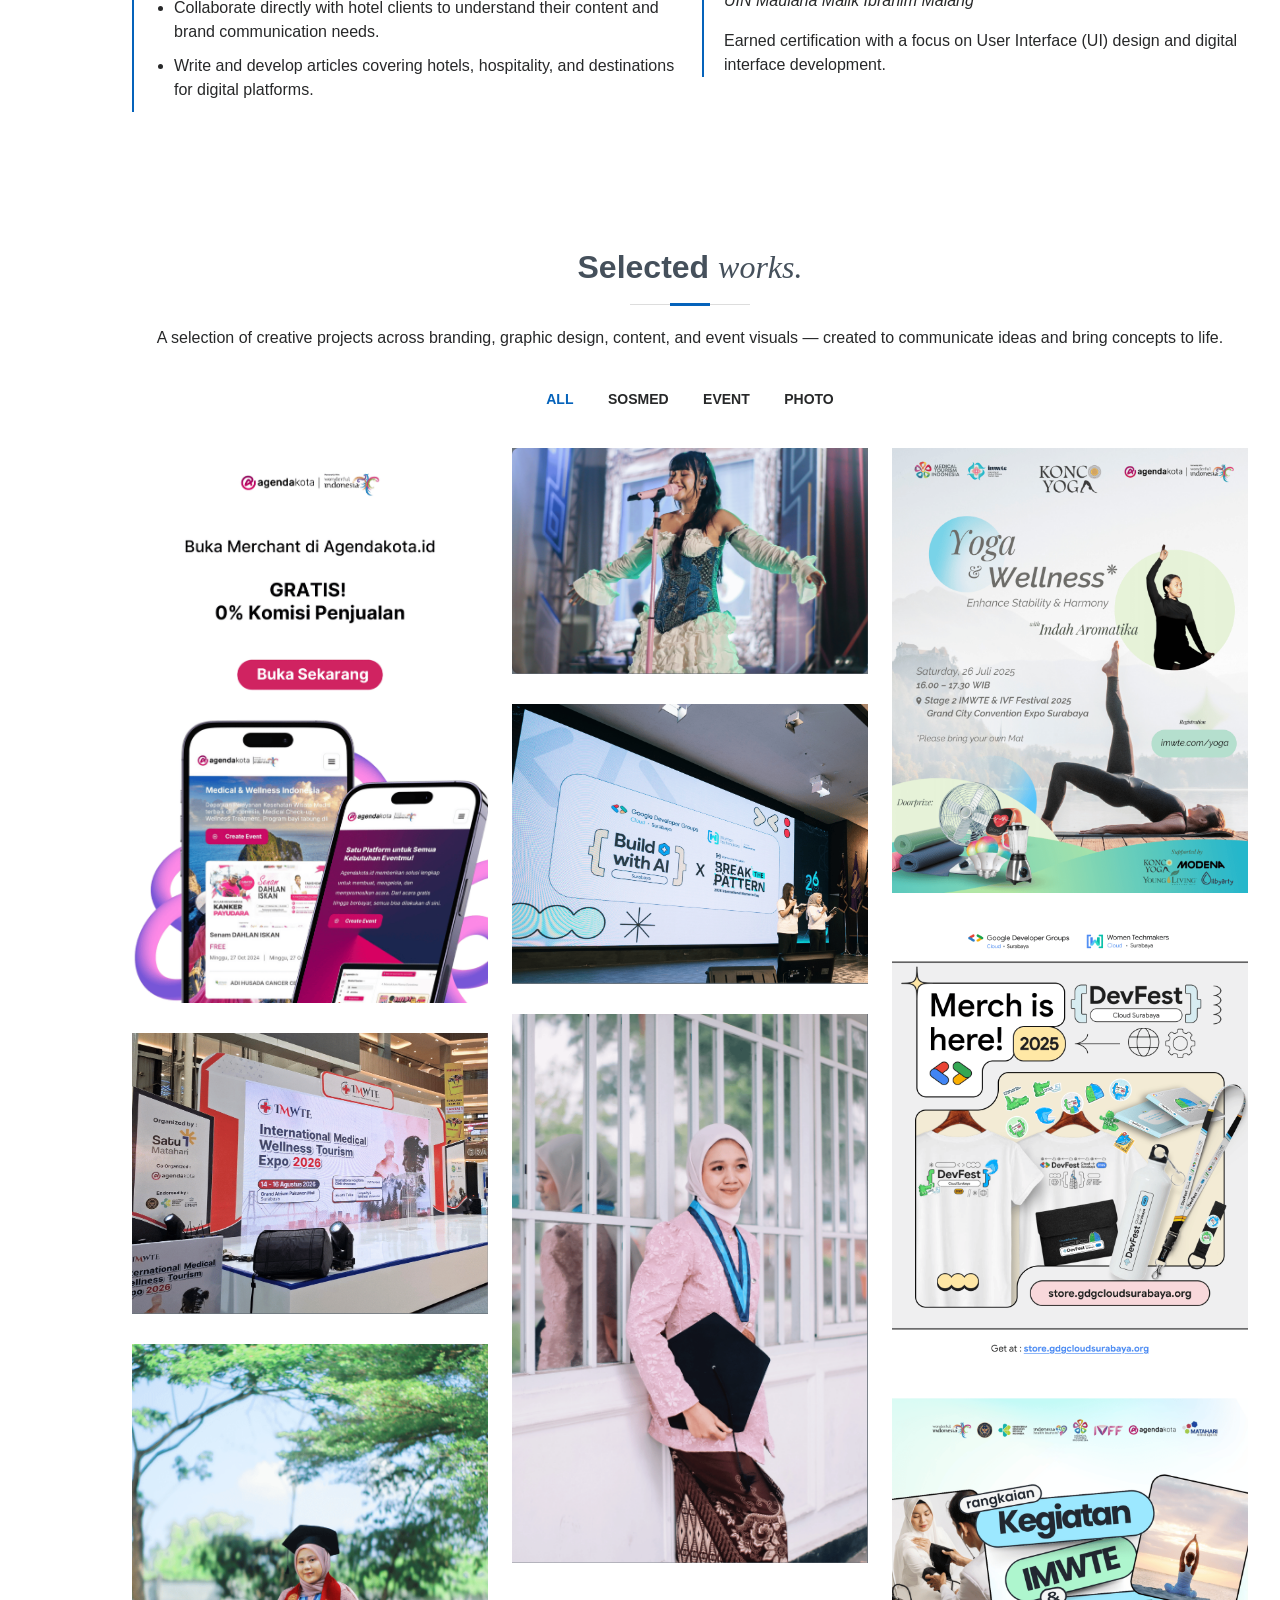
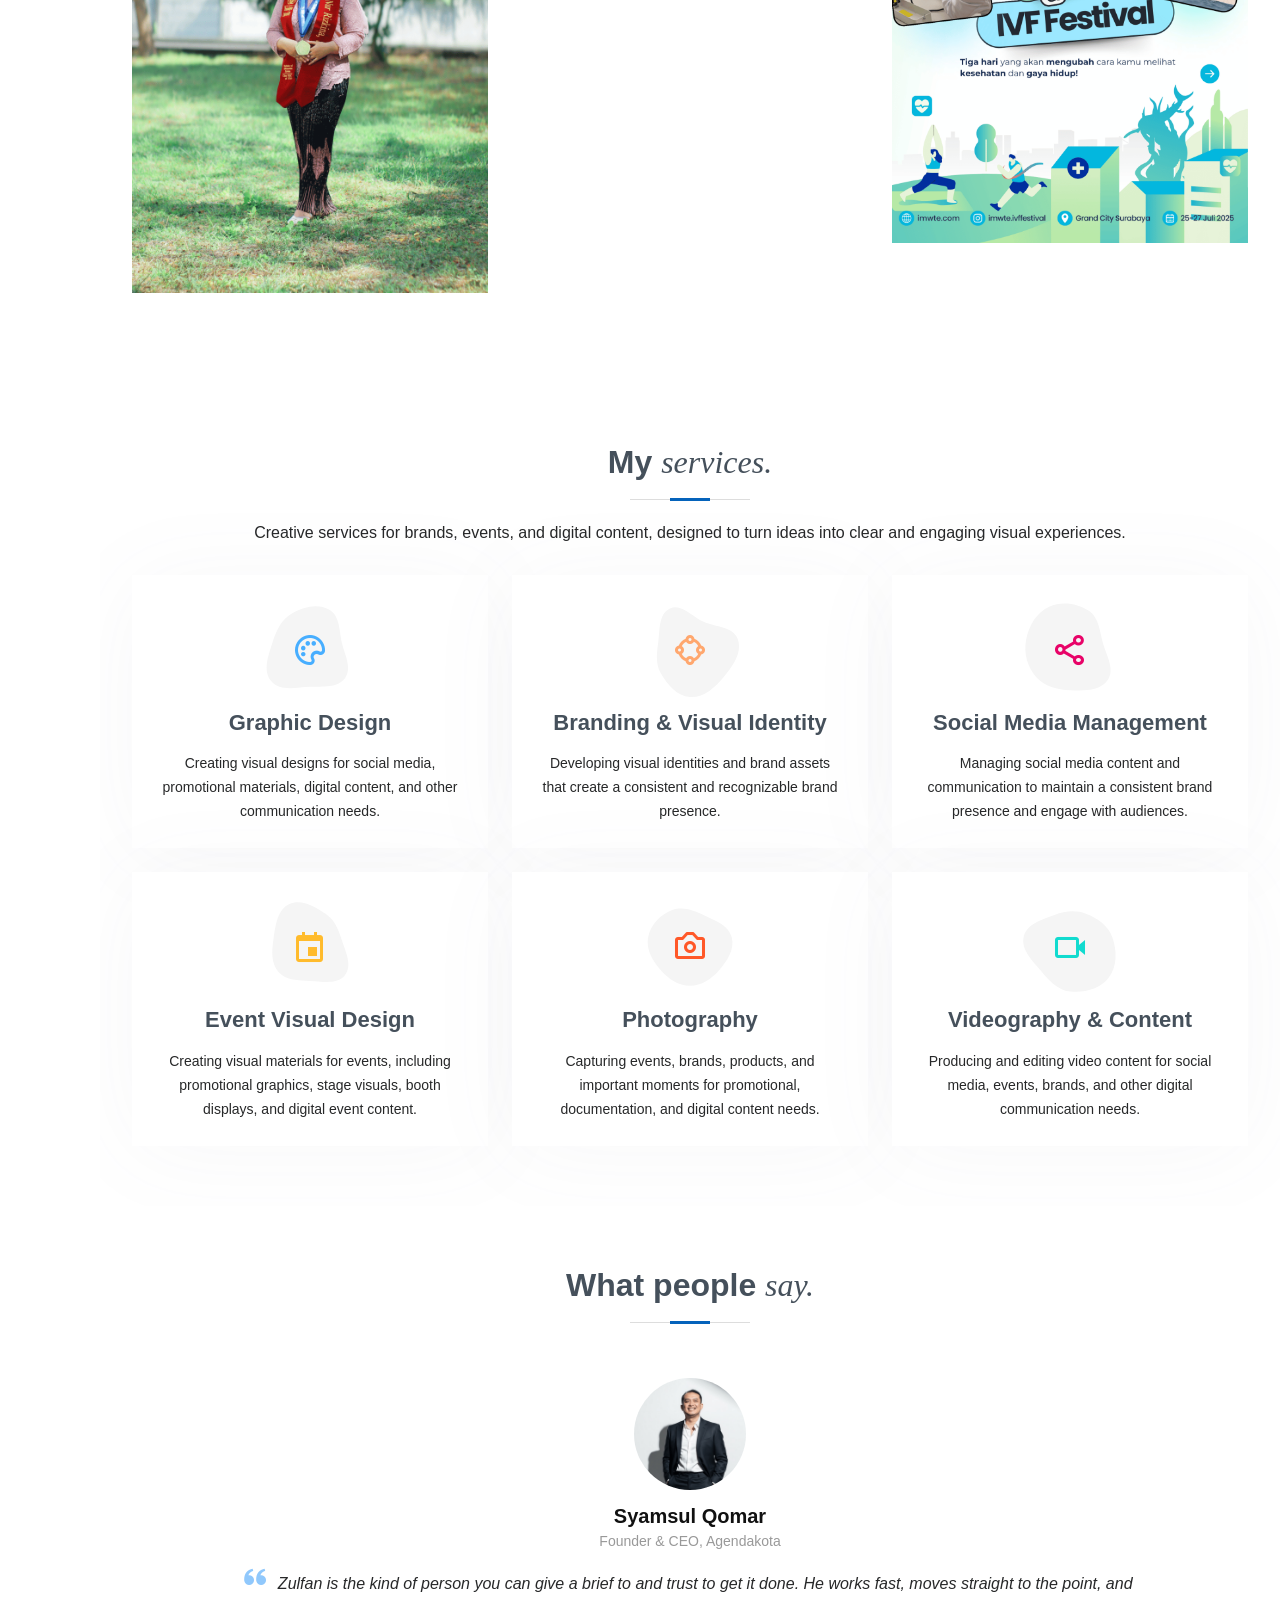
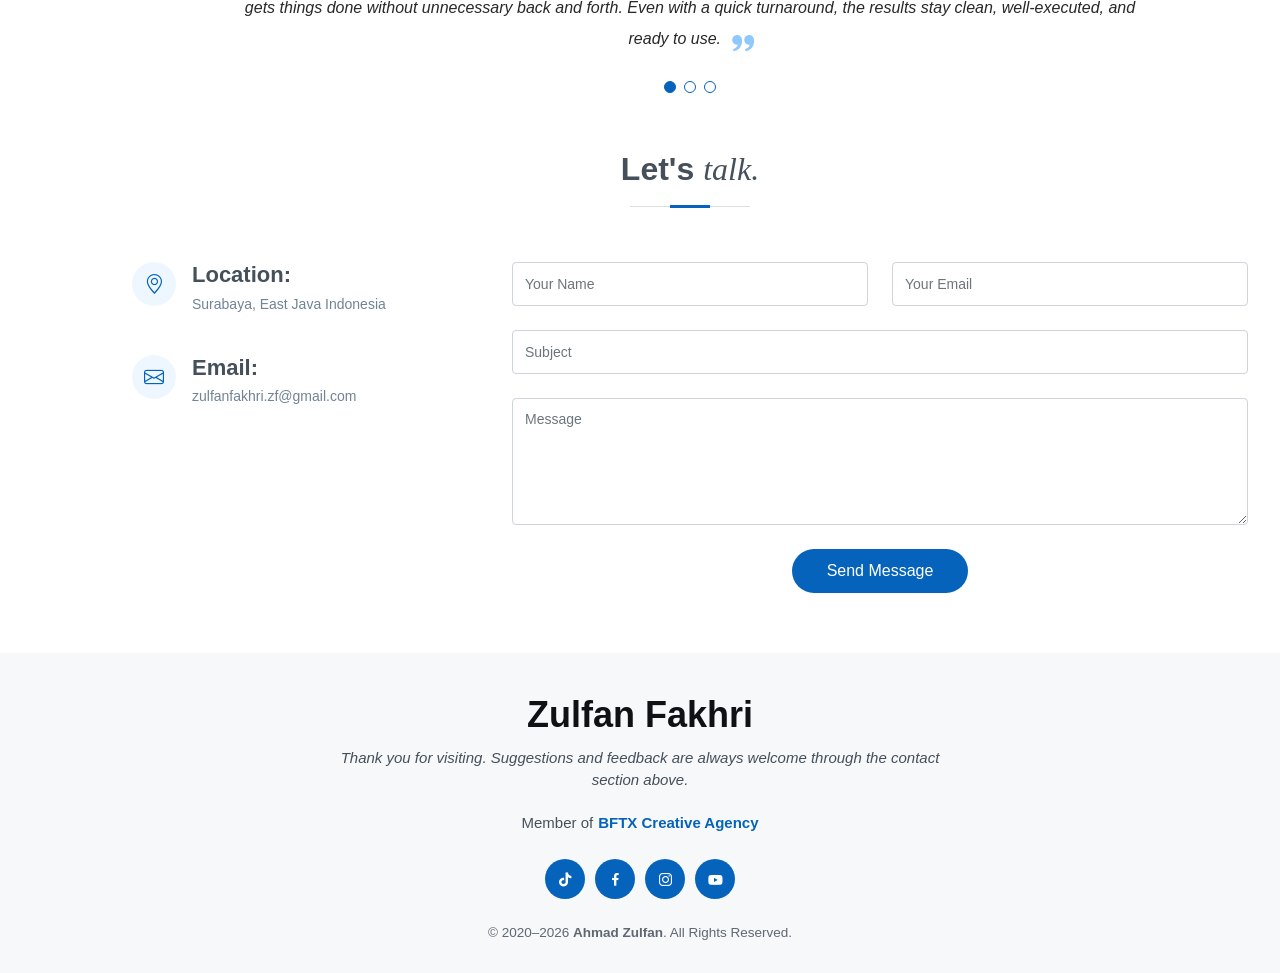
==== commit 347de5a2: "Update index.html" ====
--- a/index.html
+++ b/index.html
@@ -80,7 +80,7 @@
               <path d="M5 12h13M13 6l6 6-6 6" fill="none" stroke="currentColor" stroke-width="1.8" stroke-linecap="round" stroke-linejoin="round"/>
             </svg>
           </a>
-          <a href="assets/cv.pdf" download="CV ATS AHMAD ZULFAN.pdf" class="hero-btn hero-btn-secondary">
+          <a href="CV ATS AHMAD ZULFAN FAKHRI.pdf" download="CV ATS AHMAD ZULFAN.pdf" class="hero-btn hero-btn-secondary">
             <span>Download CV</span>
             <svg class="hero-btn-arrow" viewBox="0 0 24 24" aria-hidden="true">
               <path d="M12 4v11M7.5 10.5 12 15l4.5-4.5M5 20h14" fill="none" stroke="currentColor" stroke-width="1.8" stroke-linecap="round" stroke-linejoin="round"/>
--- a/assets/css/style.css
+++ b/assets/css/style.css
@@ -1050,25 +1050,23 @@
   transform: translateY(-3px);         /* Efek melayang halus */
 }
 
-/*--------------------------------------------------------------
-# Blur Aura Styling & Animation (Stabil / Tanpa Efek Mouse)
---------------------------------------------------------------*/
 #hero .hero-aura {
   position: absolute;
-  bottom: -15%;       
-  left: 50%;
-  transform: translateX(-50%);
-  width: 140%;
-  max-width: 900px;
+  right: -5%;            /* Digeser sedikit ke kanan agar jangkauannya lebih luas */
+  bottom: -20px;         /* Diturunkan sedikit agar posisinya pas di bawah */
+  width: 720px;          /* Ukuran diperbesar dari 530px menjadi 720px */
+  max-width: 60vw;       /* Batas maksimal lebar layar diperbesar */
+  height: auto;
   z-index: 0;
   pointer-events: none;
-  
-  opacity: 0.85; 
-  filter: drop-shadow(0 0 50px rgba(5, 99, 187, 0.3)); 
-  
+  opacity: 0.95;         /* Kepekatan ditambah sedikit agar lebih menyala */
   animation: auraPulse 7s ease-in-out infinite alternate;
 }
 
+@keyframes auraPulse {
+  0% { transform: scale(0.95); opacity: 0.8; }
+  100% { transform: scale(1.05); opacity: 0.95; }
+}
 /* Transparansi khusus versi Tablet & Mobile */
 @media (max-width: 991.98px) {
   #hero .hero-aura {
